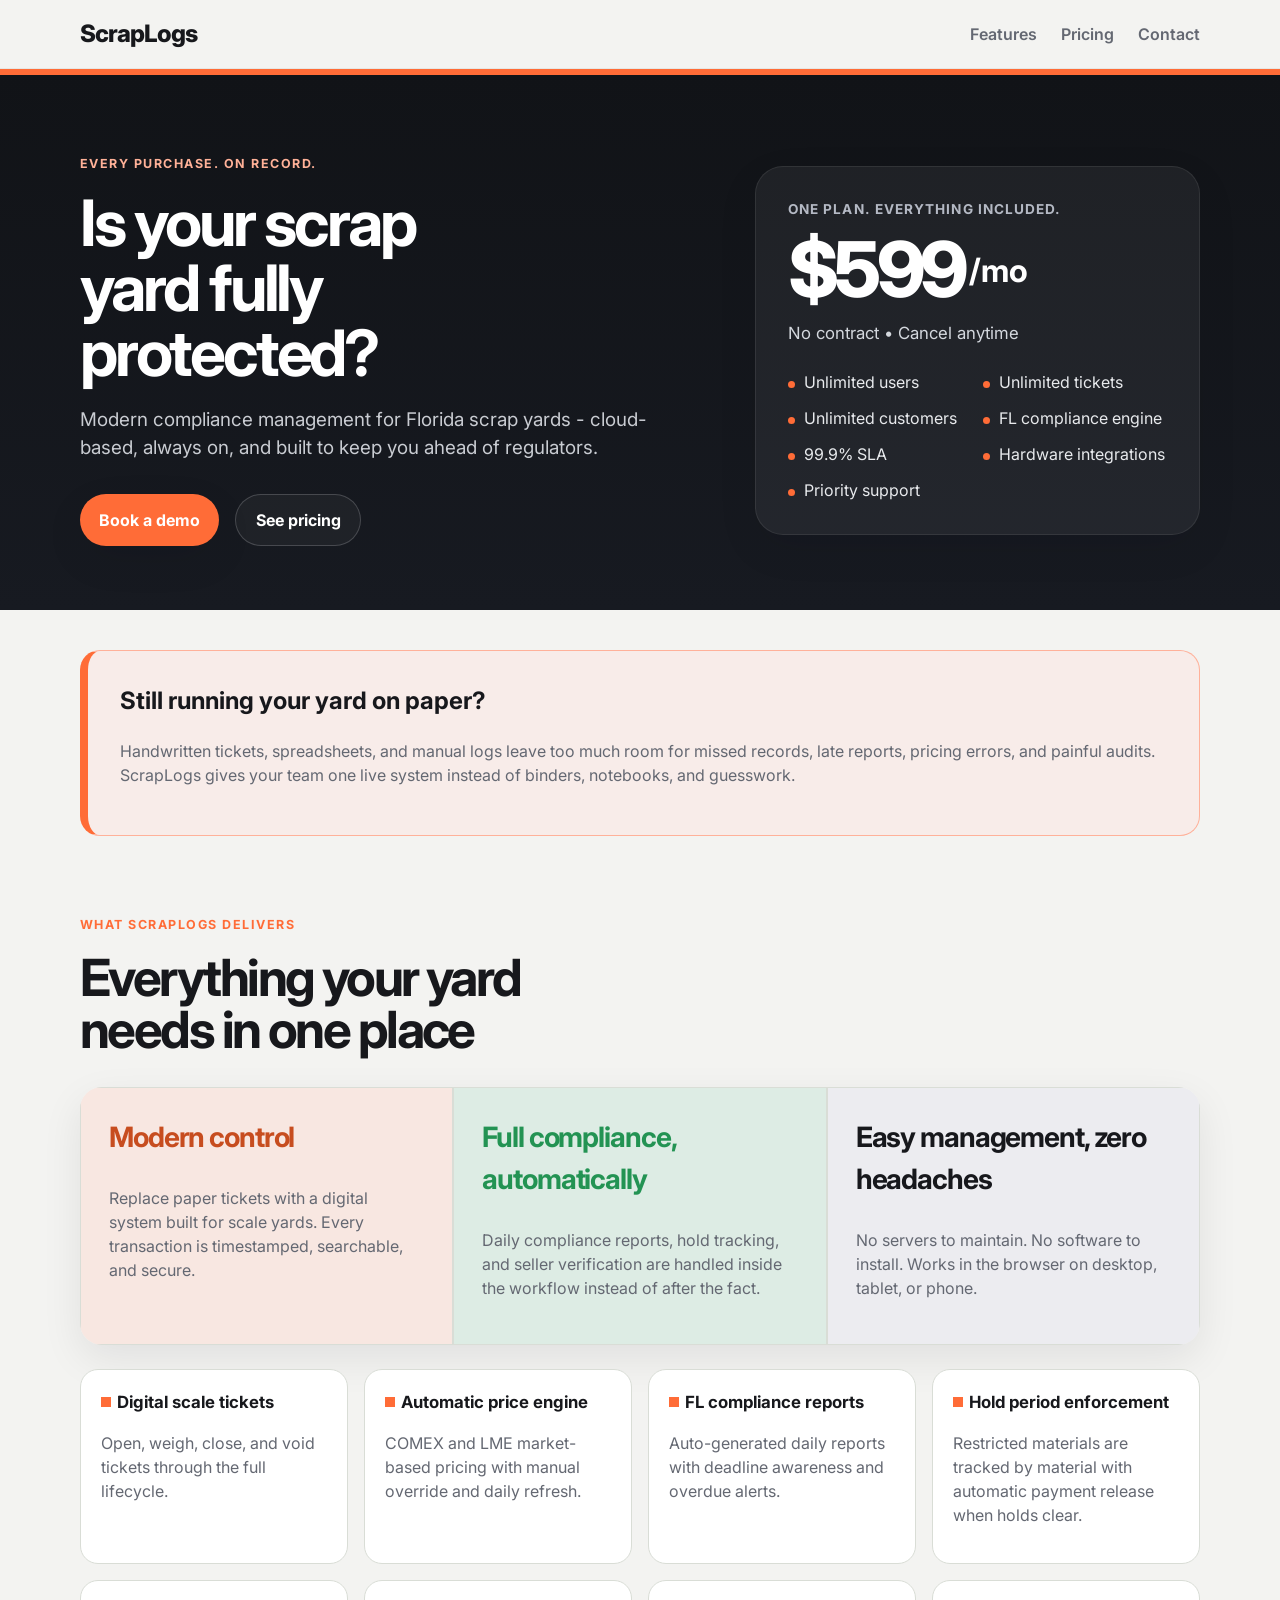
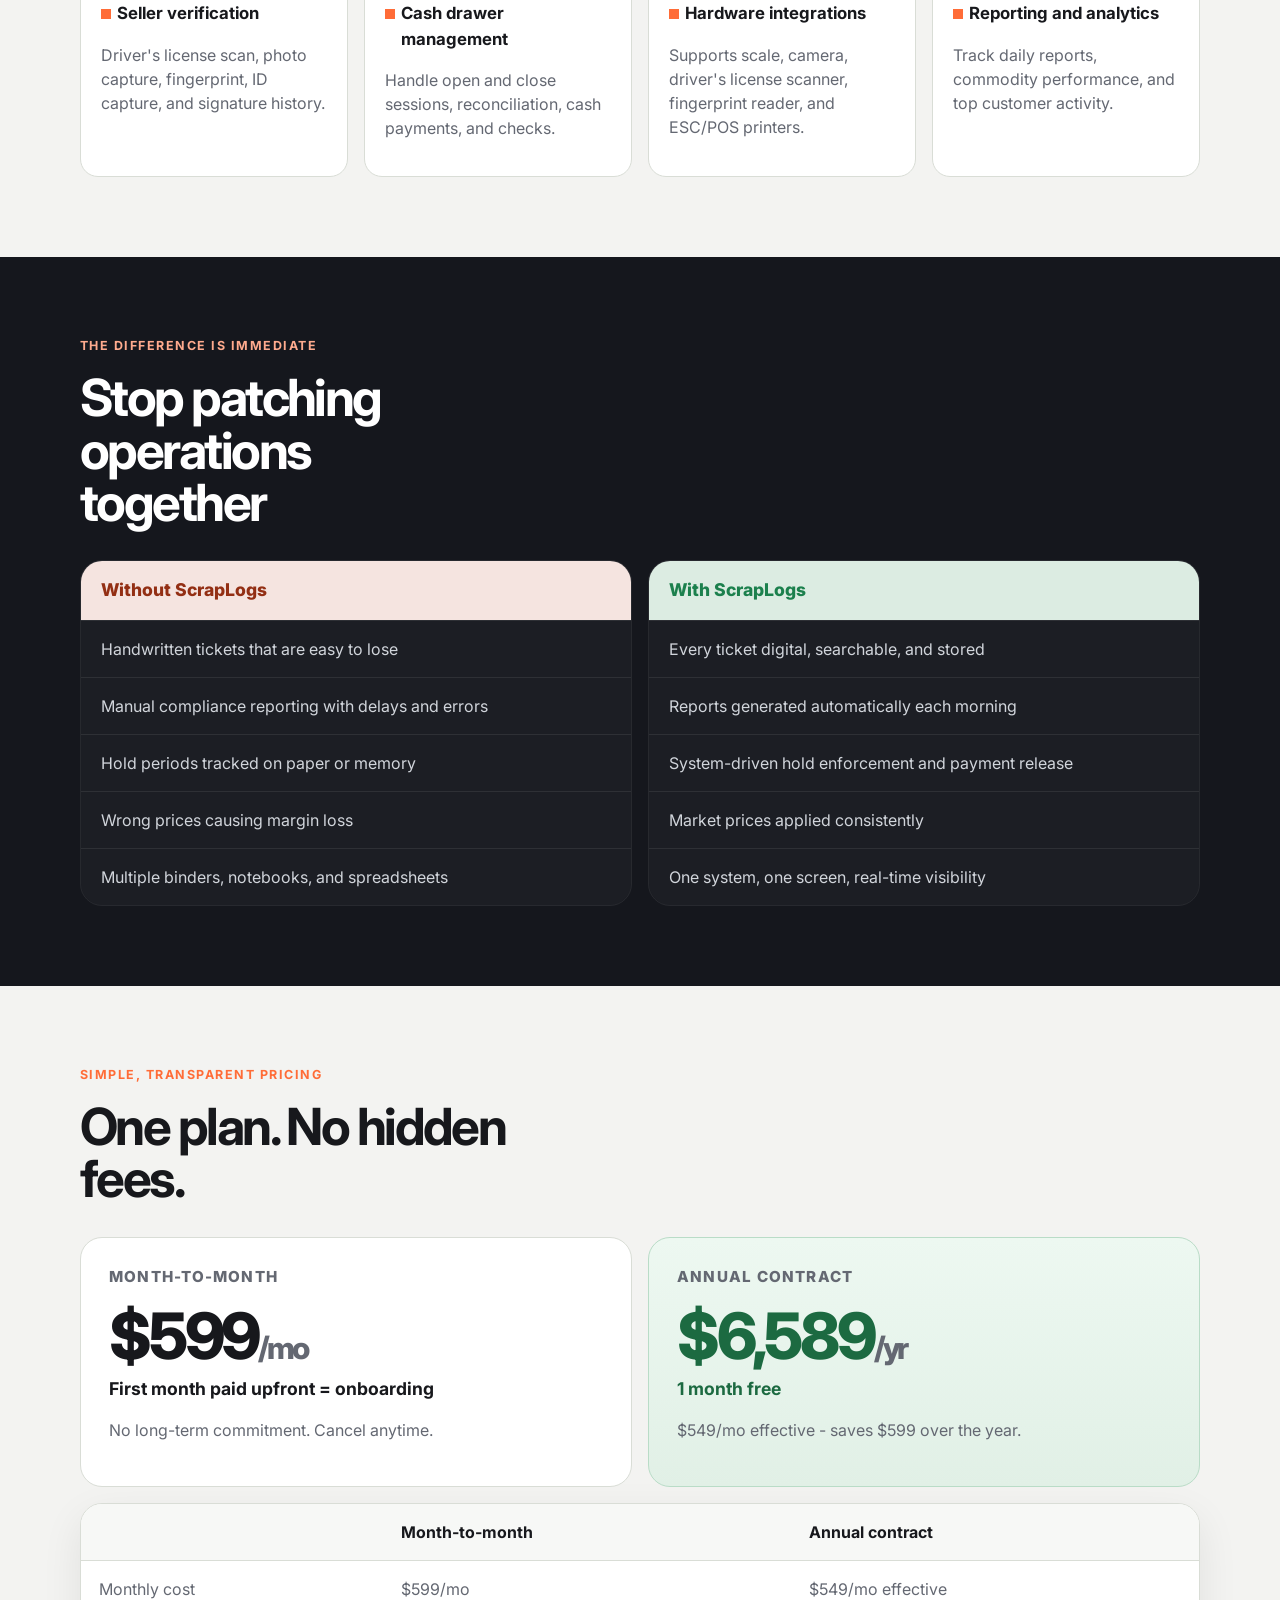
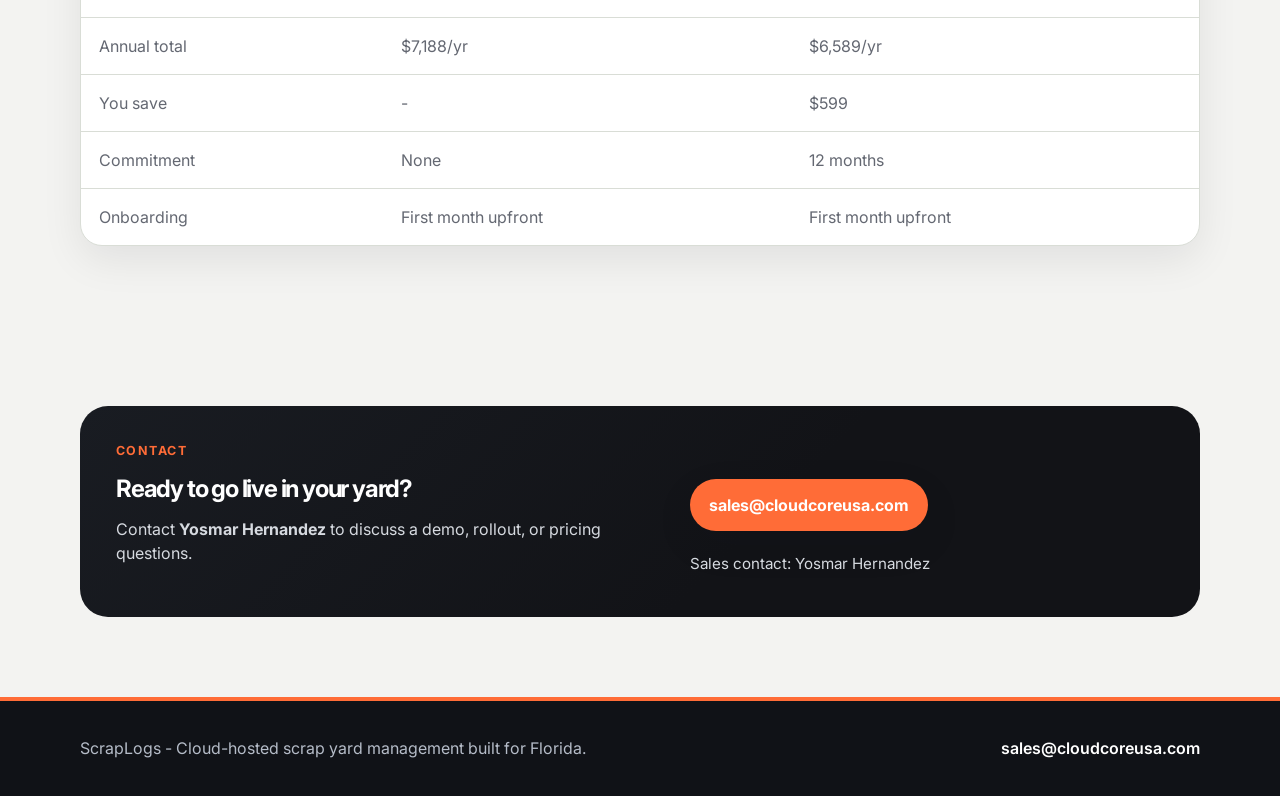
==== index.html @ e21ebc5f "Add initial HTML and CSS files for ScrapLogs website" ====
<!DOCTYPE html>
<html lang="en">
<head>
  <meta charset="UTF-8" />
  <meta name="viewport" content="width=device-width, initial-scale=1.0" />
  <title>ScrapLogs | Florida Scrap Yard Compliance</title>
  <meta name="description" content="Cloud-hosted scrap yard management for Florida yards. Digital scale tickets, automated compliance reports, seller verification, pricing engine, and hardware integrations." />
  <link rel="preconnect" href="https://fonts.googleapis.com">
  <link rel="preconnect" href="https://fonts.gstatic.com" crossorigin>
  <link href="https://fonts.googleapis.com/css2?family=Inter:wght@400;500;600;700;800&display=swap" rel="stylesheet">
  <link rel="stylesheet" href="style.css" />
</head>
<body>
  <header class="site-header">
    <div class="container nav-wrap">
      <div class="brand">ScrapLogs</div>
      <nav class="nav">
        <a href="#features">Features</a>
        <a href="#pricing">Pricing</a>
        <a href="#contact">Contact</a>
      </nav>
    </div>
  </header>

  <main>
    <section class="hero">
      <div class="container hero-grid">
        <div>
          <p class="eyebrow">Every purchase. On record.</p>
          <h1>Is your scrap yard fully protected?</h1>
          <p class="hero-copy">
            Modern compliance management for Florida scrap yards - cloud-based,
            always on, and built to keep you ahead of regulators.
          </p>
          <div class="hero-actions">
            <a class="btn btn-primary" href="#contact">Book a demo</a>
            <a class="btn btn-secondary" href="#pricing">See pricing</a>
          </div>
        </div>

        <div class="hero-card">
          <p class="card-kicker">One plan. Everything included.</p>
          <div class="price-line">
            <span class="price">$599</span>
            <span class="per">/mo</span>
          </div>
          <p class="subline">No contract • Cancel anytime</p>
          <ul class="hero-list">
            <li>Unlimited users</li>
            <li>Unlimited tickets</li>
            <li>Unlimited customers</li>
            <li>FL compliance engine</li>
            <li>99.9% SLA</li>
            <li>Hardware integrations</li>
            <li>Priority support</li>
          </ul>
        </div>
      </div>
    </section>

    <section class="warning-band">
      <div class="container">
        <div class="warning-box">
          <h2>Still running your yard on paper?</h2>
          <p>
            Handwritten tickets, spreadsheets, and manual logs leave too much room
            for missed records, late reports, pricing errors, and painful audits.
            ScrapLogs gives your team one live system instead of binders,
            notebooks, and guesswork.
          </p>
        </div>
      </div>
    </section>

    <section id="features" class="section">
      <div class="container">
        <div class="section-heading">
          <p class="eyebrow orange">What ScrapLogs delivers</p>
          <h2>Everything your yard needs in one place</h2>
        </div>

        <div class="feature-panels">
          <article class="panel panel-warm">
            <h3>Modern control</h3>
            <p>Replace paper tickets with a digital system built for scale yards. Every transaction is timestamped, searchable, and secure.</p>
          </article>
          <article class="panel panel-green">
            <h3>Full compliance, automatically</h3>
            <p>Daily compliance reports, hold tracking, and seller verification are handled inside the workflow instead of after the fact.</p>
          </article>
          <article class="panel panel-neutral">
            <h3>Easy management, zero headaches</h3>
            <p>No servers to maintain. No software to install. Works in the browser on desktop, tablet, or phone.</p>
          </article>
        </div>

        <div class="feature-grid">
          <article class="feature-item">
            <h3>Digital scale tickets</h3>
            <p>Open, weigh, close, and void tickets through the full lifecycle.</p>
          </article>
          <article class="feature-item">
            <h3>Automatic price engine</h3>
            <p>COMEX and LME market-based pricing with manual override and daily refresh.</p>
          </article>
          <article class="feature-item">
            <h3>FL compliance reports</h3>
            <p>Auto-generated daily reports with deadline awareness and overdue alerts.</p>
          </article>
          <article class="feature-item">
            <h3>Hold period enforcement</h3>
            <p>Restricted materials are tracked by material with automatic payment release when holds clear.</p>
          </article>
          <article class="feature-item">
            <h3>Seller verification</h3>
            <p>Driver's license scan, photo capture, fingerprint, ID capture, and signature history.</p>
          </article>
          <article class="feature-item">
            <h3>Cash drawer management</h3>
            <p>Handle open and close sessions, reconciliation, cash payments, and checks.</p>
          </article>
          <article class="feature-item">
            <h3>Hardware integrations</h3>
            <p>Supports scale, camera, driver's license scanner, fingerprint reader, and ESC/POS printers.</p>
          </article>
          <article class="feature-item">
            <h3>Reporting and analytics</h3>
            <p>Track daily reports, commodity performance, and top customer activity.</p>
          </article>
        </div>
      </div>
    </section>

    <section class="section contrast-section">
      <div class="container">
        <div class="section-heading">
          <p class="eyebrow">The difference is immediate</p>
          <h2>Stop patching operations together</h2>
        </div>

        <div class="comparison-grid">
          <div class="comparison-col bad">
            <div class="comparison-title">Without ScrapLogs</div>
            <ul>
              <li>Handwritten tickets that are easy to lose</li>
              <li>Manual compliance reporting with delays and errors</li>
              <li>Hold periods tracked on paper or memory</li>
              <li>Wrong prices causing margin loss</li>
              <li>Multiple binders, notebooks, and spreadsheets</li>
            </ul>
          </div>
          <div class="comparison-col good">
            <div class="comparison-title">With ScrapLogs</div>
            <ul>
              <li>Every ticket digital, searchable, and stored</li>
              <li>Reports generated automatically each morning</li>
              <li>System-driven hold enforcement and payment release</li>
              <li>Market prices applied consistently</li>
              <li>One system, one screen, real-time visibility</li>
            </ul>
          </div>
        </div>
      </div>
    </section>

    <section id="pricing" class="section pricing-section">
      <div class="container">
        <div class="section-heading">
          <p class="eyebrow orange">Simple, transparent pricing</p>
          <h2>One plan. No hidden fees.</h2>
        </div>

        <div class="pricing-grid">
          <article class="pricing-card">
            <p class="plan-name">Month-to-month</p>
            <p class="plan-price">$599<span>/mo</span></p>
            <p class="plan-note">First month paid upfront = onboarding</p>
            <p class="plan-meta">No long-term commitment. Cancel anytime.</p>
          </article>

          <article class="pricing-card featured">
            <p class="plan-name">Annual contract</p>
            <p class="plan-price">$6,589<span>/yr</span></p>
            <p class="plan-note">1 month free</p>
            <p class="plan-meta">$549/mo effective - saves $599 over the year.</p>
          </article>
        </div>

        <div class="pricing-table-wrap">
          <table class="pricing-table">
            <thead>
              <tr>
                <th></th>
                <th>Month-to-month</th>
                <th>Annual contract</th>
              </tr>
            </thead>
            <tbody>
              <tr>
                <td>Monthly cost</td>
                <td>$599/mo</td>
                <td>$549/mo effective</td>
              </tr>
              <tr>
                <td>Annual total</td>
                <td>$7,188/yr</td>
                <td>$6,589/yr</td>
              </tr>
              <tr>
                <td>You save</td>
                <td>-</td>
                <td>$599</td>
              </tr>
              <tr>
                <td>Commitment</td>
                <td>None</td>
                <td>12 months</td>
              </tr>
              <tr>
                <td>Onboarding</td>
                <td>First month upfront</td>
                <td>First month upfront</td>
              </tr>
            </tbody>
          </table>
        </div>
      </div>
    </section>

    <section id="contact" class="section contact-section">
      <div class="container contact-card">
        <div>
          <p class="eyebrow orange">Contact</p>
          <h2>Ready to go live in your yard?</h2>
          <p>
            Contact <strong>Yosmar Hernandez</strong> to discuss a demo, rollout,
            or pricing questions.
          </p>
        </div>
        <div class="contact-actions">
          <a class="btn btn-primary" href="mailto:sales@cloudcoreusa.com">sales@cloudcoreusa.com</a>
          <p class="contact-caption">Sales contact: Yosmar Hernandez</p>
        </div>
      </div>
    </section>
  </main>

  <footer class="site-footer">
    <div class="container footer-wrap">
      <p>ScrapLogs - Cloud-hosted scrap yard management built for Florida.</p>
      <a href="mailto:sales@cloudcoreusa.com">sales@cloudcoreusa.com</a>
    </div>
  </footer>
</body>
</html>
---- style.css ----
:root {
  --bg: #f3f3f1;
  --surface: #ffffff;
  --ink: #17181c;
  --muted: #646872;
  --line: #d9ddd6;
  --orange: #ff6c37;
  --orange-soft: #f8e7e1;
  --green: #1f8b53;
  --green-soft: #ddece4;
  --neutral-soft: #ececf0;
  --dark: #111317;
  --shadow: 0 14px 40px rgba(17, 19, 23, 0.08);
  --radius: 20px;
}

* { box-sizing: border-box; }
html { scroll-behavior: smooth; }
body {
  margin: 0;
  font-family: 'Inter', system-ui, -apple-system, BlinkMacSystemFont, 'Segoe UI', sans-serif;
  background: var(--bg);
  color: var(--ink);
  line-height: 1.5;
}

a { color: inherit; text-decoration: none; }
.container {
  width: min(1120px, calc(100% - 2rem));
  margin: 0 auto;
}
.site-header {
  position: sticky;
  top: 0;
  z-index: 20;
  backdrop-filter: blur(10px);
  background: rgba(243, 243, 241, 0.88);
  border-bottom: 1px solid rgba(0,0,0,0.05);
}
.nav-wrap {
  display: flex;
  justify-content: space-between;
  align-items: center;
  padding: 1rem 0;
}
.brand {
  font-size: 1.5rem;
  font-weight: 800;
  letter-spacing: -0.04em;
}
.nav {
  display: flex;
  gap: 1.5rem;
}
.nav a {
  color: var(--muted);
  font-weight: 600;
}
.nav a:hover { color: var(--ink); }
.hero {
  background: linear-gradient(180deg, var(--dark) 0%, #171a21 100%);
  color: #fff;
  padding: 5rem 0 4rem;
  border-top: 6px solid var(--orange);
}
.hero-grid {
  display: grid;
  grid-template-columns: 1.3fr .9fr;
  gap: 2rem;
  align-items: center;
}
.eyebrow {
  text-transform: uppercase;
  letter-spacing: 0.12em;
  font-size: 0.78rem;
  font-weight: 700;
  color: #ffb198;
  margin: 0 0 1rem;
}
.eyebrow.orange { color: var(--orange); }
.hero h1,
.section-heading h2,
.contact-card h2 {
  margin: 0;
  line-height: 1.02;
  letter-spacing: -0.05em;
}
.hero h1 {
  font-size: clamp(2.7rem, 5vw, 5rem);
  max-width: 11ch;
}
.hero-copy {
  margin: 1.25rem 0 0;
  max-width: 38rem;
  font-size: 1.18rem;
  color: #c9ccd2;
}
.hero-actions,
.contact-actions {
  display: flex;
  gap: 1rem;
  align-items: center;
  flex-wrap: wrap;
  margin-top: 2rem;
}
.btn {
  display: inline-flex;
  align-items: center;
  justify-content: center;
  min-height: 52px;
  padding: 0 1.2rem;
  border-radius: 999px;
  font-weight: 700;
  transition: 180ms ease;
}
.btn-primary {
  background: var(--orange);
  color: #fff;
  box-shadow: var(--shadow);
}
.btn-primary:hover { transform: translateY(-1px); }
.btn-secondary {
  border: 1px solid rgba(255,255,255,0.18);
  color: #fff;
  background: rgba(255,255,255,0.04);
}
.hero-card {
  background: rgba(255,255,255,0.06);
  border: 1px solid rgba(255,255,255,0.08);
  border-radius: 28px;
  padding: 2rem;
  box-shadow: var(--shadow);
}
.card-kicker {
  margin: 0 0 1rem;
  text-transform: uppercase;
  letter-spacing: 0.08em;
  color: #b4b9c4;
  font-weight: 700;
  font-size: 0.85rem;
}
.price-line { display: flex; align-items: flex-end; gap: .35rem; }
.price {
  font-size: clamp(4rem, 6vw, 5.4rem);
  line-height: .9;
  font-weight: 800;
  letter-spacing: -0.06em;
}
.per {
  font-size: 2rem;
  font-weight: 700;
  margin-bottom: .6rem;
}
.subline {
  font-size: 1.05rem;
  color: #d4d8de;
}
.hero-list {
  list-style: none;
  padding: 0;
  margin: 1.5rem 0 0;
  display: grid;
  grid-template-columns: 1fr 1fr;
  gap: .75rem;
}
.hero-list li {
  padding-left: 1rem;
  position: relative;
  color: #e8eaed;
}
.hero-list li::before {
  content: '';
  width: 7px;
  height: 7px;
  border-radius: 50%;
  background: var(--orange);
  position: absolute;
  left: 0;
  top: .65rem;
}
.section { padding: 5rem 0; }
.warning-band { padding: 2.5rem 0 0; }
.warning-box {
  background: #f8ece9;
  border: 1px solid #ffb19a;
  border-left: 8px solid var(--orange);
  border-radius: var(--radius);
  padding: 2rem;
}
.warning-box h2,
.feature-item h3,
.panel h3,
.plan-name,
.comparison-title { margin-top: 0; }
.warning-box p,
.feature-item p,
.panel p,
.plan-note,
.plan-meta,
.contact-card p,
.comparison-col li,
.pricing-table td,
.pricing-table th { color: var(--muted); }
.section-heading {
  margin-bottom: 2rem;
}
.section-heading h2 {
  font-size: clamp(2rem, 4vw, 3.2rem);
  max-width: 14ch;
}
.feature-panels {
  display: grid;
  grid-template-columns: repeat(3, 1fr);
  gap: 0;
  overflow: hidden;
  border-radius: 22px;
  box-shadow: var(--shadow);
  margin-bottom: 1.5rem;
}
.panel {
  padding: 1.75rem;
  min-height: 245px;
  border: 1px solid var(--line);
}
.panel-warm { background: var(--orange-soft); }
.panel-green { background: var(--green-soft); }
.panel-neutral { background: var(--neutral-soft); }
.panel h3 { font-size: 1.75rem; letter-spacing: -0.04em; }
.panel-warm h3 { color: #c74d1f; }
.panel-green h3 { color: #239353; }
.feature-grid {
  display: grid;
  grid-template-columns: repeat(4, 1fr);
  gap: 1rem;
  margin-top: 1.5rem;
}
.feature-item {
  background: var(--surface);
  border: 1px solid var(--line);
  border-radius: 18px;
  padding: 1.25rem;
}
.feature-item h3 {
  font-size: 1.05rem;
  margin-bottom: .45rem;
  position: relative;
  padding-left: 1rem;
}
.feature-item h3::before {
  content: '';
  width: 10px;
  height: 10px;
  background: var(--orange);
  position: absolute;
  left: 0;
  top: .45rem;
}
.contrast-section {
  background: #15171d;
  color: #fff;
}
.contrast-section .eyebrow { color: #ffab8e; }
.contrast-section .section-heading h2 { max-width: 12ch; }
.comparison-grid {
  display: grid;
  grid-template-columns: repeat(2, 1fr);
  gap: 1rem;
}
.comparison-col {
  border-radius: 22px;
  overflow: hidden;
  border: 1px solid rgba(255,255,255,0.08);
}
.comparison-title {
  padding: 1rem 1.25rem;
  font-size: 1.1rem;
  font-weight: 800;
}
.comparison-col ul {
  margin: 0;
  padding: 0;
  list-style: none;
  background: rgba(255,255,255,0.03);
}
.comparison-col li {
  padding: 1rem 1.25rem;
  color: #d1d5db;
  border-top: 1px solid rgba(255,255,255,0.08);
}
.bad .comparison-title { background: #f5e4e0; color: #932f14; }
.good .comparison-title { background: #dcece2; color: #1c804d; }
.pricing-grid {
  display: grid;
  grid-template-columns: 1fr 1fr;
  gap: 1rem;
  margin-bottom: 1rem;
}
.pricing-card {
  background: var(--surface);
  border: 1px solid var(--line);
  border-radius: 22px;
  padding: 1.75rem;
}
.pricing-card.featured {
  background: linear-gradient(180deg, #edf8f1 0%, #e1f0e6 100%);
  border-color: #b9dcc7;
}
.plan-name {
  font-size: .95rem;
  font-weight: 800;
  text-transform: uppercase;
  letter-spacing: .08em;
  color: var(--muted);
}
.plan-price {
  font-size: clamp(2.4rem, 5vw, 4rem);
  line-height: 1;
  margin: .5rem 0;
  font-weight: 800;
  letter-spacing: -0.05em;
}
.plan-price span { font-size: .48em; color: var(--muted); }
.plan-note {
  margin: 0;
  font-size: 1.1rem;
  font-weight: 700;
  color: var(--ink);
}
.pricing-card.featured .plan-note,
.pricing-card.featured .plan-price { color: #1c6a41; }
.pricing-table-wrap {
  overflow-x: auto;
  background: var(--surface);
  border: 1px solid var(--line);
  border-radius: 22px;
  box-shadow: var(--shadow);
}
.pricing-table {
  width: 100%;
  border-collapse: collapse;
  min-width: 680px;
}
.pricing-table th,
.pricing-table td {
  padding: 1rem 1.1rem;
  border-bottom: 1px solid var(--line);
  text-align: left;
}
.pricing-table th {
  color: var(--ink);
  font-size: 1rem;
  background: #f7f8f6;
}
.pricing-table tbody tr:last-child td { border-bottom: none; }
.contact-card {
  background: linear-gradient(135deg, #191c22 0%, #121317 60%);
  color: #fff;
  border-radius: 28px;
  padding: 2.25rem;
  display: flex;
  justify-content: space-between;
  gap: 2rem;
  align-items: center;
}
.contact-card p { color: #d6dae0; }
.contact-caption {
  margin: .35rem 0 0;
  font-size: .95rem;
  color: #aeb5bf;
}
.site-footer {
  background: #101217;
  color: #b5bcc8;
  padding: 1.2rem 0;
  border-top: 4px solid var(--orange);
}
.footer-wrap {
  display: flex;
  justify-content: space-between;
  align-items: center;
  gap: 1rem;
}
.site-footer a { color: #fff; font-weight: 600; }

@media (max-width: 980px) {
  .hero-grid,
  .feature-panels,
  .feature-grid,
  .comparison-grid,
  .pricing-grid,
  .contact-card {
    grid-template-columns: 1fr;
    display: grid;
  }
  .contact-card { align-items: start; }
}

@media (max-width: 720px) {
  .nav { display: none; }
  .hero { padding-top: 4rem; }
  .hero-list { grid-template-columns: 1fr; }
  .price { font-size: 3.6rem; }
  .warning-box,
  .hero-card,
  .pricing-card,
  .contact-card { padding: 1.4rem; }
  .footer-wrap { flex-direction: column; align-items: flex-start; }
}
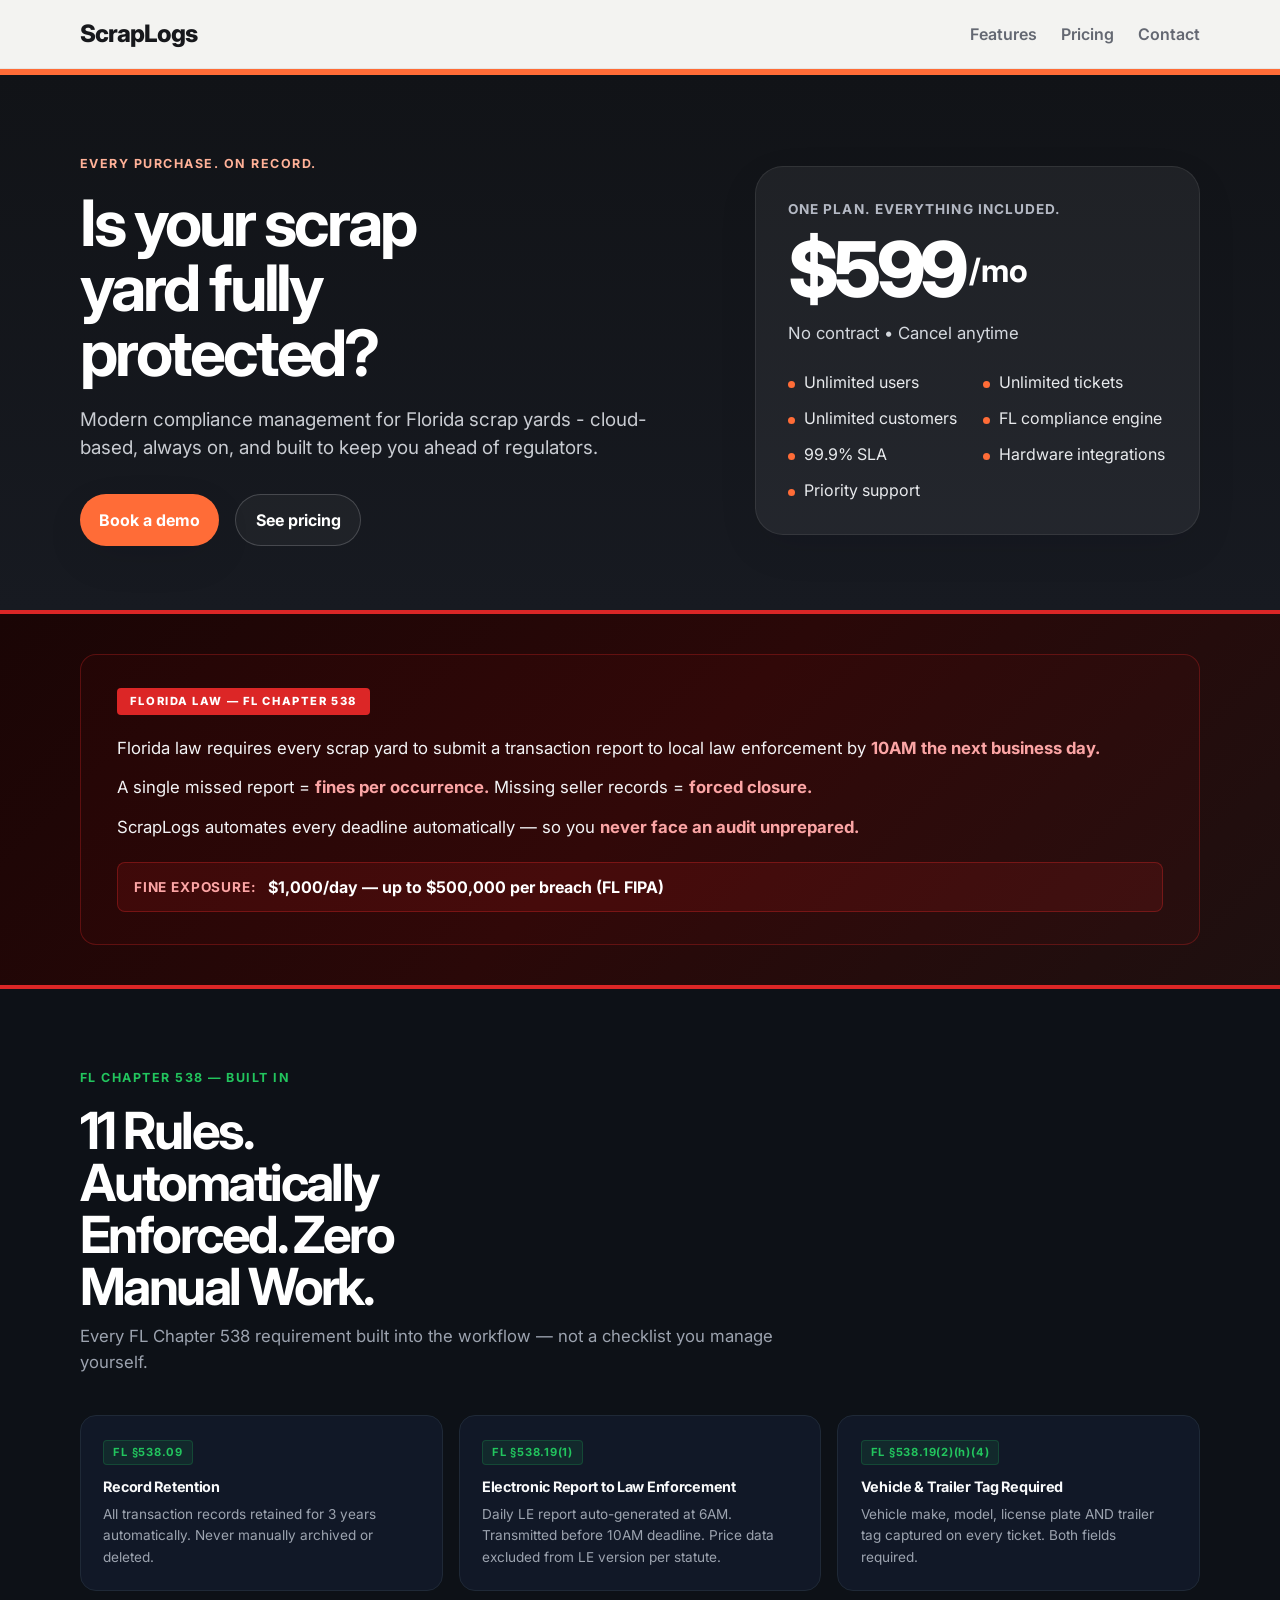
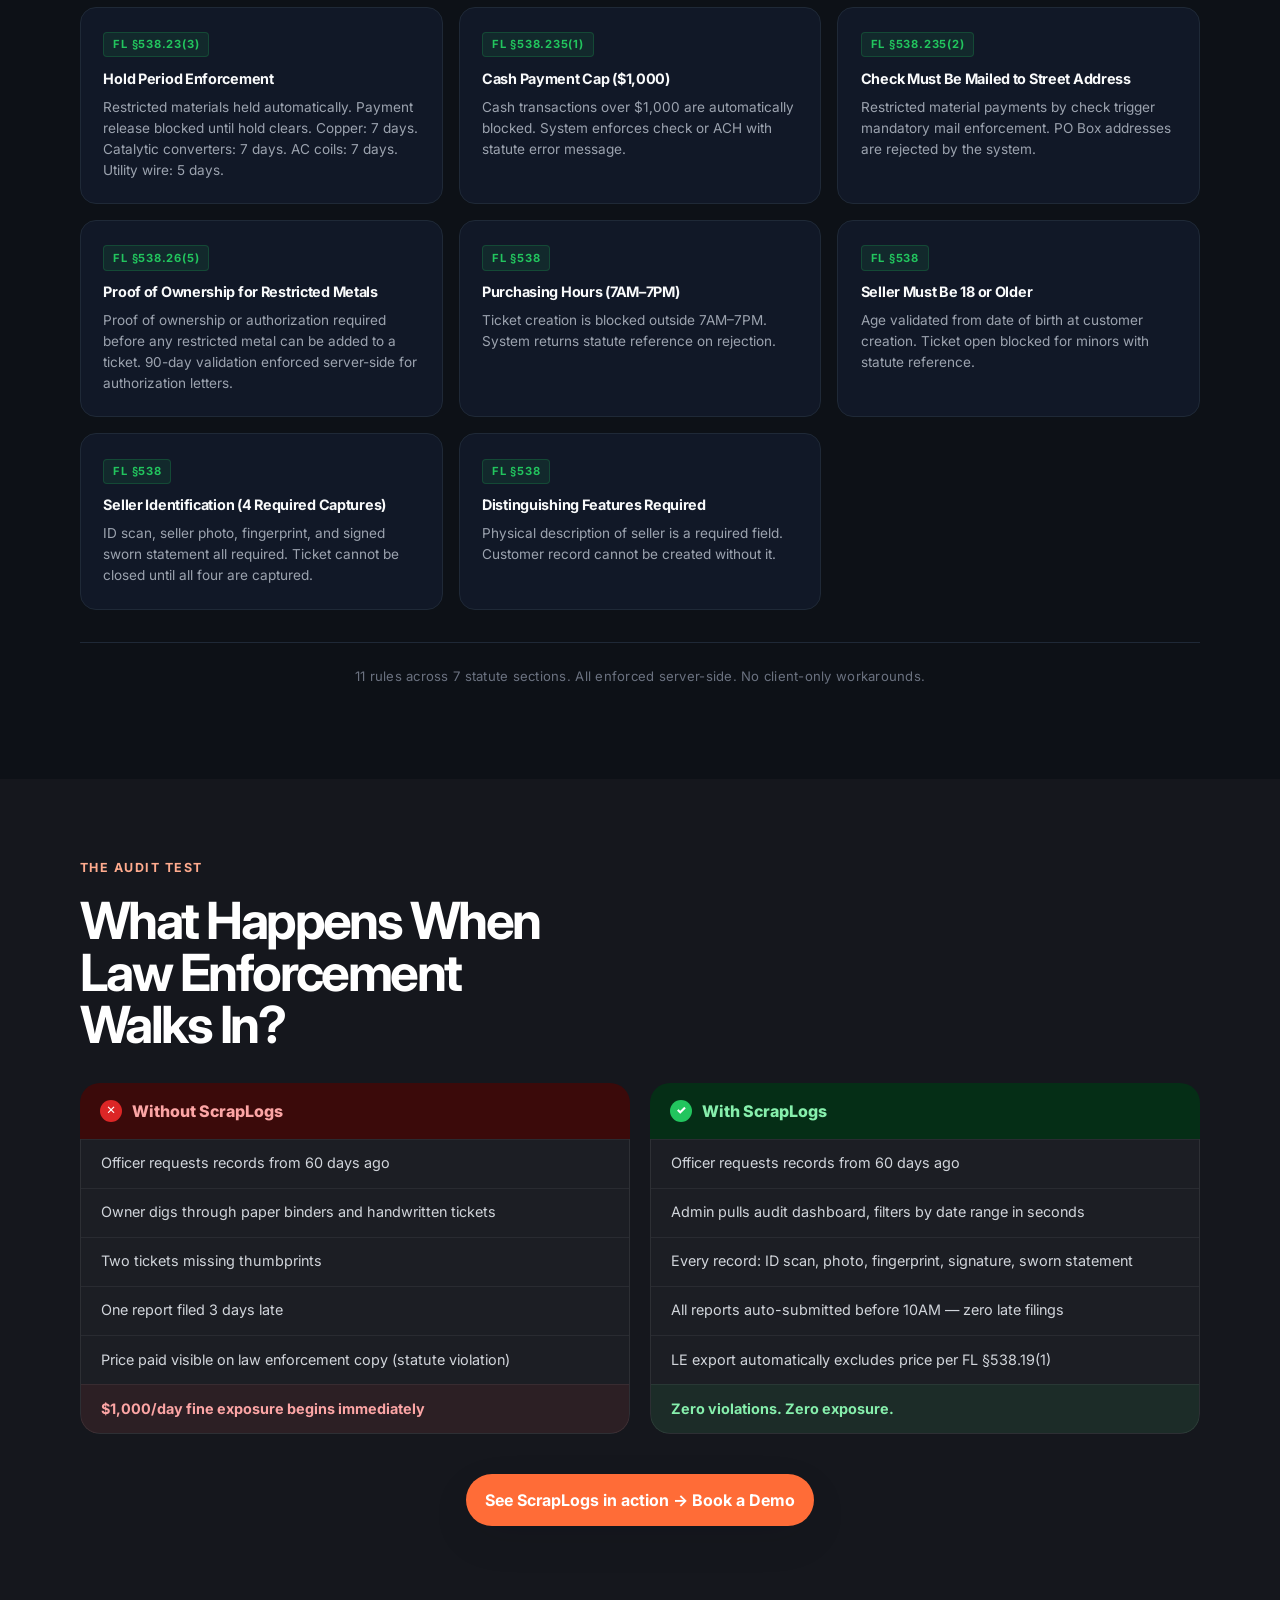
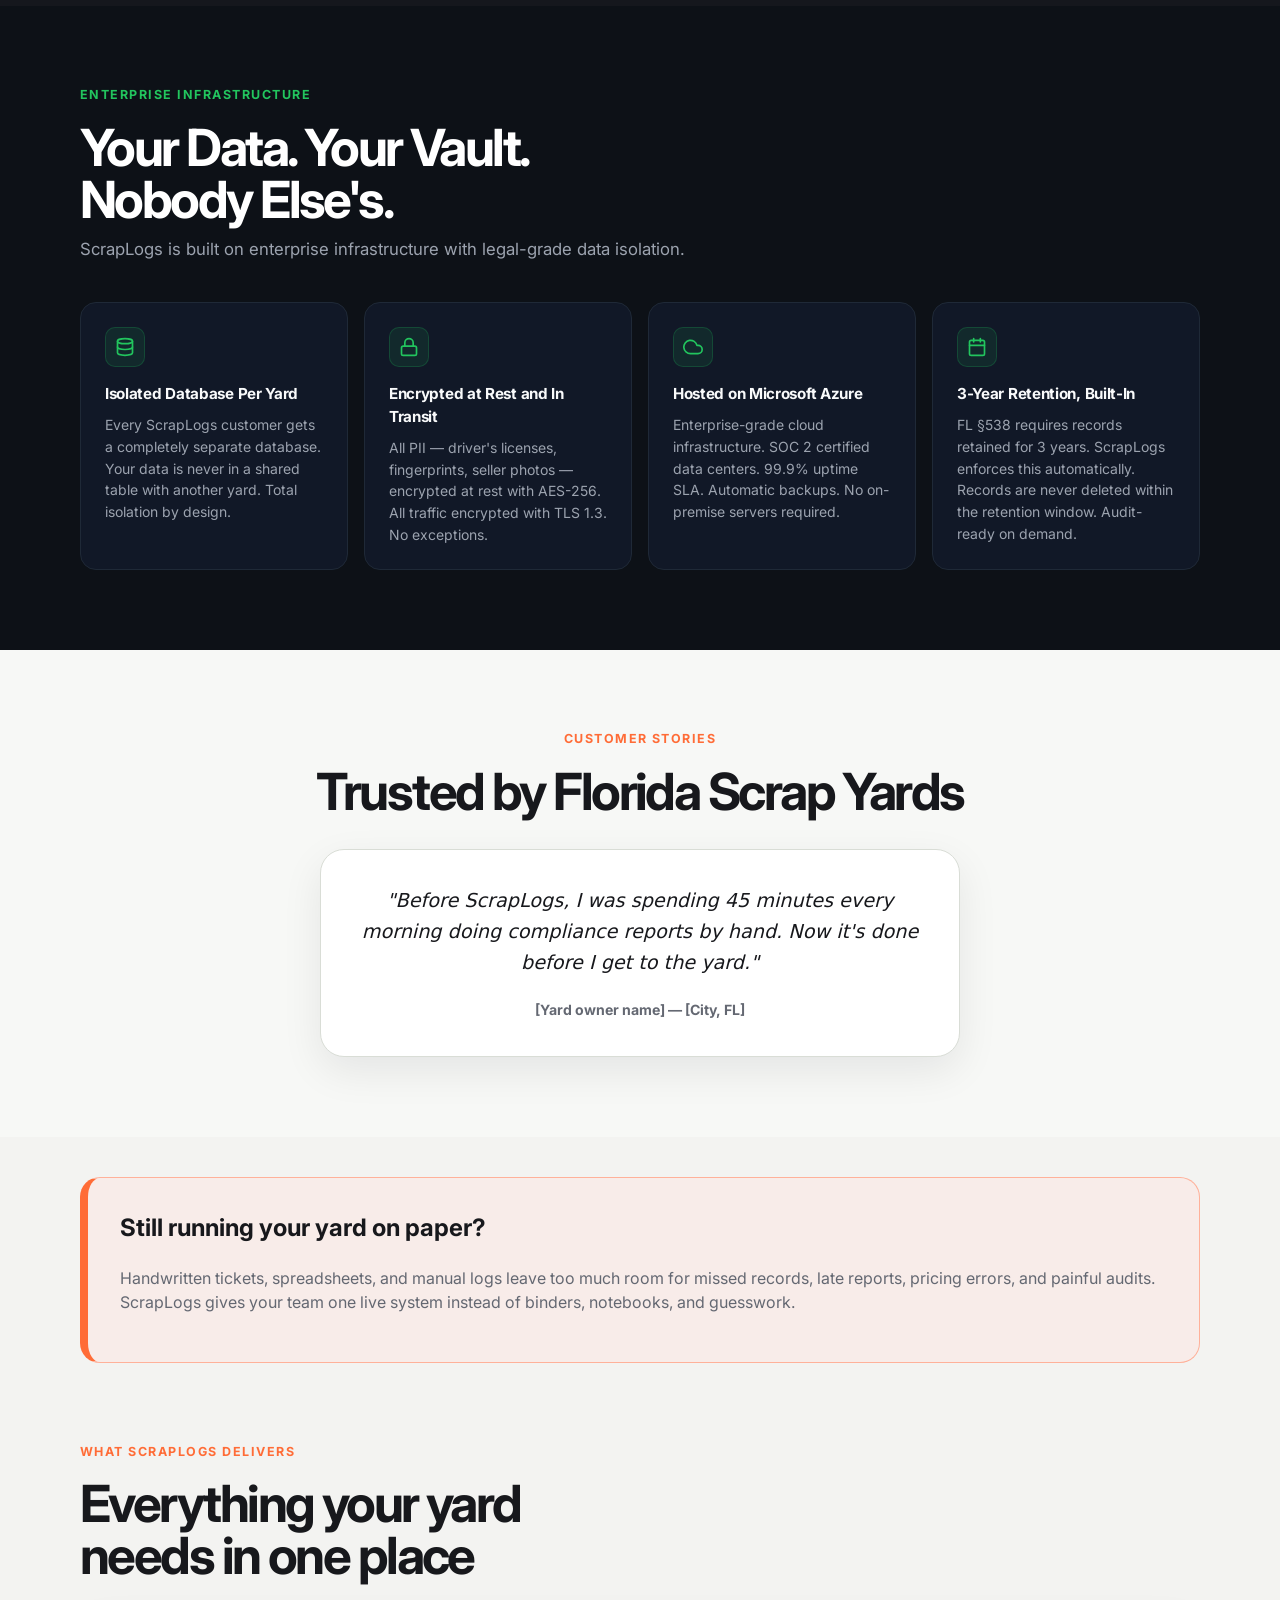
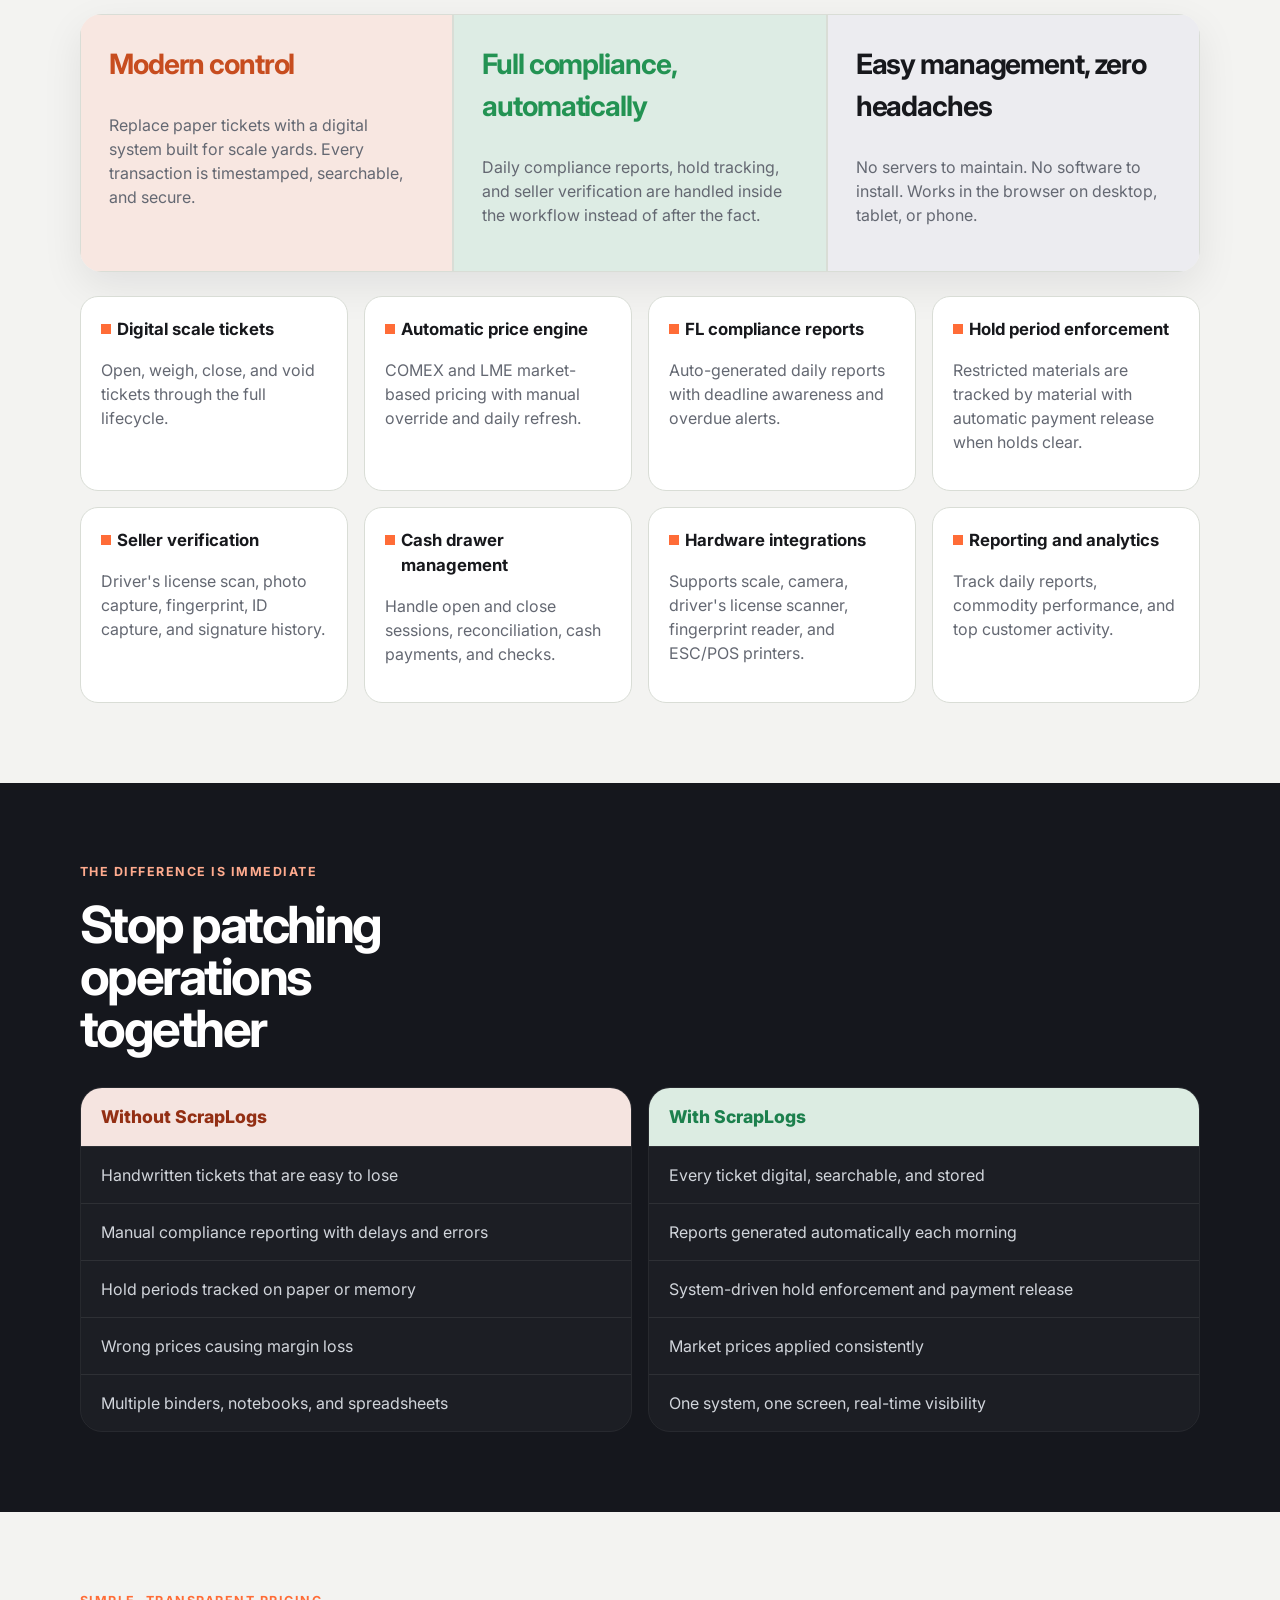
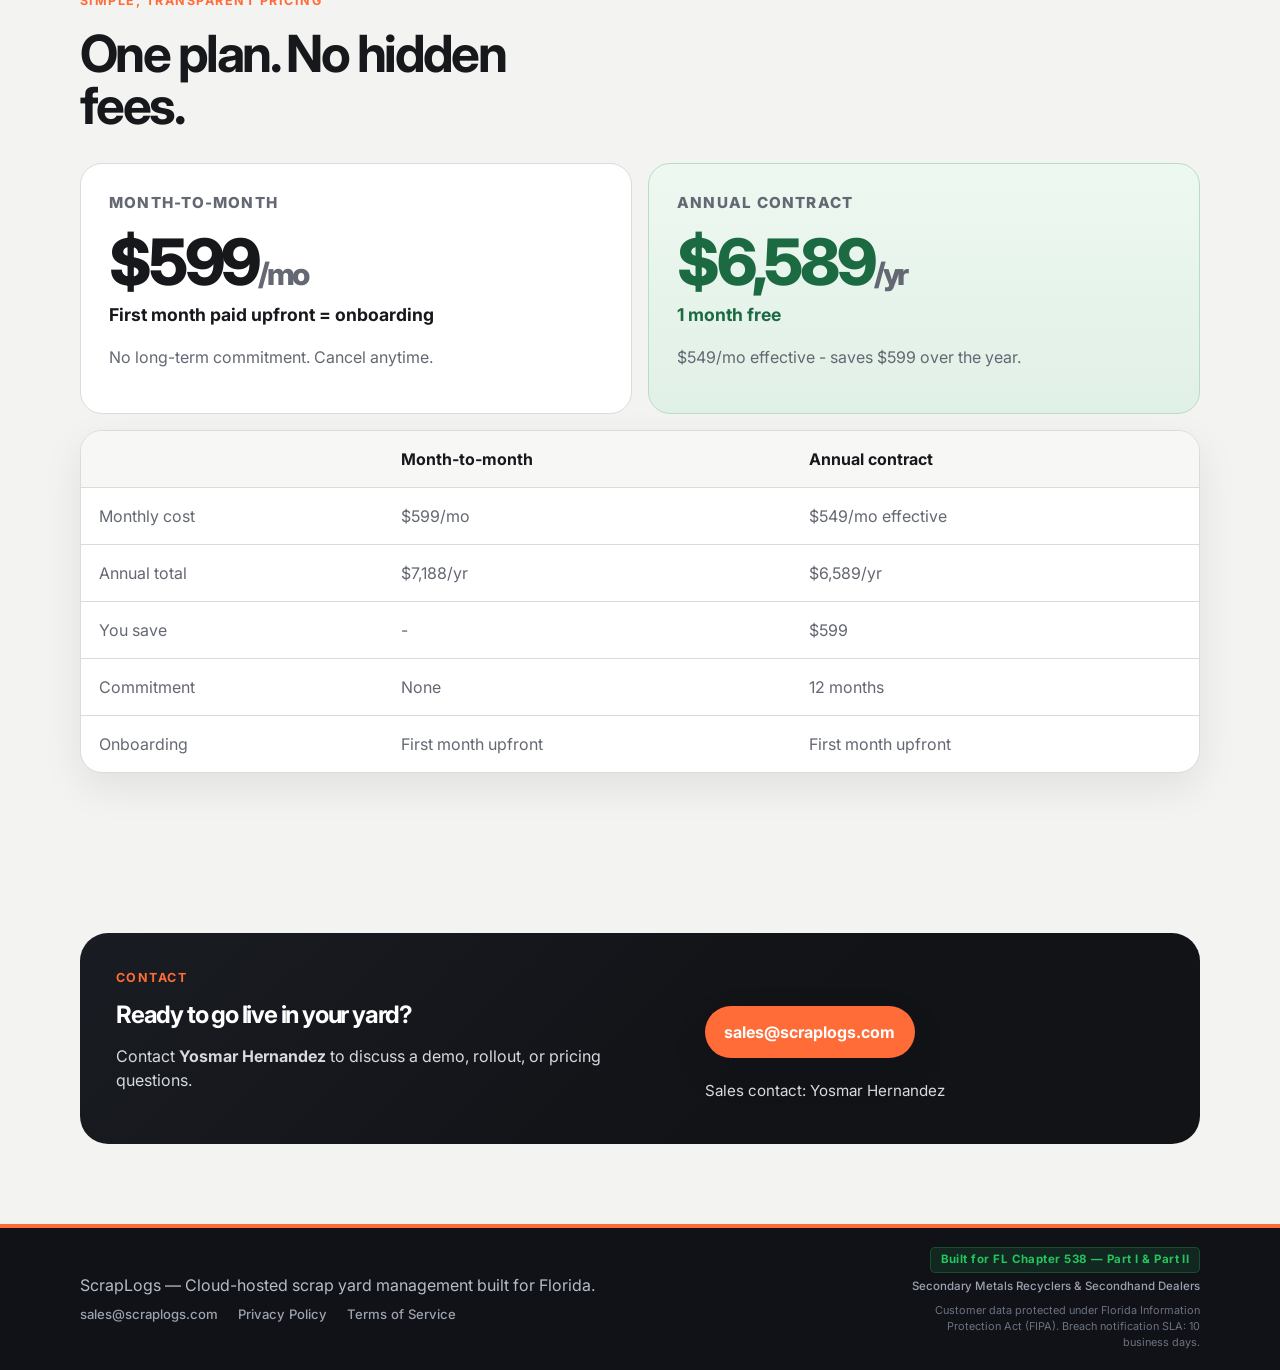
==== commit 472f0e47: "Update index.html, style.css, privacy.html, and terms.html with new content and styling - Revised me" ====
--- a/index.html
+++ b/index.html
@@ -4,7 +4,10 @@
   <meta charset="UTF-8" />
   <meta name="viewport" content="width=device-width, initial-scale=1.0" />
   <title>ScrapLogs | Florida Scrap Yard Compliance</title>
-  <meta name="description" content="Cloud-hosted scrap yard management for Florida yards. Digital scale tickets, automated compliance reports, seller verification, pricing engine, and hardware integrations." />
+  <meta name="description" content="ScrapLogs — FL Chapter 538 compliance software for Florida scrap yards. Automated daily reports, hold period enforcement, seller verification, and cash payment controls. $599/mo.">
+  <meta property="og:title" content="ScrapLogs | Florida Scrap Yard Compliance">
+  <meta property="og:description" content="Every FL §538 rule enforced automatically. Built for secondary metals recyclers and secondhand dealers.">
+  <meta property="og:url" content="https://scraplogs.com">
   <link rel="preconnect" href="https://fonts.googleapis.com">
   <link rel="preconnect" href="https://fonts.gstatic.com" crossorigin>
   <link href="https://fonts.googleapis.com/css2?family=Inter:wght@400;500;600;700;800&display=swap" rel="stylesheet">
@@ -23,6 +26,7 @@
   </header>
 
   <main>
+    <!-- HERO -->
     <section class="hero">
       <div class="container hero-grid">
         <div>
@@ -58,6 +62,212 @@
       </div>
     </section>
 
+    <!-- SECTION 1: RISK BANNER -->
+    <section class="risk-banner">
+      <div class="container">
+        <div class="risk-banner-inner">
+          <span class="risk-label">Florida Law — FL Chapter 538</span>
+          <p class="risk-stat">Florida law requires every scrap yard to submit a transaction report to local law enforcement by <strong>10AM the next business day.</strong></p>
+          <p class="risk-stat">A single missed report = <strong>fines per occurrence.</strong> Missing seller records = <strong>forced closure.</strong></p>
+          <p class="risk-stat">ScrapLogs automates every deadline automatically — so you <strong>never face an audit unprepared.</strong></p>
+          <div class="risk-fine">
+            <span class="risk-fine-label">Fine exposure:</span>
+            <span class="risk-fine-amount">$1,000/day — up to $500,000 per breach (FL FIPA)</span>
+          </div>
+        </div>
+      </div>
+    </section>
+
+    <!-- SECTION 2: COMPLIANCE SHIELD -->
+    <section class="compliance-shield">
+      <div class="container">
+        <div class="section-heading">
+          <p class="eyebrow green-eyebrow">FL Chapter 538 — Built In</p>
+          <h2 class="light-heading">11 Rules. Automatically Enforced. Zero Manual Work.</h2>
+          <p class="shield-subtitle">Every FL Chapter 538 requirement built into the workflow — not a checklist you manage yourself.</p>
+        </div>
+
+        <div class="compliance-grid">
+          <div class="compliance-card">
+            <span class="statute-badge">FL §538.09</span>
+            <h3>Record Retention</h3>
+            <p>All transaction records retained for 3 years automatically. Never manually archived or deleted.</p>
+          </div>
+          <div class="compliance-card">
+            <span class="statute-badge">FL §538.19(1)</span>
+            <h3>Electronic Report to Law Enforcement</h3>
+            <p>Daily LE report auto-generated at 6AM. Transmitted before 10AM deadline. Price data excluded from LE version per statute.</p>
+          </div>
+          <div class="compliance-card">
+            <span class="statute-badge">FL §538.19(2)(h)(4)</span>
+            <h3>Vehicle &amp; Trailer Tag Required</h3>
+            <p>Vehicle make, model, license plate AND trailer tag captured on every ticket. Both fields required.</p>
+          </div>
+          <div class="compliance-card">
+            <span class="statute-badge">FL §538.23(3)</span>
+            <h3>Hold Period Enforcement</h3>
+            <p>Restricted materials held automatically. Payment release blocked until hold clears. Copper: 7 days. Catalytic converters: 7 days. AC coils: 7 days. Utility wire: 5 days.</p>
+          </div>
+          <div class="compliance-card">
+            <span class="statute-badge">FL §538.235(1)</span>
+            <h3>Cash Payment Cap ($1,000)</h3>
+            <p>Cash transactions over $1,000 are automatically blocked. System enforces check or ACH with statute error message.</p>
+          </div>
+          <div class="compliance-card">
+            <span class="statute-badge">FL §538.235(2)</span>
+            <h3>Check Must Be Mailed to Street Address</h3>
+            <p>Restricted material payments by check trigger mandatory mail enforcement. PO Box addresses are rejected by the system.</p>
+          </div>
+          <div class="compliance-card">
+            <span class="statute-badge">FL §538.26(5)</span>
+            <h3>Proof of Ownership for Restricted Metals</h3>
+            <p>Proof of ownership or authorization required before any restricted metal can be added to a ticket. 90-day validation enforced server-side for authorization letters.</p>
+          </div>
+          <div class="compliance-card">
+            <span class="statute-badge">FL §538</span>
+            <h3>Purchasing Hours (7AM–7PM)</h3>
+            <p>Ticket creation is blocked outside 7AM–7PM. System returns statute reference on rejection.</p>
+          </div>
+          <div class="compliance-card">
+            <span class="statute-badge">FL §538</span>
+            <h3>Seller Must Be 18 or Older</h3>
+            <p>Age validated from date of birth at customer creation. Ticket open blocked for minors with statute reference.</p>
+          </div>
+          <div class="compliance-card">
+            <span class="statute-badge">FL §538</span>
+            <h3>Seller Identification (4 Required Captures)</h3>
+            <p>ID scan, seller photo, fingerprint, and signed sworn statement all required. Ticket cannot be closed until all four are captured.</p>
+          </div>
+          <div class="compliance-card">
+            <span class="statute-badge">FL §538</span>
+            <h3>Distinguishing Features Required</h3>
+            <p>Physical description of seller is a required field. Customer record cannot be created without it.</p>
+          </div>
+        </div>
+
+        <p class="shield-footer-note">11 rules across 7 statute sections. All enforced server-side. No client-only workarounds.</p>
+      </div>
+    </section>
+
+    <!-- SECTION 3: AUDIT SCENARIO -->
+    <section class="audit-scenario">
+      <div class="container">
+        <div class="section-heading">
+          <p class="eyebrow">The Audit Test</p>
+          <h2 class="light-heading">What Happens When Law Enforcement Walks In?</h2>
+        </div>
+
+        <div class="audit-grid">
+          <div class="audit-col audit-bad">
+            <div class="audit-col-header">
+              <span class="audit-indicator audit-indicator-bad">✕</span>
+              Without ScrapLogs
+            </div>
+            <ul class="audit-list">
+              <li>Officer requests records from 60 days ago</li>
+              <li>Owner digs through paper binders and handwritten tickets</li>
+              <li>Two tickets missing thumbprints</li>
+              <li>One report filed 3 days late</li>
+              <li>Price paid visible on law enforcement copy (statute violation)</li>
+              <li class="audit-bad-final">$1,000/day fine exposure begins immediately</li>
+            </ul>
+          </div>
+          <div class="audit-col audit-good">
+            <div class="audit-col-header">
+              <span class="audit-indicator audit-indicator-good">✓</span>
+              With ScrapLogs
+            </div>
+            <ul class="audit-list">
+              <li>Officer requests records from 60 days ago</li>
+              <li>Admin pulls audit dashboard, filters by date range in seconds</li>
+              <li>Every record: ID scan, photo, fingerprint, signature, sworn statement</li>
+              <li>All reports auto-submitted before 10AM — zero late filings</li>
+              <li>LE export automatically excludes price per FL §538.19(1)</li>
+              <li class="audit-good-final">Zero violations. Zero exposure.</li>
+            </ul>
+          </div>
+        </div>
+
+        <div class="audit-cta">
+          <a class="btn btn-primary" href="#contact">See ScrapLogs in action → Book a Demo</a>
+        </div>
+      </div>
+    </section>
+
+    <!-- SECTION 4: DATA SECURITY & ISOLATION -->
+    <section class="data-security">
+      <div class="container">
+        <div class="section-heading">
+          <p class="eyebrow green-eyebrow">Enterprise Infrastructure</p>
+          <h2 class="light-heading">Your Data. Your Vault. Nobody Else's.</h2>
+          <p class="shield-subtitle">ScrapLogs is built on enterprise infrastructure with legal-grade data isolation.</p>
+        </div>
+
+        <div class="security-grid">
+          <div class="security-tile">
+            <div class="security-icon">
+              <svg width="20" height="20" viewBox="0 0 24 24" fill="none" stroke="currentColor" stroke-width="2" stroke-linecap="round" stroke-linejoin="round">
+                <ellipse cx="12" cy="5" rx="9" ry="3"/>
+                <path d="M21 12c0 1.66-4 3-9 3s-9-1.34-9-3"/>
+                <path d="M3 5v14c0 1.66 4 3 9 3s9-1.34 9-3V5"/>
+              </svg>
+            </div>
+            <h3>Isolated Database Per Yard</h3>
+            <p>Every ScrapLogs customer gets a completely separate database. Your data is never in a shared table with another yard. Total isolation by design.</p>
+          </div>
+          <div class="security-tile">
+            <div class="security-icon">
+              <svg width="20" height="20" viewBox="0 0 24 24" fill="none" stroke="currentColor" stroke-width="2" stroke-linecap="round" stroke-linejoin="round">
+                <rect x="3" y="11" width="18" height="11" rx="2" ry="2"/>
+                <path d="M7 11V7a5 5 0 0 1 10 0v4"/>
+              </svg>
+            </div>
+            <h3>Encrypted at Rest and In Transit</h3>
+            <p>All PII — driver's licenses, fingerprints, seller photos — encrypted at rest with AES-256. All traffic encrypted with TLS 1.3. No exceptions.</p>
+          </div>
+          <div class="security-tile">
+            <div class="security-icon">
+              <svg width="20" height="20" viewBox="0 0 24 24" fill="none" stroke="currentColor" stroke-width="2" stroke-linecap="round" stroke-linejoin="round">
+                <path d="M18 10h-1.26A8 8 0 1 0 9 20h9a5 5 0 0 0 0-10z"/>
+              </svg>
+            </div>
+            <h3>Hosted on Microsoft Azure</h3>
+            <p>Enterprise-grade cloud infrastructure. SOC 2 certified data centers. 99.9% uptime SLA. Automatic backups. No on-premise servers required.</p>
+          </div>
+          <div class="security-tile">
+            <div class="security-icon">
+              <svg width="20" height="20" viewBox="0 0 24 24" fill="none" stroke="currentColor" stroke-width="2" stroke-linecap="round" stroke-linejoin="round">
+                <rect x="3" y="4" width="18" height="18" rx="2" ry="2"/>
+                <line x1="16" y1="2" x2="16" y2="6"/>
+                <line x1="8" y1="2" x2="8" y2="6"/>
+                <line x1="3" y1="10" x2="21" y2="10"/>
+              </svg>
+            </div>
+            <h3>3-Year Retention, Built-In</h3>
+            <p>FL §538 requires records retained for 3 years. ScrapLogs enforces this automatically. Records are never deleted within the retention window. Audit-ready on demand.</p>
+          </div>
+        </div>
+      </div>
+    </section>
+
+    <!-- SECTION 5: SOCIAL PROOF -->
+    <!-- REPLACE WITH REAL TESTIMONIAL -->
+    <section class="social-proof">
+      <div class="container">
+        <div class="section-heading centered-heading">
+          <p class="eyebrow orange">Customer Stories</p>
+          <h2>Trusted by Florida Scrap Yards</h2>
+        </div>
+        <div class="testimonial-wrap">
+          <div class="testimonial-card">
+            <p class="testimonial-quote">"Before ScrapLogs, I was spending 45 minutes every morning doing compliance reports by hand. Now it's done before I get to the yard."</p>
+            <p class="testimonial-attribution">[Yard owner name] — [City, FL]</p>
+          </div>
+        </div>
+      </div>
+    </section>
+
+    <!-- EXISTING: WARNING BAND -->
     <section class="warning-band">
       <div class="container">
         <div class="warning-box">
@@ -72,6 +282,7 @@
       </div>
     </section>
 
+    <!-- EXISTING: FEATURES -->
     <section id="features" class="section">
       <div class="container">
         <div class="section-heading">
@@ -131,6 +342,7 @@
       </div>
     </section>
 
+    <!-- EXISTING: COMPARISON -->
     <section class="section contrast-section">
       <div class="container">
         <div class="section-heading">
@@ -163,6 +375,7 @@
       </div>
     </section>
 
+    <!-- EXISTING: PRICING -->
     <section id="pricing" class="section pricing-section">
       <div class="container">
         <div class="section-heading">
@@ -227,6 +440,7 @@
       </div>
     </section>
 
+    <!-- EXISTING: CONTACT -->
     <section id="contact" class="section contact-section">
       <div class="container contact-card">
         <div>
@@ -238,7 +452,7 @@
           </p>
         </div>
         <div class="contact-actions">
-          <a class="btn btn-primary" href="mailto:sales@cloudcoreusa.com">sales@cloudcoreusa.com</a>
+          <a class="btn btn-primary" href="mailto:sales@scraplogs.com">sales@scraplogs.com</a>
           <p class="contact-caption">Sales contact: Yosmar Hernandez</p>
         </div>
       </div>
@@ -247,8 +461,19 @@
 
   <footer class="site-footer">
     <div class="container footer-wrap">
-      <p>ScrapLogs - Cloud-hosted scrap yard management built for Florida.</p>
-      <a href="mailto:sales@cloudcoreusa.com">sales@cloudcoreusa.com</a>
+      <div class="footer-left">
+        <p>ScrapLogs — Cloud-hosted scrap yard management built for Florida.</p>
+        <div class="footer-links">
+          <a href="mailto:sales@scraplogs.com">sales@scraplogs.com</a>
+          <a href="/privacy">Privacy Policy</a>
+          <a href="/terms">Terms of Service</a>
+        </div>
+      </div>
+      <div class="footer-compliance">
+        <div class="footer-badge">Built for FL Chapter 538 — Part I &amp; Part II</div>
+        <div class="footer-badge-sub">Secondary Metals Recyclers &amp; Secondhand Dealers</div>
+        <p class="footer-fipa">Customer data protected under Florida Information Protection Act (FIPA). Breach notification SLA: 10 business days.</p>
+      </div>
     </div>
   </footer>
 </body>
--- a/style.css
+++ b/style.css
@@ -406,3 +406,362 @@
   .contact-card { padding: 1.4rem; }
   .footer-wrap { flex-direction: column; align-items: flex-start; }
 }
+
+/* ============================================================
+   NEW SECTIONS
+   ============================================================ */
+
+/* --- Risk Banner --- */
+.risk-banner {
+  background: linear-gradient(135deg, #1a0505 0%, #2a0808 50%, #1e1010 100%);
+  border-top: 4px solid #dc2626;
+  border-bottom: 4px solid #dc2626;
+  padding: 2.5rem 0;
+}
+.risk-banner-inner {
+  border: 1px solid rgba(220, 38, 38, 0.3);
+  border-radius: 16px;
+  padding: 2rem 2.25rem;
+  background: rgba(220, 38, 38, 0.04);
+}
+.risk-label {
+  display: inline-block;
+  background: #dc2626;
+  color: #fff;
+  font-size: 0.7rem;
+  font-weight: 800;
+  letter-spacing: 0.14em;
+  text-transform: uppercase;
+  padding: 0.3rem 0.8rem;
+  border-radius: 4px;
+  margin-bottom: 1.25rem;
+}
+.risk-stat {
+  color: #f3f4f6;
+  font-size: 1.05rem;
+  margin: 0 0 0.75rem;
+  line-height: 1.65;
+}
+.risk-stat strong { color: #fca5a5; }
+.risk-fine {
+  margin-top: 1.25rem;
+  padding: 0.75rem 1rem;
+  background: rgba(220, 38, 38, 0.12);
+  border: 1px solid rgba(220, 38, 38, 0.35);
+  border-radius: 8px;
+  display: flex;
+  gap: 0.75rem;
+  align-items: center;
+  flex-wrap: wrap;
+}
+.risk-fine-label {
+  color: #fca5a5;
+  font-weight: 700;
+  font-size: 0.85rem;
+  text-transform: uppercase;
+  letter-spacing: 0.06em;
+}
+.risk-fine-amount {
+  color: #fff;
+  font-weight: 700;
+  font-size: 1rem;
+}
+
+/* --- Compliance Shield --- */
+.compliance-shield {
+  background: #0d1117;
+  padding: 5rem 0;
+}
+.green-eyebrow { color: #22c55e !important; }
+.light-heading { color: #fff !important; }
+.shield-subtitle {
+  color: #9ca3af;
+  font-size: 1.05rem;
+  max-width: 46rem;
+  margin: 0.75rem 0 0;
+}
+.compliance-grid {
+  display: grid;
+  grid-template-columns: repeat(3, 1fr);
+  gap: 1rem;
+  margin-top: 2.5rem;
+}
+.compliance-card {
+  background: #111827;
+  border: 1px solid #1f2937;
+  border-radius: 16px;
+  padding: 1.4rem;
+  transition: border-color 180ms ease;
+}
+.compliance-card:hover { border-color: #22c55e; }
+.statute-badge {
+  display: inline-block;
+  background: rgba(34, 197, 94, 0.1);
+  color: #22c55e;
+  font-size: 0.7rem;
+  font-weight: 700;
+  letter-spacing: 0.07em;
+  padding: 0.2rem 0.55rem;
+  border-radius: 4px;
+  margin-bottom: 0.65rem;
+  border: 1px solid rgba(34, 197, 94, 0.2);
+}
+.compliance-card h3 {
+  color: #f9fafb;
+  font-size: 0.9rem;
+  font-weight: 700;
+  margin: 0 0 0.45rem;
+  letter-spacing: -0.02em;
+}
+.compliance-card p {
+  color: #9ca3af;
+  font-size: 0.85rem;
+  margin: 0;
+  line-height: 1.55;
+}
+.shield-footer-note {
+  text-align: center;
+  color: #6b7280;
+  font-size: 0.82rem;
+  margin-top: 2rem;
+  padding-top: 1.5rem;
+  border-top: 1px solid #1f2937;
+  letter-spacing: 0.02em;
+}
+
+/* --- Audit Scenario --- */
+.audit-scenario {
+  background: #15171d;
+  padding: 5rem 0;
+}
+.audit-scenario .eyebrow { color: #ffab8e; }
+.audit-grid {
+  display: grid;
+  grid-template-columns: 1fr 1fr;
+  gap: 1.25rem;
+  margin-top: 2rem;
+}
+.audit-col { border-radius: 20px; overflow: hidden; }
+.audit-col-header {
+  padding: 1rem 1.25rem;
+  font-size: 1rem;
+  font-weight: 800;
+  display: flex;
+  align-items: center;
+  gap: 0.6rem;
+}
+.audit-indicator {
+  display: inline-flex;
+  align-items: center;
+  justify-content: center;
+  width: 22px;
+  height: 22px;
+  border-radius: 50%;
+  font-size: 0.72rem;
+  font-weight: 900;
+  flex-shrink: 0;
+}
+.audit-indicator-bad { background: #dc2626; color: #fff; }
+.audit-indicator-good { background: #22c55e; color: #fff; }
+.audit-bad .audit-col-header { background: #3b0a0a; color: #fca5a5; }
+.audit-good .audit-col-header { background: #052e16; color: #86efac; }
+.audit-list {
+  list-style: none;
+  margin: 0;
+  padding: 0;
+  background: rgba(255,255,255,0.03);
+  border: 1px solid rgba(255,255,255,0.08);
+  border-top: none;
+  border-radius: 0 0 20px 20px;
+}
+.audit-list li {
+  padding: 0.85rem 1.25rem;
+  color: #d1d5db;
+  border-top: 1px solid rgba(255,255,255,0.06);
+  font-size: 0.9rem;
+  line-height: 1.45;
+}
+.audit-bad-final {
+  color: #fca5a5 !important;
+  font-weight: 700;
+  background: rgba(220, 38, 38, 0.08);
+}
+.audit-good-final {
+  color: #86efac !important;
+  font-weight: 700;
+  background: rgba(34, 197, 94, 0.08);
+}
+.audit-cta {
+  text-align: center;
+  margin-top: 2.5rem;
+}
+
+/* --- Data Security --- */
+.data-security {
+  background: #0d1117;
+  padding: 5rem 0;
+}
+.security-grid {
+  display: grid;
+  grid-template-columns: repeat(4, 1fr);
+  gap: 1rem;
+  margin-top: 2.5rem;
+}
+.security-tile {
+  background: #111827;
+  border: 1px solid #1f2937;
+  border-radius: 16px;
+  padding: 1.5rem;
+}
+.security-icon {
+  width: 40px;
+  height: 40px;
+  background: rgba(34, 197, 94, 0.1);
+  border: 1px solid rgba(34, 197, 94, 0.2);
+  border-radius: 10px;
+  display: flex;
+  align-items: center;
+  justify-content: center;
+  margin-bottom: 1rem;
+  color: #22c55e;
+}
+.security-tile h3 {
+  color: #f9fafb;
+  font-size: 0.95rem;
+  font-weight: 700;
+  margin: 0 0 0.5rem;
+  letter-spacing: -0.02em;
+}
+.security-tile p {
+  color: #9ca3af;
+  font-size: 0.875rem;
+  margin: 0;
+  line-height: 1.55;
+}
+
+/* --- Social Proof --- */
+.social-proof {
+  background: #f7f8f6;
+  padding: 5rem 0;
+}
+.centered-heading { text-align: center; }
+.centered-heading h2 { max-width: none !important; }
+.testimonial-wrap {
+  display: flex;
+  justify-content: center;
+  margin-top: 2rem;
+}
+.testimonial-card {
+  background: #fff;
+  border: 1px solid var(--line);
+  border-radius: 24px;
+  padding: 2.25rem 2.5rem;
+  max-width: 640px;
+  text-align: center;
+  box-shadow: var(--shadow);
+}
+.testimonial-quote {
+  font-size: 1.2rem;
+  line-height: 1.6;
+  color: var(--ink);
+  font-style: italic;
+  margin: 0 0 1.25rem;
+}
+.testimonial-attribution {
+  font-size: 0.88rem;
+  font-weight: 700;
+  color: var(--muted);
+  margin: 0;
+}
+
+/* --- Footer updates --- */
+.footer-left p { margin: 0 0 0.5rem; }
+.footer-links {
+  display: flex;
+  gap: 1.25rem;
+  flex-wrap: wrap;
+}
+.footer-links a { color: #9ca3af; font-size: 0.82rem; font-weight: 500; }
+.footer-links a:hover { color: #fff; }
+.footer-compliance {
+  display: flex;
+  flex-direction: column;
+  align-items: flex-end;
+  gap: 0.3rem;
+  text-align: right;
+}
+.footer-badge {
+  display: inline-block;
+  background: rgba(34, 197, 94, 0.12);
+  border: 1px solid rgba(34, 197, 94, 0.25);
+  border-radius: 5px;
+  padding: 0.22rem 0.6rem;
+  font-size: 0.72rem;
+  font-weight: 700;
+  color: #22c55e;
+  letter-spacing: 0.04em;
+}
+.footer-badge-sub {
+  font-size: 0.72rem;
+  color: #9ca3af;
+  font-weight: 500;
+}
+.footer-fipa {
+  font-size: 0.68rem;
+  color: #6b7280;
+  max-width: 300px;
+  line-height: 1.45;
+  margin: 0.2rem 0 0;
+}
+
+/* --- Legal pages --- */
+.legal-page { background: #f7f8f6; min-height: 100vh; }
+.legal-content {
+  max-width: 780px;
+  margin: 0 auto;
+  padding: 4rem 1rem 5rem;
+}
+.legal-content h1 {
+  font-size: clamp(1.8rem, 3vw, 2.6rem);
+  font-weight: 800;
+  letter-spacing: -0.04em;
+  margin: 0 0 0.4rem;
+}
+.legal-date {
+  color: var(--muted);
+  font-size: 0.88rem;
+  margin: 0 0 2.5rem;
+}
+.legal-content h2 {
+  font-size: 1.1rem;
+  font-weight: 700;
+  margin: 2rem 0 0.6rem;
+  letter-spacing: -0.02em;
+  border-top: 1px solid var(--line);
+  padding-top: 1.5rem;
+}
+.legal-content p,
+.legal-content li {
+  color: var(--muted);
+  font-size: 0.95rem;
+  line-height: 1.7;
+}
+.legal-content ul { padding-left: 1.25rem; }
+.legal-content a { color: var(--orange); text-decoration: underline; }
+
+/* --- Additional responsive --- */
+@media (max-width: 980px) {
+  .compliance-grid { grid-template-columns: repeat(2, 1fr); }
+  .security-grid { grid-template-columns: repeat(2, 1fr); }
+  .audit-grid { grid-template-columns: 1fr; }
+  .footer-wrap { flex-direction: column; align-items: flex-start; }
+  .footer-compliance { align-items: flex-start; text-align: left; }
+  .footer-fipa { max-width: none; }
+}
+
+@media (max-width: 720px) {
+  .compliance-grid { grid-template-columns: 1fr; }
+  .security-grid { grid-template-columns: 1fr; }
+  .testimonial-card { padding: 1.5rem; }
+  .risk-banner-inner { padding: 1.5rem; }
+}
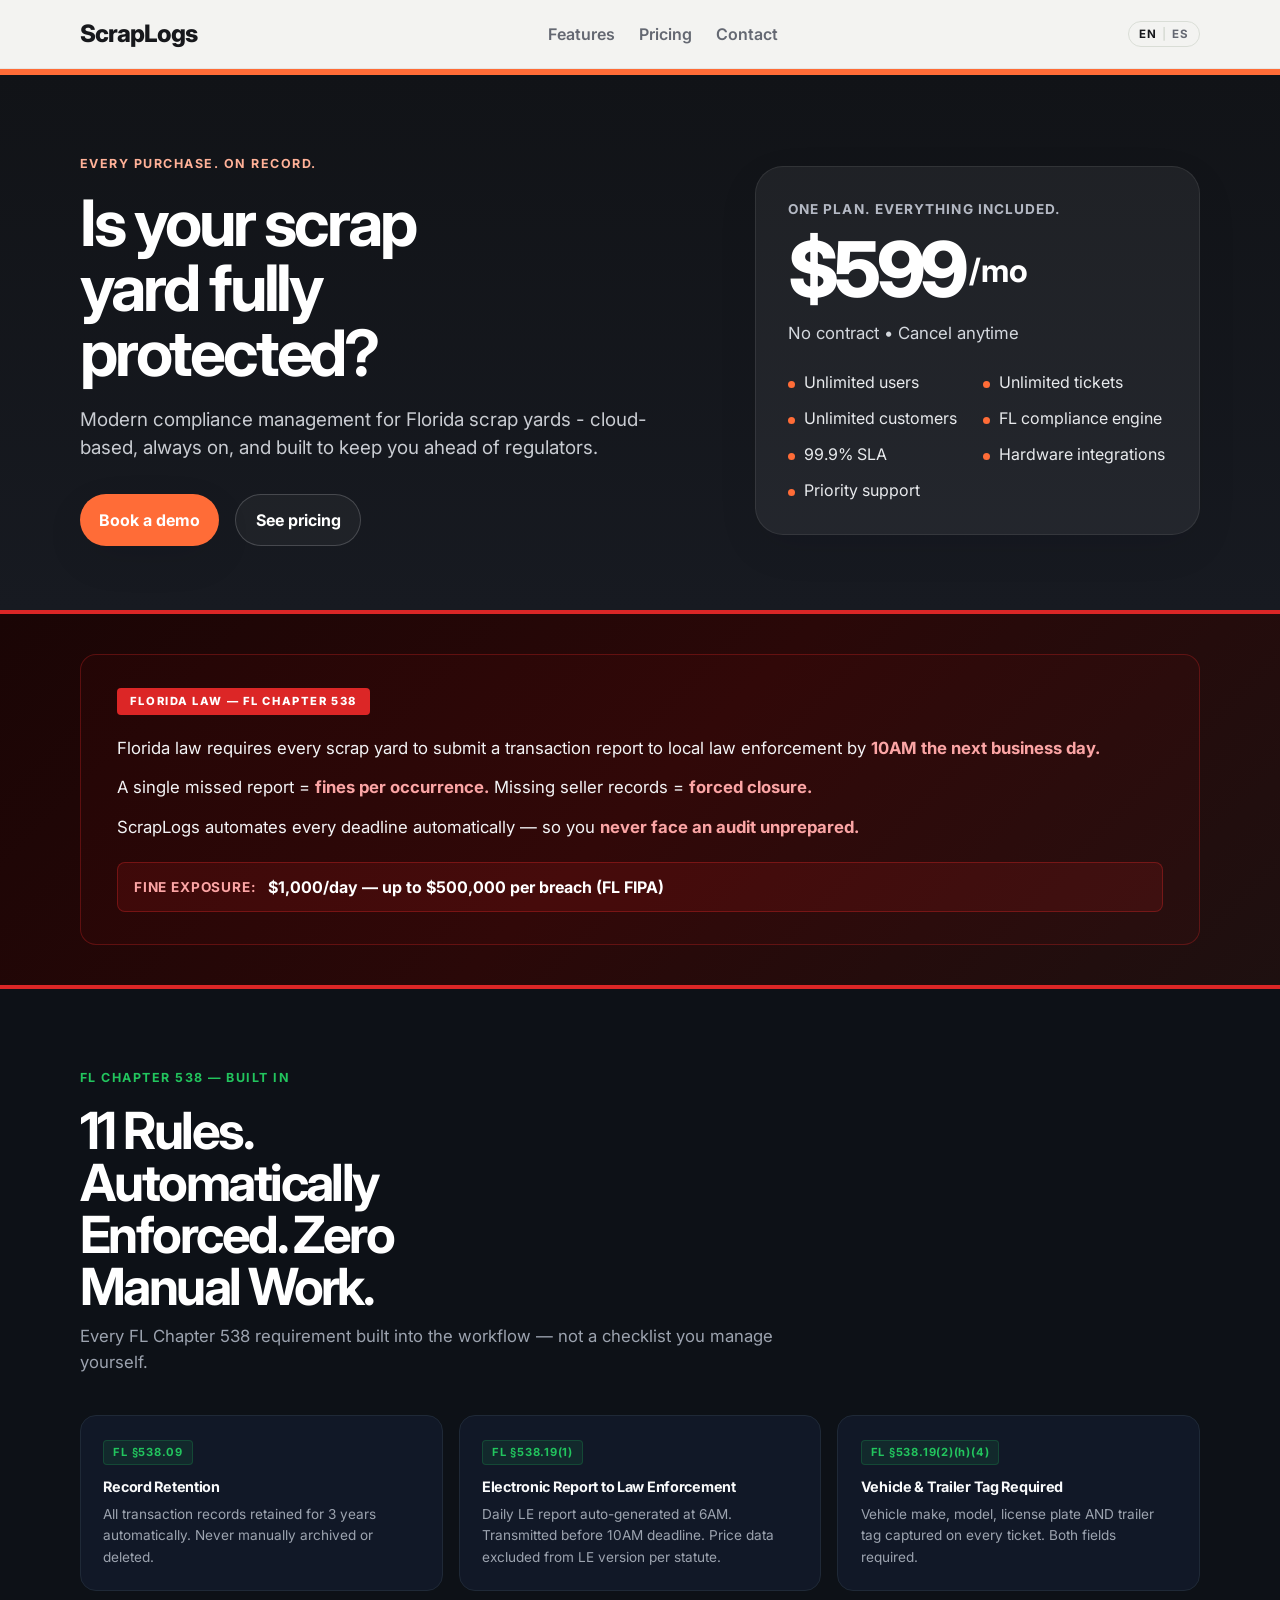
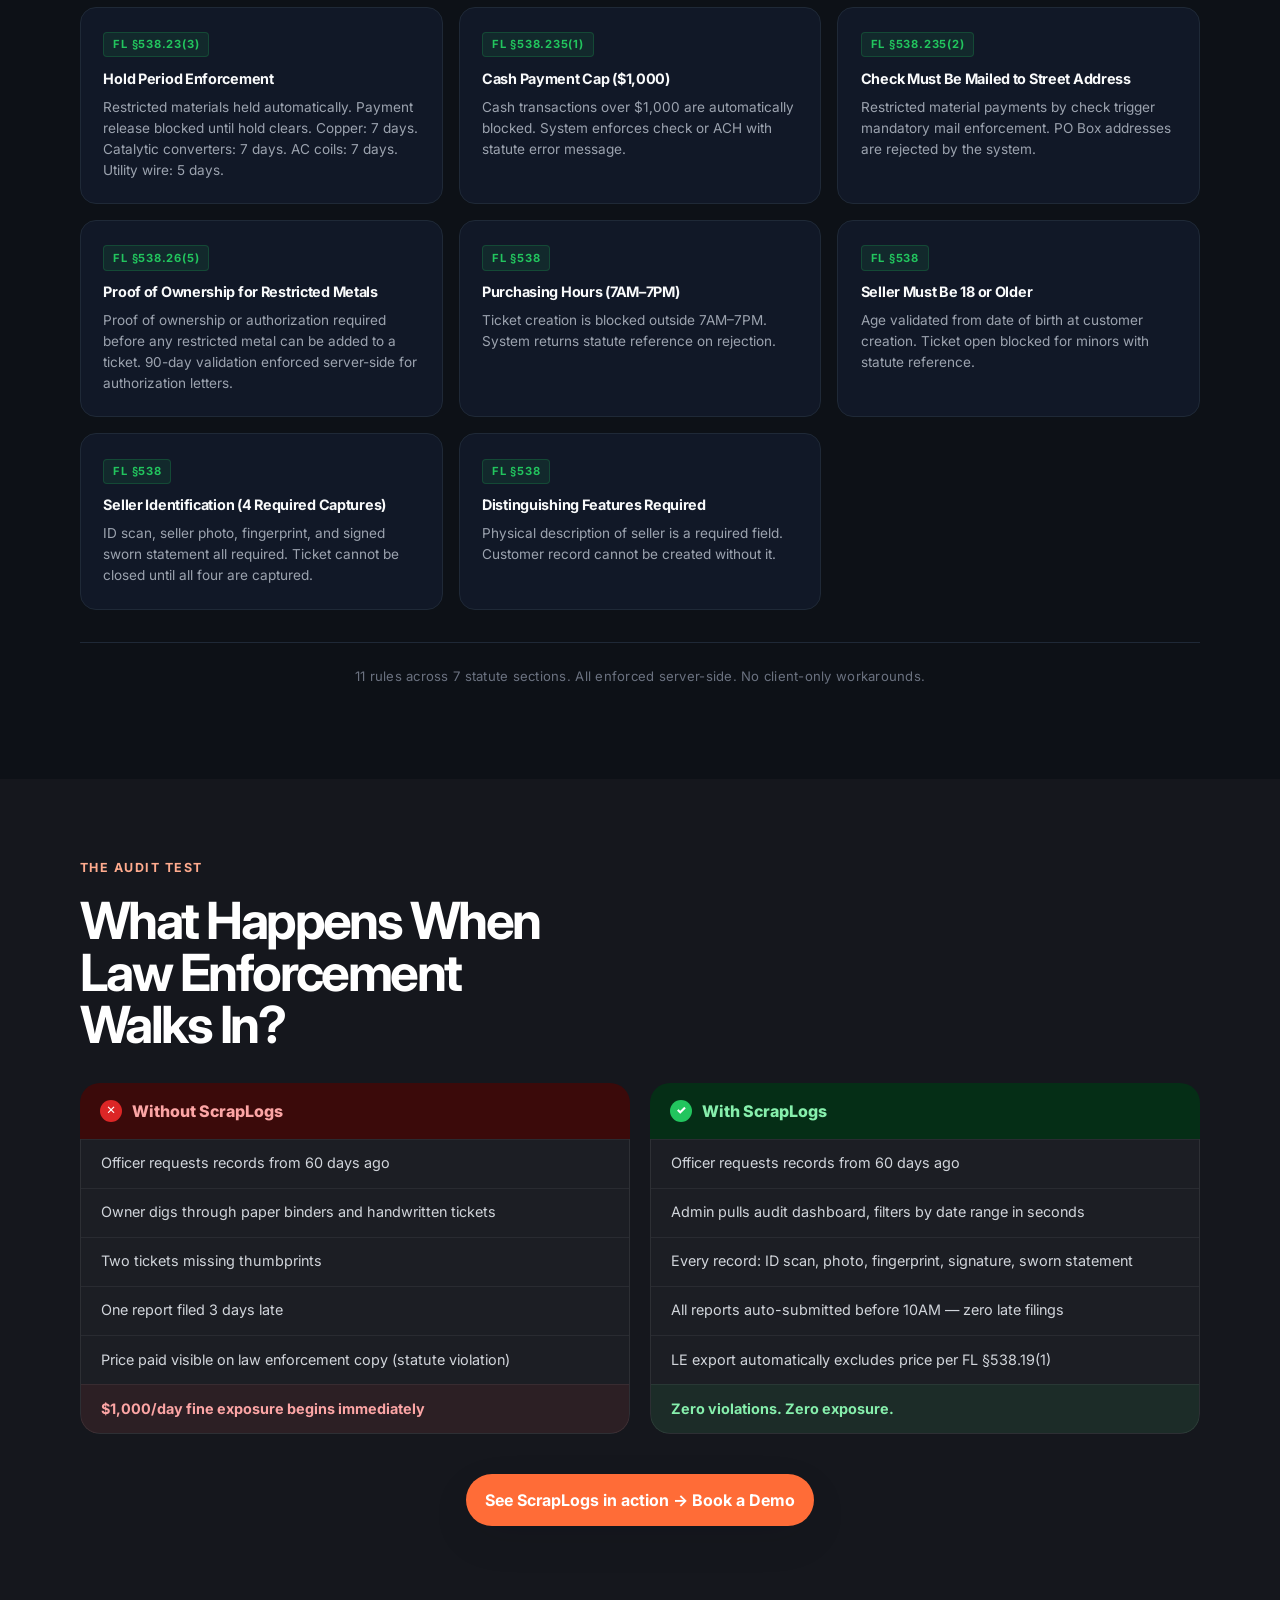
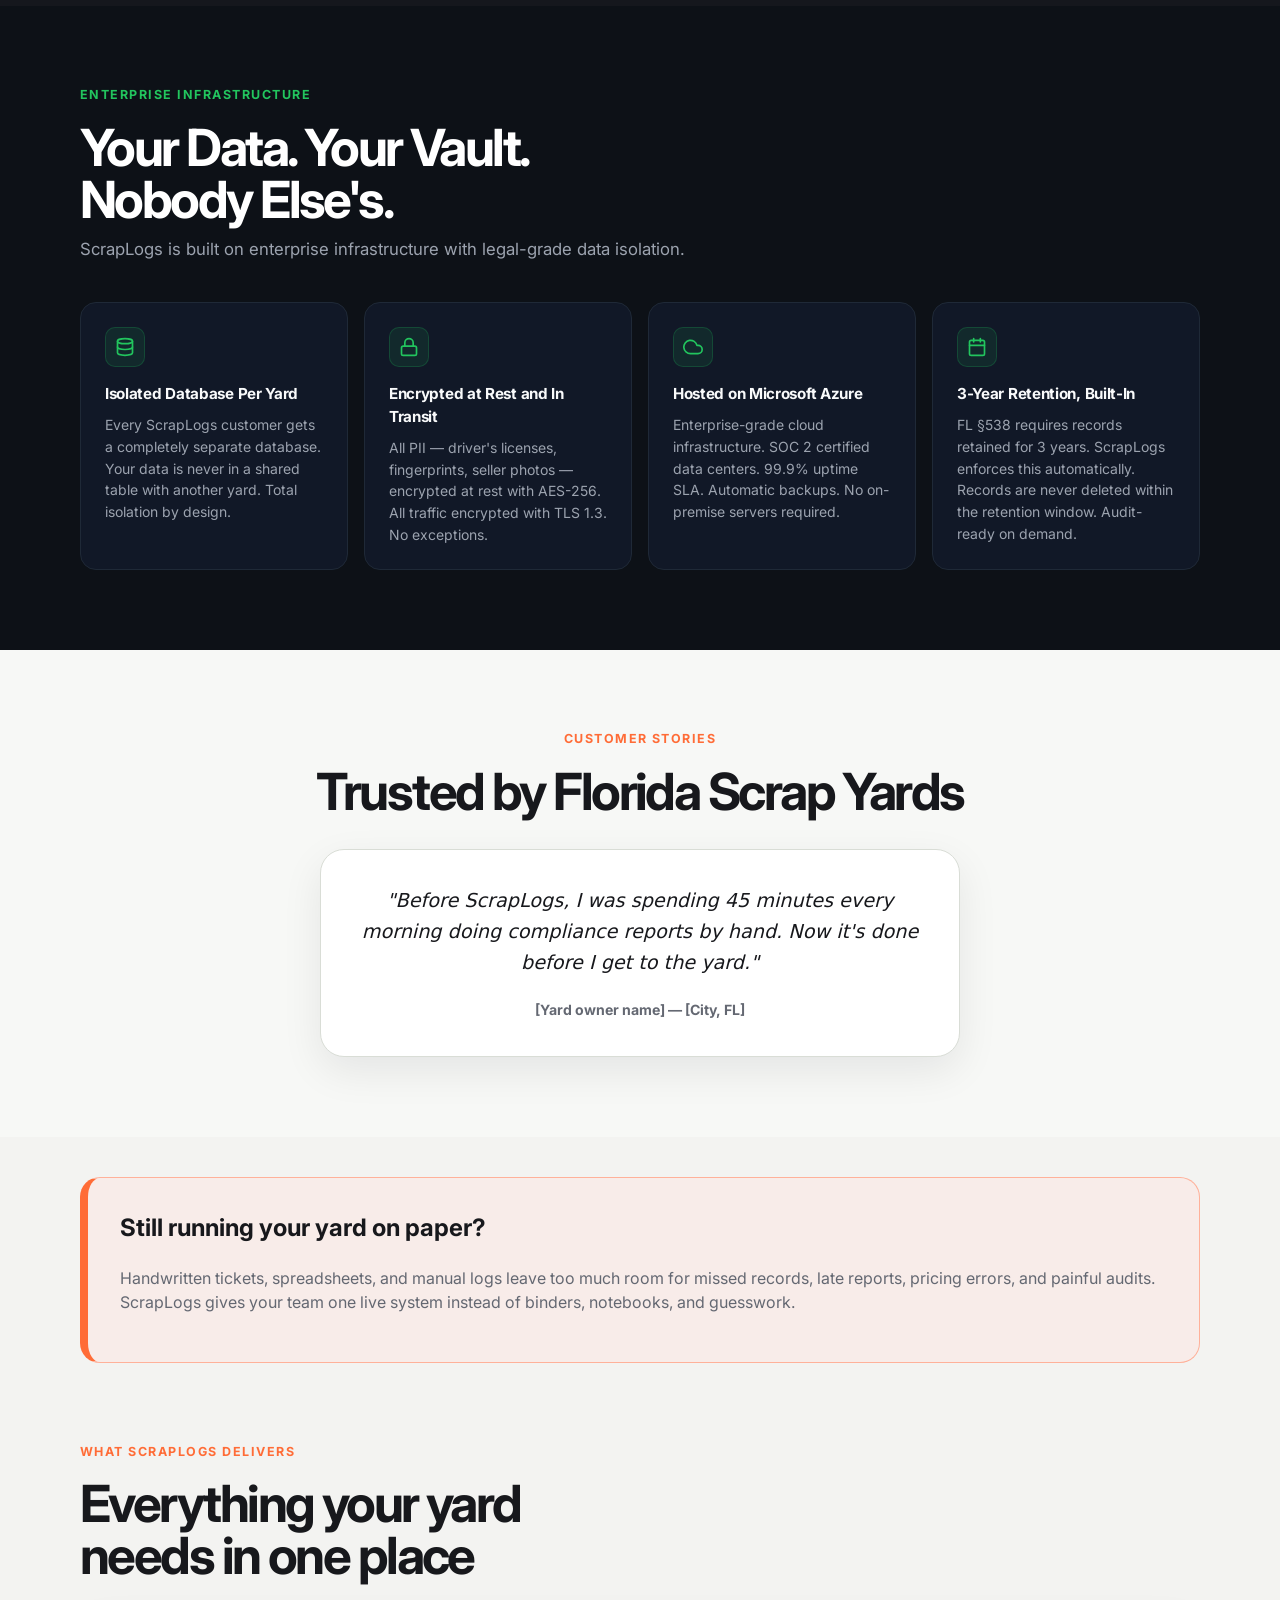
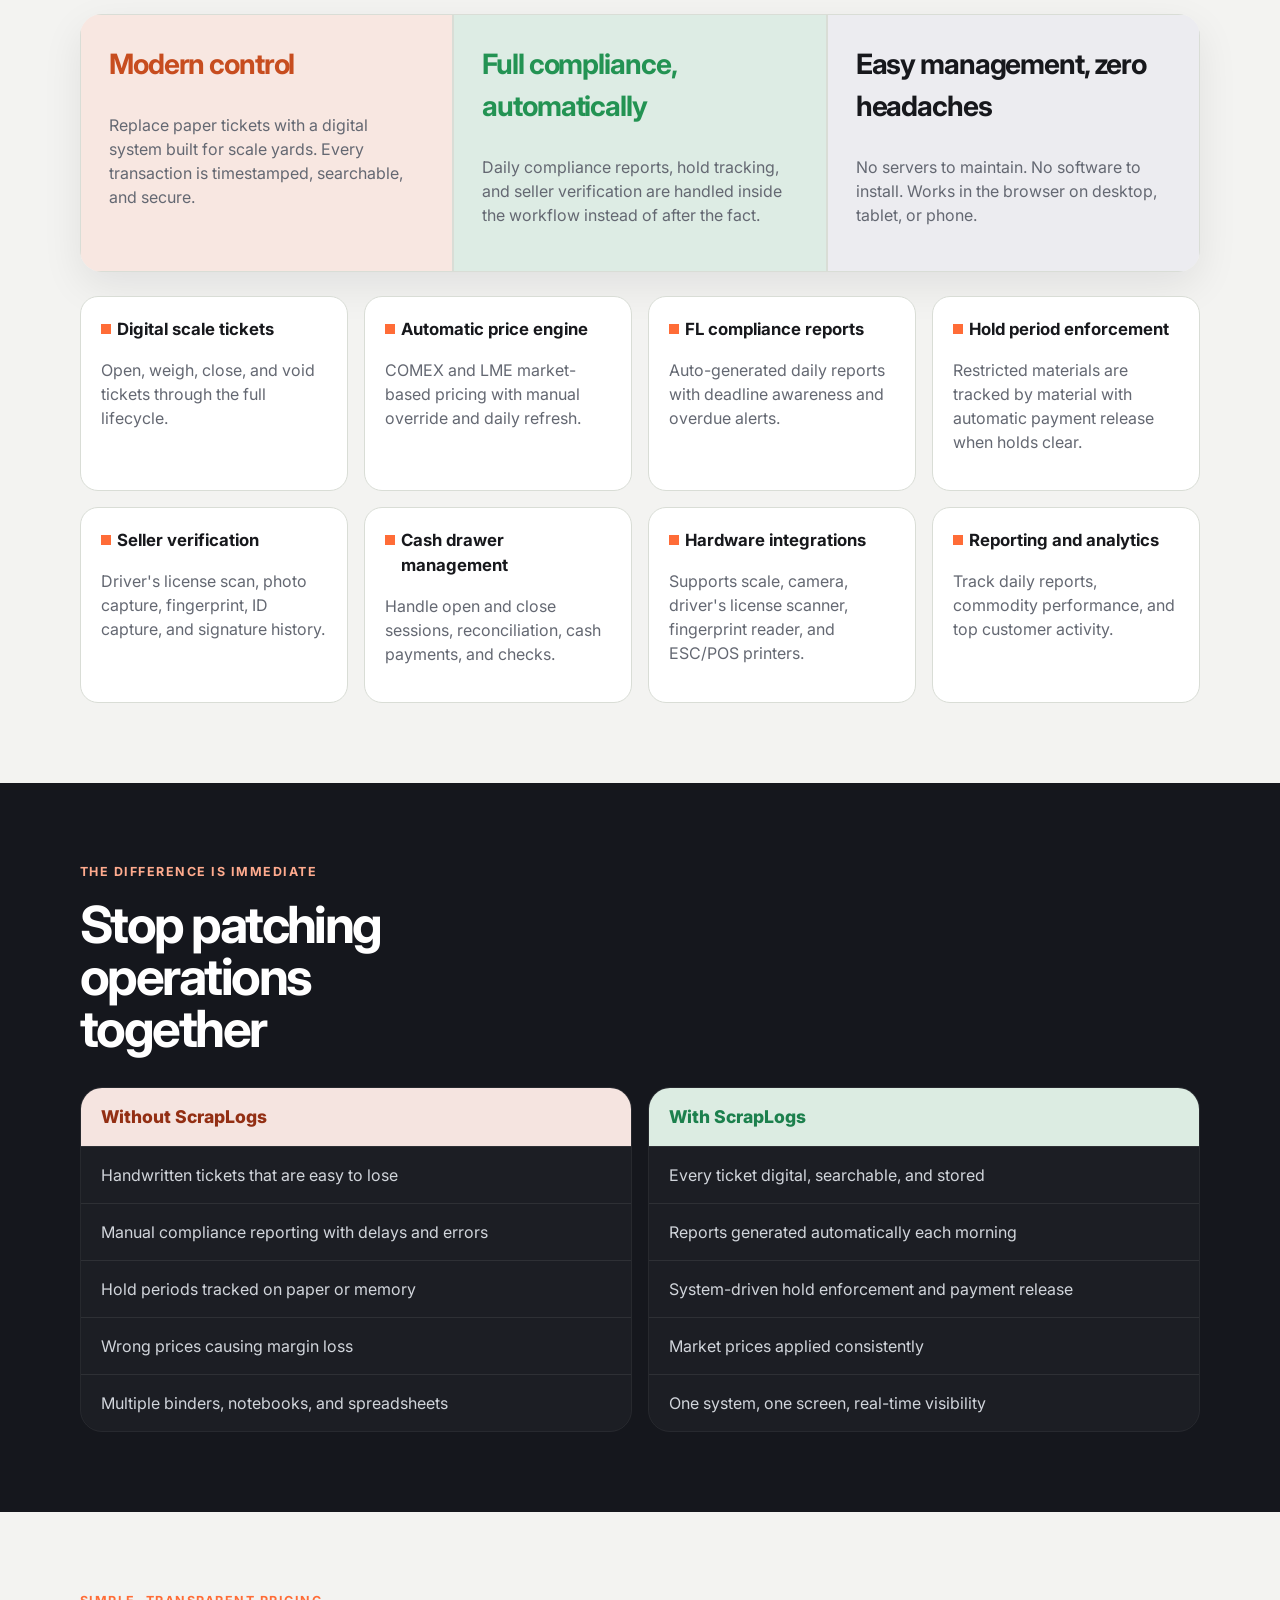
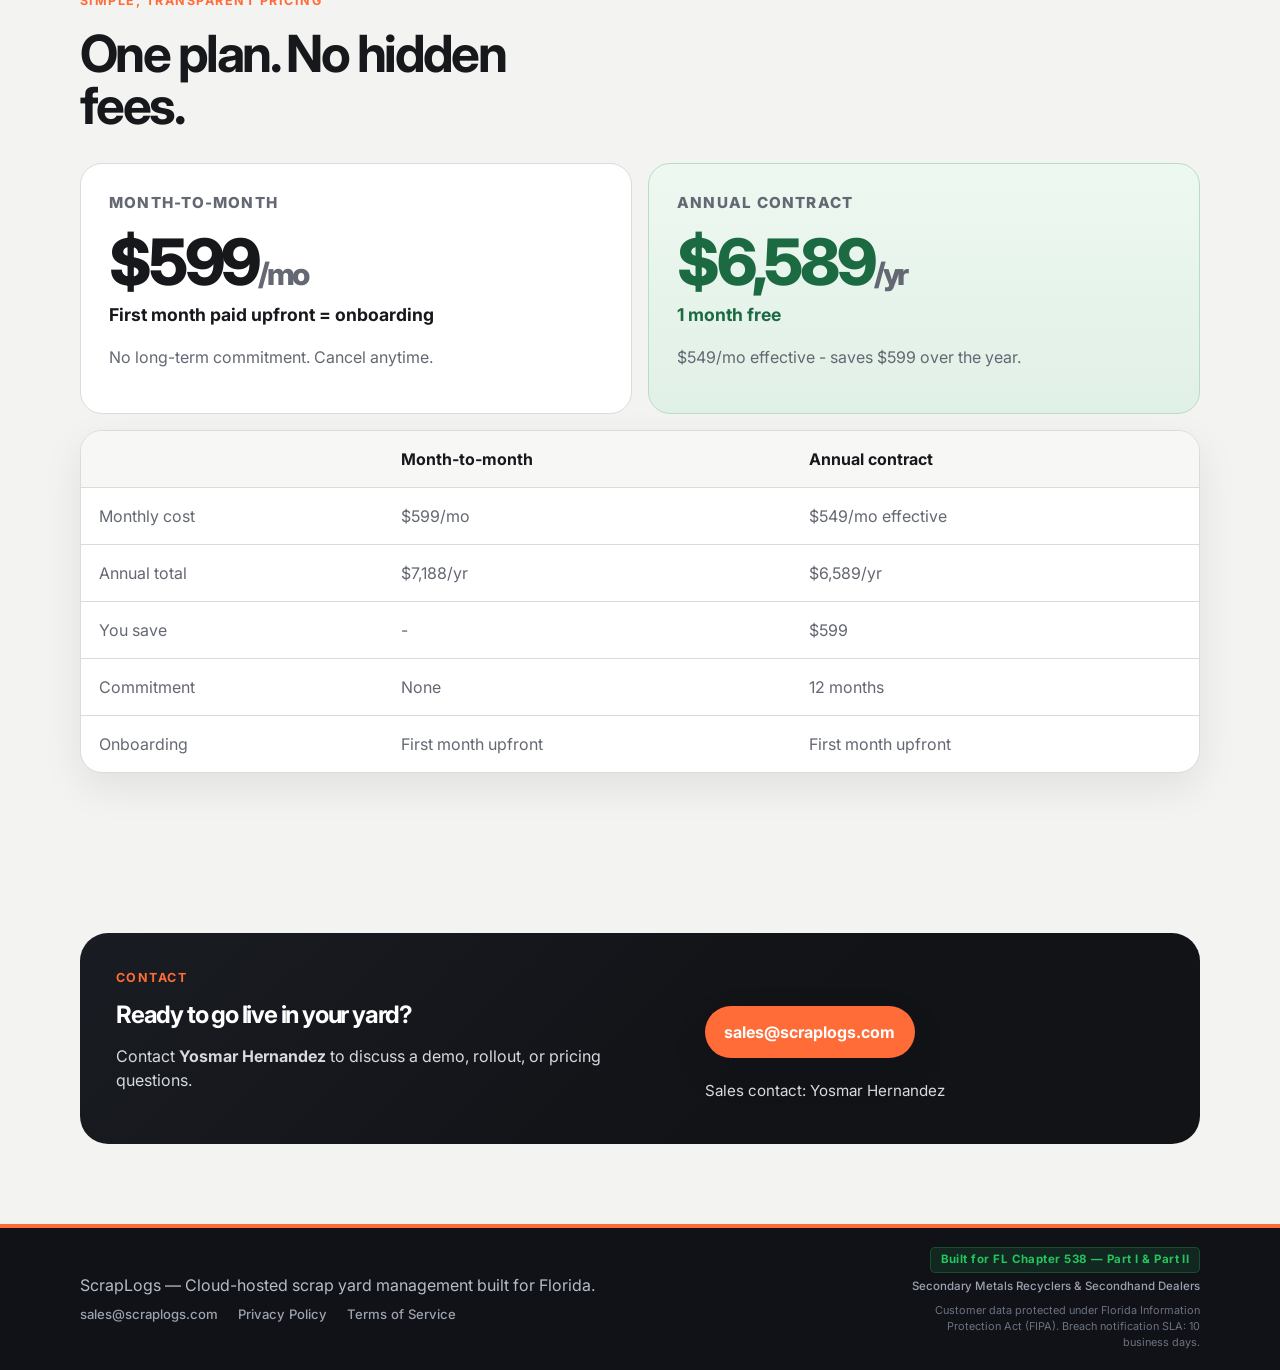
==== commit 5e6c2008: "Add styling for language toggle button in style.css" ====
--- a/index.html
+++ b/index.html
@@ -18,10 +18,15 @@
     <div class="container nav-wrap">
       <div class="brand">ScrapLogs</div>
       <nav class="nav">
-        <a href="#features">Features</a>
-        <a href="#pricing">Pricing</a>
-        <a href="#contact">Contact</a>
+        <a href="#features" data-i18n="nav-features">Features</a>
+        <a href="#pricing" data-i18n="nav-pricing">Pricing</a>
+        <a href="#contact" data-i18n="nav-contact">Contact</a>
       </nav>
+      <button class="lang-toggle" id="lang-toggle" aria-label="Switch language">
+        <span class="lang-opt active" id="lang-en">EN</span>
+        <span class="lang-sep">|</span>
+        <span class="lang-opt" id="lang-es">ES</span>
+      </button>
     </div>
   </header>
 
@@ -30,33 +35,33 @@
     <section class="hero">
       <div class="container hero-grid">
         <div>
-          <p class="eyebrow">Every purchase. On record.</p>
-          <h1>Is your scrap yard fully protected?</h1>
-          <p class="hero-copy">
+          <p class="eyebrow" data-i18n="hero-eyebrow">Every purchase. On record.</p>
+          <h1 data-i18n="hero-h1">Is your scrap yard fully protected?</h1>
+          <p class="hero-copy" data-i18n="hero-copy">
             Modern compliance management for Florida scrap yards - cloud-based,
             always on, and built to keep you ahead of regulators.
           </p>
           <div class="hero-actions">
-            <a class="btn btn-primary" href="#contact">Book a demo</a>
-            <a class="btn btn-secondary" href="#pricing">See pricing</a>
+            <a class="btn btn-primary" href="#contact" data-i18n="hero-btn-demo">Book a demo</a>
+            <a class="btn btn-secondary" href="#pricing" data-i18n="hero-btn-pricing">See pricing</a>
           </div>
         </div>
 
         <div class="hero-card">
-          <p class="card-kicker">One plan. Everything included.</p>
+          <p class="card-kicker" data-i18n="card-kicker">One plan. Everything included.</p>
           <div class="price-line">
             <span class="price">$599</span>
-            <span class="per">/mo</span>
-          </div>
-          <p class="subline">No contract • Cancel anytime</p>
+            <span class="per" data-i18n="per-mo">/mo</span>
+          </div>
+          <p class="subline" data-i18n="card-subline">No contract • Cancel anytime</p>
           <ul class="hero-list">
-            <li>Unlimited users</li>
-            <li>Unlimited tickets</li>
-            <li>Unlimited customers</li>
-            <li>FL compliance engine</li>
-            <li>99.9% SLA</li>
-            <li>Hardware integrations</li>
-            <li>Priority support</li>
+            <li data-i18n="card-li-1">Unlimited users</li>
+            <li data-i18n="card-li-2">Unlimited tickets</li>
+            <li data-i18n="card-li-3">Unlimited customers</li>
+            <li data-i18n="card-li-4">FL compliance engine</li>
+            <li data-i18n="card-li-5">99.9% SLA</li>
+            <li data-i18n="card-li-6">Hardware integrations</li>
+            <li data-i18n="card-li-7">Priority support</li>
           </ul>
         </div>
       </div>
@@ -66,13 +71,13 @@
     <section class="risk-banner">
       <div class="container">
         <div class="risk-banner-inner">
-          <span class="risk-label">Florida Law — FL Chapter 538</span>
-          <p class="risk-stat">Florida law requires every scrap yard to submit a transaction report to local law enforcement by <strong>10AM the next business day.</strong></p>
-          <p class="risk-stat">A single missed report = <strong>fines per occurrence.</strong> Missing seller records = <strong>forced closure.</strong></p>
-          <p class="risk-stat">ScrapLogs automates every deadline automatically — so you <strong>never face an audit unprepared.</strong></p>
+          <span class="risk-label" data-i18n="risk-label">Florida Law — FL Chapter 538</span>
+          <p class="risk-stat" data-i18n-html="risk-stat-1">Florida law requires every scrap yard to submit a transaction report to local law enforcement by <strong>10AM the next business day.</strong></p>
+          <p class="risk-stat" data-i18n-html="risk-stat-2">A single missed report = <strong>fines per occurrence.</strong> Missing seller records = <strong>forced closure.</strong></p>
+          <p class="risk-stat" data-i18n-html="risk-stat-3">ScrapLogs automates every deadline automatically — so you <strong>never face an audit unprepared.</strong></p>
           <div class="risk-fine">
-            <span class="risk-fine-label">Fine exposure:</span>
-            <span class="risk-fine-amount">$1,000/day — up to $500,000 per breach (FL FIPA)</span>
+            <span class="risk-fine-label" data-i18n="risk-fine-label">Fine exposure:</span>
+            <span class="risk-fine-amount" data-i18n="risk-fine-amount">$1,000/day — up to $500,000 per breach (FL FIPA)</span>
           </div>
         </div>
       </div>
@@ -82,70 +87,70 @@
     <section class="compliance-shield">
       <div class="container">
         <div class="section-heading">
-          <p class="eyebrow green-eyebrow">FL Chapter 538 — Built In</p>
-          <h2 class="light-heading">11 Rules. Automatically Enforced. Zero Manual Work.</h2>
-          <p class="shield-subtitle">Every FL Chapter 538 requirement built into the workflow — not a checklist you manage yourself.</p>
+          <p class="eyebrow green-eyebrow" data-i18n="shield-eyebrow">FL Chapter 538 — Built In</p>
+          <h2 class="light-heading" data-i18n="shield-h2">11 Rules. Automatically Enforced. Zero Manual Work.</h2>
+          <p class="shield-subtitle" data-i18n="shield-subtitle">Every FL Chapter 538 requirement built into the workflow — not a checklist you manage yourself.</p>
         </div>
 
         <div class="compliance-grid">
           <div class="compliance-card">
             <span class="statute-badge">FL §538.09</span>
-            <h3>Record Retention</h3>
-            <p>All transaction records retained for 3 years automatically. Never manually archived or deleted.</p>
+            <h3 data-i18n="cc-1-h3">Record Retention</h3>
+            <p data-i18n="cc-1-p">All transaction records retained for 3 years automatically. Never manually archived or deleted.</p>
           </div>
           <div class="compliance-card">
             <span class="statute-badge">FL §538.19(1)</span>
-            <h3>Electronic Report to Law Enforcement</h3>
-            <p>Daily LE report auto-generated at 6AM. Transmitted before 10AM deadline. Price data excluded from LE version per statute.</p>
+            <h3 data-i18n="cc-2-h3">Electronic Report to Law Enforcement</h3>
+            <p data-i18n="cc-2-p">Daily LE report auto-generated at 6AM. Transmitted before 10AM deadline. Price data excluded from LE version per statute.</p>
           </div>
           <div class="compliance-card">
             <span class="statute-badge">FL §538.19(2)(h)(4)</span>
-            <h3>Vehicle &amp; Trailer Tag Required</h3>
-            <p>Vehicle make, model, license plate AND trailer tag captured on every ticket. Both fields required.</p>
+            <h3 data-i18n="cc-3-h3">Vehicle &amp; Trailer Tag Required</h3>
+            <p data-i18n="cc-3-p">Vehicle make, model, license plate AND trailer tag captured on every ticket. Both fields required.</p>
           </div>
           <div class="compliance-card">
             <span class="statute-badge">FL §538.23(3)</span>
-            <h3>Hold Period Enforcement</h3>
-            <p>Restricted materials held automatically. Payment release blocked until hold clears. Copper: 7 days. Catalytic converters: 7 days. AC coils: 7 days. Utility wire: 5 days.</p>
+            <h3 data-i18n="cc-4-h3">Hold Period Enforcement</h3>
+            <p data-i18n="cc-4-p">Restricted materials held automatically. Payment release blocked until hold clears. Copper: 7 days. Catalytic converters: 7 days. AC coils: 7 days. Utility wire: 5 days.</p>
           </div>
           <div class="compliance-card">
             <span class="statute-badge">FL §538.235(1)</span>
-            <h3>Cash Payment Cap ($1,000)</h3>
-            <p>Cash transactions over $1,000 are automatically blocked. System enforces check or ACH with statute error message.</p>
+            <h3 data-i18n="cc-5-h3">Cash Payment Cap ($1,000)</h3>
+            <p data-i18n="cc-5-p">Cash transactions over $1,000 are automatically blocked. System enforces check or ACH with statute error message.</p>
           </div>
           <div class="compliance-card">
             <span class="statute-badge">FL §538.235(2)</span>
-            <h3>Check Must Be Mailed to Street Address</h3>
-            <p>Restricted material payments by check trigger mandatory mail enforcement. PO Box addresses are rejected by the system.</p>
+            <h3 data-i18n="cc-6-h3">Check Must Be Mailed to Street Address</h3>
+            <p data-i18n="cc-6-p">Restricted material payments by check trigger mandatory mail enforcement. PO Box addresses are rejected by the system.</p>
           </div>
           <div class="compliance-card">
             <span class="statute-badge">FL §538.26(5)</span>
-            <h3>Proof of Ownership for Restricted Metals</h3>
-            <p>Proof of ownership or authorization required before any restricted metal can be added to a ticket. 90-day validation enforced server-side for authorization letters.</p>
+            <h3 data-i18n="cc-7-h3">Proof of Ownership for Restricted Metals</h3>
+            <p data-i18n="cc-7-p">Proof of ownership or authorization required before any restricted metal can be added to a ticket. 90-day validation enforced server-side for authorization letters.</p>
           </div>
           <div class="compliance-card">
             <span class="statute-badge">FL §538</span>
-            <h3>Purchasing Hours (7AM–7PM)</h3>
-            <p>Ticket creation is blocked outside 7AM–7PM. System returns statute reference on rejection.</p>
+            <h3 data-i18n="cc-8-h3">Purchasing Hours (7AM–7PM)</h3>
+            <p data-i18n="cc-8-p">Ticket creation is blocked outside 7AM–7PM. System returns statute reference on rejection.</p>
           </div>
           <div class="compliance-card">
             <span class="statute-badge">FL §538</span>
-            <h3>Seller Must Be 18 or Older</h3>
-            <p>Age validated from date of birth at customer creation. Ticket open blocked for minors with statute reference.</p>
+            <h3 data-i18n="cc-9-h3">Seller Must Be 18 or Older</h3>
+            <p data-i18n="cc-9-p">Age validated from date of birth at customer creation. Ticket open blocked for minors with statute reference.</p>
           </div>
           <div class="compliance-card">
             <span class="statute-badge">FL §538</span>
-            <h3>Seller Identification (4 Required Captures)</h3>
-            <p>ID scan, seller photo, fingerprint, and signed sworn statement all required. Ticket cannot be closed until all four are captured.</p>
+            <h3 data-i18n="cc-10-h3">Seller Identification (4 Required Captures)</h3>
+            <p data-i18n="cc-10-p">ID scan, seller photo, fingerprint, and signed sworn statement all required. Ticket cannot be closed until all four are captured.</p>
           </div>
           <div class="compliance-card">
             <span class="statute-badge">FL §538</span>
-            <h3>Distinguishing Features Required</h3>
-            <p>Physical description of seller is a required field. Customer record cannot be created without it.</p>
-          </div>
-        </div>
-
-        <p class="shield-footer-note">11 rules across 7 statute sections. All enforced server-side. No client-only workarounds.</p>
+            <h3 data-i18n="cc-11-h3">Distinguishing Features Required</h3>
+            <p data-i18n="cc-11-p">Physical description of seller is a required field. Customer record cannot be created without it.</p>
+          </div>
+        </div>
+
+        <p class="shield-footer-note" data-i18n="shield-footer">11 rules across 7 statute sections. All enforced server-side. No client-only workarounds.</p>
       </div>
     </section>
 
@@ -153,43 +158,43 @@
     <section class="audit-scenario">
       <div class="container">
         <div class="section-heading">
-          <p class="eyebrow">The Audit Test</p>
-          <h2 class="light-heading">What Happens When Law Enforcement Walks In?</h2>
+          <p class="eyebrow" data-i18n="audit-eyebrow">The Audit Test</p>
+          <h2 class="light-heading" data-i18n="audit-h2">What Happens When Law Enforcement Walks In?</h2>
         </div>
 
         <div class="audit-grid">
           <div class="audit-col audit-bad">
             <div class="audit-col-header">
               <span class="audit-indicator audit-indicator-bad">✕</span>
-              Without ScrapLogs
+              <span data-i18n="audit-bad-header">Without ScrapLogs</span>
             </div>
             <ul class="audit-list">
-              <li>Officer requests records from 60 days ago</li>
-              <li>Owner digs through paper binders and handwritten tickets</li>
-              <li>Two tickets missing thumbprints</li>
-              <li>One report filed 3 days late</li>
-              <li>Price paid visible on law enforcement copy (statute violation)</li>
-              <li class="audit-bad-final">$1,000/day fine exposure begins immediately</li>
+              <li data-i18n="audit-bad-li-1">Officer requests records from 60 days ago</li>
+              <li data-i18n="audit-bad-li-2">Owner digs through paper binders and handwritten tickets</li>
+              <li data-i18n="audit-bad-li-3">Two tickets missing thumbprints</li>
+              <li data-i18n="audit-bad-li-4">One report filed 3 days late</li>
+              <li data-i18n="audit-bad-li-5">Price paid visible on law enforcement copy (statute violation)</li>
+              <li class="audit-bad-final" data-i18n="audit-bad-final">$1,000/day fine exposure begins immediately</li>
             </ul>
           </div>
           <div class="audit-col audit-good">
             <div class="audit-col-header">
               <span class="audit-indicator audit-indicator-good">✓</span>
-              With ScrapLogs
+              <span data-i18n="audit-good-header">With ScrapLogs</span>
             </div>
             <ul class="audit-list">
-              <li>Officer requests records from 60 days ago</li>
-              <li>Admin pulls audit dashboard, filters by date range in seconds</li>
-              <li>Every record: ID scan, photo, fingerprint, signature, sworn statement</li>
-              <li>All reports auto-submitted before 10AM — zero late filings</li>
-              <li>LE export automatically excludes price per FL §538.19(1)</li>
-              <li class="audit-good-final">Zero violations. Zero exposure.</li>
+              <li data-i18n="audit-good-li-1">Officer requests records from 60 days ago</li>
+              <li data-i18n="audit-good-li-2">Admin pulls audit dashboard, filters by date range in seconds</li>
+              <li data-i18n="audit-good-li-3">Every record: ID scan, photo, fingerprint, signature, sworn statement</li>
+              <li data-i18n="audit-good-li-4">All reports auto-submitted before 10AM — zero late filings</li>
+              <li data-i18n="audit-good-li-5">LE export automatically excludes price per FL §538.19(1)</li>
+              <li class="audit-good-final" data-i18n="audit-good-final">Zero violations. Zero exposure.</li>
             </ul>
           </div>
         </div>
 
         <div class="audit-cta">
-          <a class="btn btn-primary" href="#contact">See ScrapLogs in action → Book a Demo</a>
+          <a class="btn btn-primary" href="#contact" data-i18n="audit-cta-btn">See ScrapLogs in action → Book a Demo</a>
         </div>
       </div>
     </section>
@@ -198,9 +203,9 @@
     <section class="data-security">
       <div class="container">
         <div class="section-heading">
-          <p class="eyebrow green-eyebrow">Enterprise Infrastructure</p>
-          <h2 class="light-heading">Your Data. Your Vault. Nobody Else's.</h2>
-          <p class="shield-subtitle">ScrapLogs is built on enterprise infrastructure with legal-grade data isolation.</p>
+          <p class="eyebrow green-eyebrow" data-i18n="security-eyebrow">Enterprise Infrastructure</p>
+          <h2 class="light-heading" data-i18n="security-h2">Your Data. Your Vault. Nobody Else's.</h2>
+          <p class="shield-subtitle" data-i18n="security-subtitle">ScrapLogs is built on enterprise infrastructure with legal-grade data isolation.</p>
         </div>
 
         <div class="security-grid">
@@ -212,8 +217,8 @@
                 <path d="M3 5v14c0 1.66 4 3 9 3s9-1.34 9-3V5"/>
               </svg>
             </div>
-            <h3>Isolated Database Per Yard</h3>
-            <p>Every ScrapLogs customer gets a completely separate database. Your data is never in a shared table with another yard. Total isolation by design.</p>
+            <h3 data-i18n="sec-1-h3">Isolated Database Per Yard</h3>
+            <p data-i18n="sec-1-p">Every ScrapLogs customer gets a completely separate database. Your data is never in a shared table with another yard. Total isolation by design.</p>
           </div>
           <div class="security-tile">
             <div class="security-icon">
@@ -222,8 +227,8 @@
                 <path d="M7 11V7a5 5 0 0 1 10 0v4"/>
               </svg>
             </div>
-            <h3>Encrypted at Rest and In Transit</h3>
-            <p>All PII — driver's licenses, fingerprints, seller photos — encrypted at rest with AES-256. All traffic encrypted with TLS 1.3. No exceptions.</p>
+            <h3 data-i18n="sec-2-h3">Encrypted at Rest and In Transit</h3>
+            <p data-i18n="sec-2-p">All PII — driver's licenses, fingerprints, seller photos — encrypted at rest with AES-256. All traffic encrypted with TLS 1.3. No exceptions.</p>
           </div>
           <div class="security-tile">
             <div class="security-icon">
@@ -231,8 +236,8 @@
                 <path d="M18 10h-1.26A8 8 0 1 0 9 20h9a5 5 0 0 0 0-10z"/>
               </svg>
             </div>
-            <h3>Hosted on Microsoft Azure</h3>
-            <p>Enterprise-grade cloud infrastructure. SOC 2 certified data centers. 99.9% uptime SLA. Automatic backups. No on-premise servers required.</p>
+            <h3 data-i18n="sec-3-h3">Hosted on Microsoft Azure</h3>
+            <p data-i18n="sec-3-p">Enterprise-grade cloud infrastructure. SOC 2 certified data centers. 99.9% uptime SLA. Automatic backups. No on-premise servers required.</p>
           </div>
           <div class="security-tile">
             <div class="security-icon">
@@ -243,8 +248,8 @@
                 <line x1="3" y1="10" x2="21" y2="10"/>
               </svg>
             </div>
-            <h3>3-Year Retention, Built-In</h3>
-            <p>FL §538 requires records retained for 3 years. ScrapLogs enforces this automatically. Records are never deleted within the retention window. Audit-ready on demand.</p>
+            <h3 data-i18n="sec-4-h3">3-Year Retention, Built-In</h3>
+            <p data-i18n="sec-4-p">FL §538 requires records retained for 3 years. ScrapLogs enforces this automatically. Records are never deleted within the retention window. Audit-ready on demand.</p>
           </div>
         </div>
       </div>
@@ -255,13 +260,13 @@
     <section class="social-proof">
       <div class="container">
         <div class="section-heading centered-heading">
-          <p class="eyebrow orange">Customer Stories</p>
-          <h2>Trusted by Florida Scrap Yards</h2>
+          <p class="eyebrow orange" data-i18n="social-eyebrow">Customer Stories</p>
+          <h2 data-i18n="social-h2">Trusted by Florida Scrap Yards</h2>
         </div>
         <div class="testimonial-wrap">
           <div class="testimonial-card">
-            <p class="testimonial-quote">"Before ScrapLogs, I was spending 45 minutes every morning doing compliance reports by hand. Now it's done before I get to the yard."</p>
-            <p class="testimonial-attribution">[Yard owner name] — [City, FL]</p>
+            <p class="testimonial-quote" data-i18n="testimonial-quote">"Before ScrapLogs, I was spending 45 minutes every morning doing compliance reports by hand. Now it's done before I get to the yard."</p>
+            <p class="testimonial-attribution" data-i18n="testimonial-attr">[Yard owner name] — [City, FL]</p>
           </div>
         </div>
       </div>
@@ -271,8 +276,8 @@
     <section class="warning-band">
       <div class="container">
         <div class="warning-box">
-          <h2>Still running your yard on paper?</h2>
-          <p>
+          <h2 data-i18n="warning-h2">Still running your yard on paper?</h2>
+          <p data-i18n="warning-p">
             Handwritten tickets, spreadsheets, and manual logs leave too much room
             for missed records, late reports, pricing errors, and painful audits.
             ScrapLogs gives your team one live system instead of binders,
@@ -286,57 +291,57 @@
     <section id="features" class="section">
       <div class="container">
         <div class="section-heading">
-          <p class="eyebrow orange">What ScrapLogs delivers</p>
-          <h2>Everything your yard needs in one place</h2>
+          <p class="eyebrow orange" data-i18n="features-eyebrow">What ScrapLogs delivers</p>
+          <h2 data-i18n="features-h2">Everything your yard needs in one place</h2>
         </div>
 
         <div class="feature-panels">
           <article class="panel panel-warm">
-            <h3>Modern control</h3>
-            <p>Replace paper tickets with a digital system built for scale yards. Every transaction is timestamped, searchable, and secure.</p>
+            <h3 data-i18n="panel-1-h3">Modern control</h3>
+            <p data-i18n="panel-1-p">Replace paper tickets with a digital system built for scale yards. Every transaction is timestamped, searchable, and secure.</p>
           </article>
           <article class="panel panel-green">
-            <h3>Full compliance, automatically</h3>
-            <p>Daily compliance reports, hold tracking, and seller verification are handled inside the workflow instead of after the fact.</p>
+            <h3 data-i18n="panel-2-h3">Full compliance, automatically</h3>
+            <p data-i18n="panel-2-p">Daily compliance reports, hold tracking, and seller verification are handled inside the workflow instead of after the fact.</p>
           </article>
           <article class="panel panel-neutral">
-            <h3>Easy management, zero headaches</h3>
-            <p>No servers to maintain. No software to install. Works in the browser on desktop, tablet, or phone.</p>
+            <h3 data-i18n="panel-3-h3">Easy management, zero headaches</h3>
+            <p data-i18n="panel-3-p">No servers to maintain. No software to install. Works in the browser on desktop, tablet, or phone.</p>
           </article>
         </div>
 
         <div class="feature-grid">
           <article class="feature-item">
-            <h3>Digital scale tickets</h3>
-            <p>Open, weigh, close, and void tickets through the full lifecycle.</p>
+            <h3 data-i18n="feat-1-h3">Digital scale tickets</h3>
+            <p data-i18n="feat-1-p">Open, weigh, close, and void tickets through the full lifecycle.</p>
           </article>
           <article class="feature-item">
-            <h3>Automatic price engine</h3>
-            <p>COMEX and LME market-based pricing with manual override and daily refresh.</p>
+            <h3 data-i18n="feat-2-h3">Automatic price engine</h3>
+            <p data-i18n="feat-2-p">COMEX and LME market-based pricing with manual override and daily refresh.</p>
           </article>
           <article class="feature-item">
-            <h3>FL compliance reports</h3>
-            <p>Auto-generated daily reports with deadline awareness and overdue alerts.</p>
+            <h3 data-i18n="feat-3-h3">FL compliance reports</h3>
+            <p data-i18n="feat-3-p">Auto-generated daily reports with deadline awareness and overdue alerts.</p>
           </article>
           <article class="feature-item">
-            <h3>Hold period enforcement</h3>
-            <p>Restricted materials are tracked by material with automatic payment release when holds clear.</p>
+            <h3 data-i18n="feat-4-h3">Hold period enforcement</h3>
+            <p data-i18n="feat-4-p">Restricted materials are tracked by material with automatic payment release when holds clear.</p>
           </article>
           <article class="feature-item">
-            <h3>Seller verification</h3>
-            <p>Driver's license scan, photo capture, fingerprint, ID capture, and signature history.</p>
+            <h3 data-i18n="feat-5-h3">Seller verification</h3>
+            <p data-i18n="feat-5-p">Driver's license scan, photo capture, fingerprint, ID capture, and signature history.</p>
           </article>
           <article class="feature-item">
-            <h3>Cash drawer management</h3>
-            <p>Handle open and close sessions, reconciliation, cash payments, and checks.</p>
+            <h3 data-i18n="feat-6-h3">Cash drawer management</h3>
+            <p data-i18n="feat-6-p">Handle open and close sessions, reconciliation, cash payments, and checks.</p>
           </article>
           <article class="feature-item">
-            <h3>Hardware integrations</h3>
-            <p>Supports scale, camera, driver's license scanner, fingerprint reader, and ESC/POS printers.</p>
+            <h3 data-i18n="feat-7-h3">Hardware integrations</h3>
+            <p data-i18n="feat-7-p">Supports scale, camera, driver's license scanner, fingerprint reader, and ESC/POS printers.</p>
           </article>
           <article class="feature-item">
-            <h3>Reporting and analytics</h3>
-            <p>Track daily reports, commodity performance, and top customer activity.</p>
+            <h3 data-i18n="feat-8-h3">Reporting and analytics</h3>
+            <p data-i18n="feat-8-p">Track daily reports, commodity performance, and top customer activity.</p>
           </article>
         </div>
       </div>
@@ -346,29 +351,29 @@
     <section class="section contrast-section">
       <div class="container">
         <div class="section-heading">
-          <p class="eyebrow">The difference is immediate</p>
-          <h2>Stop patching operations together</h2>
+          <p class="eyebrow" data-i18n="comp-eyebrow">The difference is immediate</p>
+          <h2 data-i18n="comp-h2">Stop patching operations together</h2>
         </div>
 
         <div class="comparison-grid">
           <div class="comparison-col bad">
-            <div class="comparison-title">Without ScrapLogs</div>
+            <div class="comparison-title" data-i18n="comp-bad-title">Without ScrapLogs</div>
             <ul>
-              <li>Handwritten tickets that are easy to lose</li>
-              <li>Manual compliance reporting with delays and errors</li>
-              <li>Hold periods tracked on paper or memory</li>
-              <li>Wrong prices causing margin loss</li>
-              <li>Multiple binders, notebooks, and spreadsheets</li>
+              <li data-i18n="comp-bad-li-1">Handwritten tickets that are easy to lose</li>
+              <li data-i18n="comp-bad-li-2">Manual compliance reporting with delays and errors</li>
+              <li data-i18n="comp-bad-li-3">Hold periods tracked on paper or memory</li>
+              <li data-i18n="comp-bad-li-4">Wrong prices causing margin loss</li>
+              <li data-i18n="comp-bad-li-5">Multiple binders, notebooks, and spreadsheets</li>
             </ul>
           </div>
           <div class="comparison-col good">
-            <div class="comparison-title">With ScrapLogs</div>
+            <div class="comparison-title" data-i18n="comp-good-title">With ScrapLogs</div>
             <ul>
-              <li>Every ticket digital, searchable, and stored</li>
-              <li>Reports generated automatically each morning</li>
-              <li>System-driven hold enforcement and payment release</li>
-              <li>Market prices applied consistently</li>
-              <li>One system, one screen, real-time visibility</li>
+              <li data-i18n="comp-good-li-1">Every ticket digital, searchable, and stored</li>
+              <li data-i18n="comp-good-li-2">Reports generated automatically each morning</li>
+              <li data-i18n="comp-good-li-3">System-driven hold enforcement and payment release</li>
+              <li data-i18n="comp-good-li-4">Market prices applied consistently</li>
+              <li data-i18n="comp-good-li-5">One system, one screen, real-time visibility</li>
             </ul>
           </div>
         </div>
@@ -379,23 +384,23 @@
     <section id="pricing" class="section pricing-section">
       <div class="container">
         <div class="section-heading">
-          <p class="eyebrow orange">Simple, transparent pricing</p>
-          <h2>One plan. No hidden fees.</h2>
+          <p class="eyebrow orange" data-i18n="pricing-eyebrow">Simple, transparent pricing</p>
+          <h2 data-i18n="pricing-h2">One plan. No hidden fees.</h2>
         </div>
 
         <div class="pricing-grid">
           <article class="pricing-card">
-            <p class="plan-name">Month-to-month</p>
-            <p class="plan-price">$599<span>/mo</span></p>
-            <p class="plan-note">First month paid upfront = onboarding</p>
-            <p class="plan-meta">No long-term commitment. Cancel anytime.</p>
+            <p class="plan-name" data-i18n="plan-1-name">Month-to-month</p>
+            <p class="plan-price">$599<span data-i18n="per-mo">/mo</span></p>
+            <p class="plan-note" data-i18n="plan-1-note">First month paid upfront = onboarding</p>
+            <p class="plan-meta" data-i18n="plan-1-meta">No long-term commitment. Cancel anytime.</p>
           </article>
 
           <article class="pricing-card featured">
-            <p class="plan-name">Annual contract</p>
-            <p class="plan-price">$6,589<span>/yr</span></p>
-            <p class="plan-note">1 month free</p>
-            <p class="plan-meta">$549/mo effective - saves $599 over the year.</p>
+            <p class="plan-name" data-i18n="plan-2-name">Annual contract</p>
+            <p class="plan-price">$6,589<span data-i18n="per-yr">/yr</span></p>
+            <p class="plan-note" data-i18n="plan-2-note">1 month free</p>
+            <p class="plan-meta" data-i18n="plan-2-meta">$549/mo effective - saves $599 over the year.</p>
           </article>
         </div>
 
@@ -404,35 +409,35 @@
             <thead>
               <tr>
                 <th></th>
-                <th>Month-to-month</th>
-                <th>Annual contract</th>
+                <th data-i18n="table-h-1">Month-to-month</th>
+                <th data-i18n="table-h-2">Annual contract</th>
               </tr>
             </thead>
             <tbody>
               <tr>
-                <td>Monthly cost</td>
-                <td>$599/mo</td>
-                <td>$549/mo effective</td>
+                <td data-i18n="table-r1-label">Monthly cost</td>
+                <td data-i18n="table-r1-v1">$599/mo</td>
+                <td data-i18n="table-r1-v2">$549/mo effective</td>
               </tr>
               <tr>
-                <td>Annual total</td>
-                <td>$7,188/yr</td>
-                <td>$6,589/yr</td>
+                <td data-i18n="table-r2-label">Annual total</td>
+                <td data-i18n="table-r2-v1">$7,188/yr</td>
+                <td data-i18n="table-r2-v2">$6,589/yr</td>
               </tr>
               <tr>
-                <td>You save</td>
+                <td data-i18n="table-r3-label">You save</td>
                 <td>-</td>
                 <td>$599</td>
               </tr>
               <tr>
-                <td>Commitment</td>
-                <td>None</td>
-                <td>12 months</td>
+                <td data-i18n="table-r4-label">Commitment</td>
+                <td data-i18n="table-r4-v1">None</td>
+                <td data-i18n="table-r4-v2">12 months</td>
               </tr>
               <tr>
-                <td>Onboarding</td>
-                <td>First month upfront</td>
-                <td>First month upfront</td>
+                <td data-i18n="table-r5-label">Onboarding</td>
+                <td data-i18n="table-r5-v1">First month upfront</td>
+                <td data-i18n="table-r5-v2">First month upfront</td>
               </tr>
             </tbody>
           </table>
@@ -444,16 +449,16 @@
     <section id="contact" class="section contact-section">
       <div class="container contact-card">
         <div>
-          <p class="eyebrow orange">Contact</p>
-          <h2>Ready to go live in your yard?</h2>
-          <p>
+          <p class="eyebrow orange" data-i18n="contact-eyebrow">Contact</p>
+          <h2 data-i18n="contact-h2">Ready to go live in your yard?</h2>
+          <p data-i18n-html="contact-p">
             Contact <strong>Yosmar Hernandez</strong> to discuss a demo, rollout,
             or pricing questions.
           </p>
         </div>
         <div class="contact-actions">
           <a class="btn btn-primary" href="mailto:sales@scraplogs.com">sales@scraplogs.com</a>
-          <p class="contact-caption">Sales contact: Yosmar Hernandez</p>
+          <p class="contact-caption" data-i18n="contact-caption">Sales contact: Yosmar Hernandez</p>
         </div>
       </div>
     </section>
@@ -462,19 +467,365 @@
   <footer class="site-footer">
     <div class="container footer-wrap">
       <div class="footer-left">
-        <p>ScrapLogs — Cloud-hosted scrap yard management built for Florida.</p>
+        <p data-i18n="footer-tagline">ScrapLogs — Cloud-hosted scrap yard management built for Florida.</p>
         <div class="footer-links">
           <a href="mailto:sales@scraplogs.com">sales@scraplogs.com</a>
-          <a href="/privacy">Privacy Policy</a>
-          <a href="/terms">Terms of Service</a>
+          <a href="/privacy" data-i18n="footer-privacy">Privacy Policy</a>
+          <a href="/terms" data-i18n="footer-terms">Terms of Service</a>
         </div>
       </div>
       <div class="footer-compliance">
-        <div class="footer-badge">Built for FL Chapter 538 — Part I &amp; Part II</div>
-        <div class="footer-badge-sub">Secondary Metals Recyclers &amp; Secondhand Dealers</div>
-        <p class="footer-fipa">Customer data protected under Florida Information Protection Act (FIPA). Breach notification SLA: 10 business days.</p>
+        <div class="footer-badge" data-i18n="footer-badge">Built for FL Chapter 538 — Part I &amp; Part II</div>
+        <div class="footer-badge-sub" data-i18n="footer-badge-sub">Secondary Metals Recyclers &amp; Secondhand Dealers</div>
+        <p class="footer-fipa" data-i18n="footer-fipa">Customer data protected under Florida Information Protection Act (FIPA). Breach notification SLA: 10 business days.</p>
       </div>
     </div>
   </footer>
+
+  <script>
+  (function () {
+    var current = 'en';
+
+    var t = {
+      en: {
+        'nav-features': 'Features',
+        'nav-pricing': 'Pricing',
+        'nav-contact': 'Contact',
+        'hero-eyebrow': 'Every purchase. On record.',
+        'hero-h1': 'Is your scrap yard fully protected?',
+        'hero-copy': 'Modern compliance management for Florida scrap yards - cloud-based, always on, and built to keep you ahead of regulators.',
+        'hero-btn-demo': 'Book a demo',
+        'hero-btn-pricing': 'See pricing',
+        'card-kicker': 'One plan. Everything included.',
+        'per-mo': '/mo',
+        'per-yr': '/yr',
+        'card-subline': 'No contract • Cancel anytime',
+        'card-li-1': 'Unlimited users',
+        'card-li-2': 'Unlimited tickets',
+        'card-li-3': 'Unlimited customers',
+        'card-li-4': 'FL compliance engine',
+        'card-li-5': '99.9% SLA',
+        'card-li-6': 'Hardware integrations',
+        'card-li-7': 'Priority support',
+        'risk-label': 'Florida Law — FL Chapter 538',
+        'risk-stat-1': 'Florida law requires every scrap yard to submit a transaction report to local law enforcement by <strong>10AM the next business day.</strong>',
+        'risk-stat-2': 'A single missed report = <strong>fines per occurrence.</strong> Missing seller records = <strong>forced closure.</strong>',
+        'risk-stat-3': 'ScrapLogs automates every deadline automatically — so you <strong>never face an audit unprepared.</strong>',
+        'risk-fine-label': 'Fine exposure:',
+        'risk-fine-amount': '$1,000/day — up to $500,000 per breach (FL FIPA)',
+        'shield-eyebrow': 'FL Chapter 538 — Built In',
+        'shield-h2': '11 Rules. Automatically Enforced. Zero Manual Work.',
+        'shield-subtitle': 'Every FL Chapter 538 requirement built into the workflow — not a checklist you manage yourself.',
+        'cc-1-h3': 'Record Retention',
+        'cc-1-p': 'All transaction records retained for 3 years automatically. Never manually archived or deleted.',
+        'cc-2-h3': 'Electronic Report to Law Enforcement',
+        'cc-2-p': 'Daily LE report auto-generated at 6AM. Transmitted before 10AM deadline. Price data excluded from LE version per statute.',
+        'cc-3-h3': 'Vehicle & Trailer Tag Required',
+        'cc-3-p': 'Vehicle make, model, license plate AND trailer tag captured on every ticket. Both fields required.',
+        'cc-4-h3': 'Hold Period Enforcement',
+        'cc-4-p': 'Restricted materials held automatically. Payment release blocked until hold clears. Copper: 7 days. Catalytic converters: 7 days. AC coils: 7 days. Utility wire: 5 days.',
+        'cc-5-h3': 'Cash Payment Cap ($1,000)',
+        'cc-5-p': 'Cash transactions over $1,000 are automatically blocked. System enforces check or ACH with statute error message.',
+        'cc-6-h3': 'Check Must Be Mailed to Street Address',
+        'cc-6-p': 'Restricted material payments by check trigger mandatory mail enforcement. PO Box addresses are rejected by the system.',
+        'cc-7-h3': 'Proof of Ownership for Restricted Metals',
+        'cc-7-p': 'Proof of ownership or authorization required before any restricted metal can be added to a ticket. 90-day validation enforced server-side for authorization letters.',
+        'cc-8-h3': 'Purchasing Hours (7AM–7PM)',
+        'cc-8-p': 'Ticket creation is blocked outside 7AM–7PM. System returns statute reference on rejection.',
+        'cc-9-h3': 'Seller Must Be 18 or Older',
+        'cc-9-p': 'Age validated from date of birth at customer creation. Ticket open blocked for minors with statute reference.',
+        'cc-10-h3': 'Seller Identification (4 Required Captures)',
+        'cc-10-p': 'ID scan, seller photo, fingerprint, and signed sworn statement all required. Ticket cannot be closed until all four are captured.',
+        'cc-11-h3': 'Distinguishing Features Required',
+        'cc-11-p': 'Physical description of seller is a required field. Customer record cannot be created without it.',
+        'shield-footer': '11 rules across 7 statute sections. All enforced server-side. No client-only workarounds.',
+        'audit-eyebrow': 'The Audit Test',
+        'audit-h2': 'What Happens When Law Enforcement Walks In?',
+        'audit-bad-header': 'Without ScrapLogs',
+        'audit-good-header': 'With ScrapLogs',
+        'audit-bad-li-1': 'Officer requests records from 60 days ago',
+        'audit-bad-li-2': 'Owner digs through paper binders and handwritten tickets',
+        'audit-bad-li-3': 'Two tickets missing thumbprints',
+        'audit-bad-li-4': 'One report filed 3 days late',
+        'audit-bad-li-5': 'Price paid visible on law enforcement copy (statute violation)',
+        'audit-bad-final': '$1,000/day fine exposure begins immediately',
+        'audit-good-li-1': 'Officer requests records from 60 days ago',
+        'audit-good-li-2': 'Admin pulls audit dashboard, filters by date range in seconds',
+        'audit-good-li-3': 'Every record: ID scan, photo, fingerprint, signature, sworn statement',
+        'audit-good-li-4': 'All reports auto-submitted before 10AM — zero late filings',
+        'audit-good-li-5': 'LE export automatically excludes price per FL §538.19(1)',
+        'audit-good-final': 'Zero violations. Zero exposure.',
+        'audit-cta-btn': 'See ScrapLogs in action → Book a Demo',
+        'security-eyebrow': 'Enterprise Infrastructure',
+        'security-h2': "Your Data. Your Vault. Nobody Else's.",
+        'security-subtitle': 'ScrapLogs is built on enterprise infrastructure with legal-grade data isolation.',
+        'sec-1-h3': 'Isolated Database Per Yard',
+        'sec-1-p': 'Every ScrapLogs customer gets a completely separate database. Your data is never in a shared table with another yard. Total isolation by design.',
+        'sec-2-h3': 'Encrypted at Rest and In Transit',
+        'sec-2-p': "All PII — driver's licenses, fingerprints, seller photos — encrypted at rest with AES-256. All traffic encrypted with TLS 1.3. No exceptions.",
+        'sec-3-h3': 'Hosted on Microsoft Azure',
+        'sec-3-p': 'Enterprise-grade cloud infrastructure. SOC 2 certified data centers. 99.9% uptime SLA. Automatic backups. No on-premise servers required.',
+        'sec-4-h3': '3-Year Retention, Built-In',
+        'sec-4-p': 'FL §538 requires records retained for 3 years. ScrapLogs enforces this automatically. Records are never deleted within the retention window. Audit-ready on demand.',
+        'social-eyebrow': 'Customer Stories',
+        'social-h2': 'Trusted by Florida Scrap Yards',
+        'testimonial-quote': '“Before ScrapLogs, I was spending 45 minutes every morning doing compliance reports by hand. Now it’s done before I get to the yard.”',
+        'testimonial-attr': '[Yard owner name] — [City, FL]',
+        'warning-h2': 'Still running your yard on paper?',
+        'warning-p': 'Handwritten tickets, spreadsheets, and manual logs leave too much room for missed records, late reports, pricing errors, and painful audits. ScrapLogs gives your team one live system instead of binders, notebooks, and guesswork.',
+        'features-eyebrow': 'What ScrapLogs delivers',
+        'features-h2': 'Everything your yard needs in one place',
+        'panel-1-h3': 'Modern control',
+        'panel-1-p': 'Replace paper tickets with a digital system built for scale yards. Every transaction is timestamped, searchable, and secure.',
+        'panel-2-h3': 'Full compliance, automatically',
+        'panel-2-p': 'Daily compliance reports, hold tracking, and seller verification are handled inside the workflow instead of after the fact.',
+        'panel-3-h3': 'Easy management, zero headaches',
+        'panel-3-p': 'No servers to maintain. No software to install. Works in the browser on desktop, tablet, or phone.',
+        'feat-1-h3': 'Digital scale tickets',
+        'feat-1-p': 'Open, weigh, close, and void tickets through the full lifecycle.',
+        'feat-2-h3': 'Automatic price engine',
+        'feat-2-p': 'COMEX and LME market-based pricing with manual override and daily refresh.',
+        'feat-3-h3': 'FL compliance reports',
+        'feat-3-p': 'Auto-generated daily reports with deadline awareness and overdue alerts.',
+        'feat-4-h3': 'Hold period enforcement',
+        'feat-4-p': 'Restricted materials are tracked by material with automatic payment release when holds clear.',
+        'feat-5-h3': 'Seller verification',
+        'feat-5-p': "Driver's license scan, photo capture, fingerprint, ID capture, and signature history.",
+        'feat-6-h3': 'Cash drawer management',
+        'feat-6-p': 'Handle open and close sessions, reconciliation, cash payments, and checks.',
+        'feat-7-h3': 'Hardware integrations',
+        'feat-7-p': "Supports scale, camera, driver's license scanner, fingerprint reader, and ESC/POS printers.",
+        'feat-8-h3': 'Reporting and analytics',
+        'feat-8-p': 'Track daily reports, commodity performance, and top customer activity.',
+        'comp-eyebrow': 'The difference is immediate',
+        'comp-h2': 'Stop patching operations together',
+        'comp-bad-title': 'Without ScrapLogs',
+        'comp-good-title': 'With ScrapLogs',
+        'comp-bad-li-1': 'Handwritten tickets that are easy to lose',
+        'comp-bad-li-2': 'Manual compliance reporting with delays and errors',
+        'comp-bad-li-3': 'Hold periods tracked on paper or memory',
+        'comp-bad-li-4': 'Wrong prices causing margin loss',
+        'comp-bad-li-5': 'Multiple binders, notebooks, and spreadsheets',
+        'comp-good-li-1': 'Every ticket digital, searchable, and stored',
+        'comp-good-li-2': 'Reports generated automatically each morning',
+        'comp-good-li-3': 'System-driven hold enforcement and payment release',
+        'comp-good-li-4': 'Market prices applied consistently',
+        'comp-good-li-5': 'One system, one screen, real-time visibility',
+        'pricing-eyebrow': 'Simple, transparent pricing',
+        'pricing-h2': 'One plan. No hidden fees.',
+        'plan-1-name': 'Month-to-month',
+        'plan-1-note': 'First month paid upfront = onboarding',
+        'plan-1-meta': 'No long-term commitment. Cancel anytime.',
+        'plan-2-name': 'Annual contract',
+        'plan-2-note': '1 month free',
+        'plan-2-meta': '$549/mo effective - saves $599 over the year.',
+        'table-h-1': 'Month-to-month',
+        'table-h-2': 'Annual contract',
+        'table-r1-label': 'Monthly cost',
+        'table-r1-v1': '$599/mo',
+        'table-r1-v2': '$549/mo effective',
+        'table-r2-label': 'Annual total',
+        'table-r2-v1': '$7,188/yr',
+        'table-r2-v2': '$6,589/yr',
+        'table-r3-label': 'You save',
+        'table-r4-label': 'Commitment',
+        'table-r4-v1': 'None',
+        'table-r4-v2': '12 months',
+        'table-r5-label': 'Onboarding',
+        'table-r5-v1': 'First month upfront',
+        'table-r5-v2': 'First month upfront',
+        'contact-eyebrow': 'Contact',
+        'contact-h2': 'Ready to go live in your yard?',
+        'contact-p': 'Contact <strong>Yosmar Hernandez</strong> to discuss a demo, rollout, or pricing questions.',
+        'contact-caption': 'Sales contact: Yosmar Hernandez',
+        'footer-tagline': 'ScrapLogs — Cloud-hosted scrap yard management built for Florida.',
+        'footer-privacy': 'Privacy Policy',
+        'footer-terms': 'Terms of Service',
+        'footer-badge': 'Built for FL Chapter 538 — Part I & Part II',
+        'footer-badge-sub': 'Secondary Metals Recyclers & Secondhand Dealers',
+        'footer-fipa': 'Customer data protected under Florida Information Protection Act (FIPA). Breach notification SLA: 10 business days.'
+      },
+      es: {
+        'nav-features': 'Funciones',
+        'nav-pricing': 'Precios',
+        'nav-contact': 'Contacto',
+        'hero-eyebrow': 'Cada compra. Registrada.',
+        'hero-h1': '¿Tu chatarrera está totalmente protegida?',
+        'hero-copy': 'Gestión de cumplimiento moderna para chatarrerías de Florida — en la nube, siempre activa y diseñada para mantenerte adelante de los reguladores.',
+        'hero-btn-demo': 'Reservar una demo',
+        'hero-btn-pricing': 'Ver precios',
+        'card-kicker': 'Un plan. Todo incluido.',
+        'per-mo': '/mes',
+        'per-yr': '/año',
+        'card-subline': 'Sin contrato • Cancela cuando quieras',
+        'card-li-1': 'Usuarios ilimitados',
+        'card-li-2': 'Tickets ilimitados',
+        'card-li-3': 'Clientes ilimitados',
+        'card-li-4': 'Motor de cumplimiento FL',
+        'card-li-5': 'SLA 99.9%',
+        'card-li-6': 'Integraciones de hardware',
+        'card-li-7': 'Soporte prioritario',
+        'risk-label': 'Ley de Florida — FL Capítulo 538',
+        'risk-stat-1': 'La ley de Florida exige que cada chatarrería presente un informe de transacciones a las autoridades locales antes de las <strong>10AM del siguiente día hábil.</strong>',
+        'risk-stat-2': 'Un solo informe omitido = <strong>multas por ocurrencia.</strong> Registros de vendedores faltantes = <strong>cierre forzado.</strong>',
+        'risk-stat-3': 'ScrapLogs automatiza cada fecha límite — para que <strong>nunca enfrentes una auditoría sin preparación.</strong>',
+        'risk-fine-label': 'Exposición a multas:',
+        'risk-fine-amount': '$1,000/día — hasta $500,000 por infracción (FL FIPA)',
+        'shield-eyebrow': 'FL Capítulo 538 — Integrado',
+        'shield-h2': '11 Reglas. Aplicadas Automáticamente. Cero Trabajo Manual.',
+        'shield-subtitle': 'Cada requisito del Capítulo 538 de FL integrado en el flujo de trabajo — no una lista que tú administras.',
+        'cc-1-h3': 'Retención de Registros',
+        'cc-1-p': 'Todos los registros de transacciones retenidos por 3 años automáticamente. Nunca archivados o eliminados manualmente.',
+        'cc-2-h3': 'Informe Electrónico a la Policía',
+        'cc-2-p': 'Informe diario generado automáticamente a las 6AM. Transmitido antes del límite de las 10AM. Datos de precio excluidos de la versión policial según el estatuto.',
+        'cc-3-h3': 'Placa de Vehículo y Remolque Requerida',
+        'cc-3-p': 'Marca, modelo, placa Y placa del remolque capturados en cada ticket. Ambos campos obligatorios.',
+        'cc-4-h3': 'Aplicación del Período de Retención',
+        'cc-4-p': 'Materiales restringidos retenidos automáticamente. Pago bloqueado hasta que se cumpla el período. Cobre: 7 días. Convertidores catalíticos: 7 días. Serpentines de A/C: 7 días. Cable de servicio público: 5 días.',
+        'cc-5-h3': 'Límite de Pago en Efectivo ($1,000)',
+        'cc-5-p': 'Transacciones en efectivo superiores a $1,000 son bloqueadas automáticamente. El sistema exige cheque o ACH con mensaje de error del estatuto.',
+        'cc-6-h3': 'El Cheque Debe Enviarse a Dirección Física',
+        'cc-6-p': 'Pagos por cheque de material restringido activan la obligación de envío por correo. Direcciones de casilla postal son rechazadas por el sistema.',
+        'cc-7-h3': 'Prueba de Propiedad para Metales Restringidos',
+        'cc-7-p': 'Se requiere prueba de propiedad o autorización antes de agregar cualquier metal restringido a un ticket. Validación de 90 días aplicada en servidor para cartas de autorización.',
+        'cc-8-h3': 'Horario de Compra (7AM–7PM)',
+        'cc-8-p': 'La creación de tickets está bloqueada fuera del horario 7AM–7PM. El sistema devuelve referencia del estatuto al rechazar.',
+        'cc-9-h3': 'El Vendedor Debe Tener 18 Años o Más',
+        'cc-9-p': 'Edad validada desde la fecha de nacimiento al crear el cliente. Apertura de ticket bloqueada para menores con referencia del estatuto.',
+        'cc-10-h3': 'Identificación del Vendedor (4 Capturas Requeridas)',
+        'cc-10-p': 'Escaneo de ID, foto del vendedor, huella digital y declaración jurada firmada son obligatorios. El ticket no puede cerrarse hasta que los cuatro sean capturados.',
+        'cc-11-h3': 'Características Distintivas Requeridas',
+        'cc-11-p': 'La descripción física del vendedor es un campo obligatorio. El registro del cliente no puede crearse sin ella.',
+        'shield-footer': '11 reglas en 7 secciones de estatuto. Todas aplicadas en el servidor. Sin soluciones solo del lado del cliente.',
+        'audit-eyebrow': 'La Prueba de Auditoría',
+        'audit-h2': '¿Qué Pasa Cuando la Policía Entra?',
+        'audit-bad-header': 'Sin ScrapLogs',
+        'audit-good-header': 'Con ScrapLogs',
+        'audit-bad-li-1': 'El oficial solicita registros de hace 60 días',
+        'audit-bad-li-2': 'El dueño busca en carpetas de papel y tickets escritos a mano',
+        'audit-bad-li-3': 'Dos tickets sin huellas digitales',
+        'audit-bad-li-4': 'Un informe presentado 3 días tarde',
+        'audit-bad-li-5': 'Precio pagado visible en la copia de la policía (violación del estatuto)',
+        'audit-bad-final': 'Exposición a multas de $1,000/día comienza de inmediato',
+        'audit-good-li-1': 'El oficial solicita registros de hace 60 días',
+        'audit-good-li-2': 'El administrador abre el panel de auditoría, filtra por fecha en segundos',
+        'audit-good-li-3': 'Cada registro: escaneo de ID, foto, huella, firma, declaración jurada',
+        'audit-good-li-4': 'Todos los informes enviados automáticamente antes de las 10AM — cero presentaciones tardías',
+        'audit-good-li-5': 'Exportación a policía excluye precio automáticamente según FL §538.19(1)',
+        'audit-good-final': 'Cero violaciones. Cero exposición.',
+        'audit-cta-btn': 'Ver ScrapLogs en acción → Reservar una Demo',
+        'security-eyebrow': 'Infraestructura Empresarial',
+        'security-h2': 'Tus Datos. Tu Bóveda. De Nadie Más.',
+        'security-subtitle': 'ScrapLogs está construido sobre infraestructura empresarial con aislamiento de datos de grado legal.',
+        'sec-1-h3': 'Base de Datos Aislada por Chatarrera',
+        'sec-1-p': 'Cada cliente de ScrapLogs obtiene una base de datos completamente separada. Tus datos nunca están en una tabla compartida con otra chatarrera. Aislamiento total por diseño.',
+        'sec-2-h3': 'Cifrado en Reposo y en Tránsito',
+        'sec-2-p': 'Toda la PII — licencias de conducir, huellas digitales, fotos de vendedores — cifrada en reposo con AES-256. Todo el tráfico cifrado con TLS 1.3. Sin excepciones.',
+        'sec-3-h3': 'Alojado en Microsoft Azure',
+        'sec-3-p': 'Infraestructura en la nube de nivel empresarial. Centros de datos certificados SOC 2. SLA de 99.9% de disponibilidad. Copias de seguridad automáticas. No se requieren servidores locales.',
+        'sec-4-h3': 'Retención de 3 Años, Integrada',
+        'sec-4-p': 'FL §538 exige la retención de registros por 3 años. ScrapLogs lo aplica automáticamente. Los registros nunca se eliminan dentro del período de retención. Listos para auditoría cuando se requiera.',
+        'social-eyebrow': 'Historias de Clientes',
+        'social-h2': 'La Confianza de las Chatarrerías de Florida',
+        'testimonial-quote': '“Antes de ScrapLogs, pasaba 45 minutos cada mañana haciendo informes de cumplimiento a mano. Ahora está listo antes de que llegue a la chatarrera.”',
+        'testimonial-attr': '[Nombre del dueño] — [Ciudad, FL]',
+        'warning-h2': '¿Todavía gestionas tu chatarrera en papel?',
+        'warning-p': 'Los tickets escritos a mano, hojas de cálculo y registros manuales dejan demasiado espacio para registros perdidos, informes tardíos, errores de precio y auditorías dolorosas. ScrapLogs le da a tu equipo un sistema en vivo en lugar de carpetas, libretas y suposiciones.',
+        'features-eyebrow': 'Lo que ScrapLogs ofrece',
+        'features-h2': 'Todo lo que tu chatarrera necesita en un solo lugar',
+        'panel-1-h3': 'Control moderno',
+        'panel-1-p': 'Reemplaza los tickets de papel con un sistema digital construido para chatarrerías. Cada transacción tiene marca de tiempo, es buscable y segura.',
+        'panel-2-h3': 'Cumplimiento completo, automáticamente',
+        'panel-2-p': 'Los informes diarios de cumplimiento, el seguimiento de retenciones y la verificación de vendedores se gestionan dentro del flujo de trabajo, no después.',
+        'panel-3-h3': 'Gestión fácil, sin dolores de cabeza',
+        'panel-3-p': 'Sin servidores que mantener. Sin software que instalar. Funciona en el navegador en escritorio, tableta o teléfono.',
+        'feat-1-h3': 'Tickets digitales de báscula',
+        'feat-1-p': 'Abre, pesa, cierra y anula tickets durante todo el ciclo de vida.',
+        'feat-2-h3': 'Motor de precios automático',
+        'feat-2-p': 'Precios basados en los mercados COMEX y LME con anulación manual y actualización diaria.',
+        'feat-3-h3': 'Informes de cumplimiento FL',
+        'feat-3-p': 'Informes diarios generados automáticamente con alertas de plazos y vencimientos.',
+        'feat-4-h3': 'Aplicación del período de retención',
+        'feat-4-p': 'Los materiales restringidos se rastrean por material con liberación automática de pago cuando vencen las retenciones.',
+        'feat-5-h3': 'Verificación de vendedores',
+        'feat-5-p': 'Escaneo de licencia de conducir, captura de foto, huella digital, captura de ID e historial de firmas.',
+        'feat-6-h3': 'Gestión de caja',
+        'feat-6-p': 'Maneja sesiones de apertura y cierre, conciliación, pagos en efectivo y cheques.',
+        'feat-7-h3': 'Integraciones de hardware',
+        'feat-7-p': 'Compatible con báscula, cámara, escáner de licencia, lector de huella digital e impresoras ESC/POS.',
+        'feat-8-h3': 'Reportes y analíticas',
+        'feat-8-p': 'Rastrea informes diarios, rendimiento de materias primas y actividad de los principales clientes.',
+        'comp-eyebrow': 'La diferencia es inmediata',
+        'comp-h2': 'Deja de parchear las operaciones',
+        'comp-bad-title': 'Sin ScrapLogs',
+        'comp-good-title': 'Con ScrapLogs',
+        'comp-bad-li-1': 'Tickets escritos a mano que se pierden fácilmente',
+        'comp-bad-li-2': 'Informes de cumplimiento manuales con retrasos y errores',
+        'comp-bad-li-3': 'Períodos de retención rastreados en papel o de memoria',
+        'comp-bad-li-4': 'Precios incorrectos que causan pérdida de margen',
+        'comp-bad-li-5': 'Múltiples carpetas, libretas y hojas de cálculo',
+        'comp-good-li-1': 'Cada ticket digital, buscable y almacenado',
+        'comp-good-li-2': 'Informes generados automáticamente cada mañana',
+        'comp-good-li-3': 'Aplicación de retenciones y liberación de pagos gestionada por el sistema',
+        'comp-good-li-4': 'Precios de mercado aplicados de forma consistente',
+        'comp-good-li-5': 'Un sistema, una pantalla, visibilidad en tiempo real',
+        'pricing-eyebrow': 'Precios simples y transparentes',
+        'pricing-h2': 'Un plan. Sin tarifas ocultas.',
+        'plan-1-name': 'Mes a mes',
+        'plan-1-note': 'Primer mes pagado por adelantado = incorporación',
+        'plan-1-meta': 'Sin compromiso a largo plazo. Cancela cuando quieras.',
+        'plan-2-name': 'Contrato anual',
+        'plan-2-note': '1 mes gratis',
+        'plan-2-meta': '$549/mes efectivo — ahorra $599 en el año.',
+        'table-h-1': 'Mes a mes',
+        'table-h-2': 'Contrato anual',
+        'table-r1-label': 'Costo mensual',
+        'table-r1-v1': '$599/mes',
+        'table-r1-v2': '$549/mes efectivo',
+        'table-r2-label': 'Total anual',
+        'table-r2-v1': '$7,188/año',
+        'table-r2-v2': '$6,589/año',
+        'table-r3-label': 'Ahorras',
+        'table-r4-label': 'Compromiso',
+        'table-r4-v1': 'Ninguno',
+        'table-r4-v2': '12 meses',
+        'table-r5-label': 'Incorporación',
+        'table-r5-v1': 'Primer mes por adelantado',
+        'table-r5-v2': 'Primer mes por adelantado',
+        'contact-eyebrow': 'Contacto',
+        'contact-h2': '¿Listo para activarlo en tu chatarrera?',
+        'contact-p': 'Contacta a <strong>Yosmar Hernandez</strong> para hablar de una demo, implementación o preguntas sobre precios.',
+        'contact-caption': 'Contacto de ventas: Yosmar Hernandez',
+        'footer-tagline': 'ScrapLogs — Gestión de chatarrerías en la nube, diseñada para Florida.',
+        'footer-privacy': 'Política de Privacidad',
+        'footer-terms': 'Términos de Servicio',
+        'footer-badge': 'Diseñado para FL Capítulo 538 — Parte I y Parte II',
+        'footer-badge-sub': 'Recicladores de Metales Secundarios y Comerciantes de Segunda Mano',
+        'footer-fipa': 'Datos del cliente protegidos bajo la Ley de Protección de Información de Florida (FIPA). SLA de notificación de brechas: 10 días hábiles.'
+      }
+    };
+
+    function applyLang(lang) {
+      current = lang;
+      document.documentElement.lang = lang;
+      document.getElementById('lang-en').classList.toggle('active', lang === 'en');
+      document.getElementById('lang-es').classList.toggle('active', lang === 'es');
+
+      document.querySelectorAll('[data-i18n]').forEach(function (el) {
+        var key = el.getAttribute('data-i18n');
+        if (t[lang][key] !== undefined) el.textContent = t[lang][key];
+      });
+
+      document.querySelectorAll('[data-i18n-html]').forEach(function (el) {
+        var key = el.getAttribute('data-i18n-html');
+        if (t[lang][key] !== undefined) el.innerHTML = t[lang][key];
+      });
+    }
+
+    document.getElementById('lang-toggle').addEventListener('click', function () {
+      applyLang(current === 'en' ? 'es' : 'en');
+    });
+  }());
+  </script>
 </body>
 </html>
--- a/style.css
+++ b/style.css
@@ -57,6 +57,27 @@
   font-weight: 600;
 }
 .nav a:hover { color: var(--ink); }
+.lang-toggle {
+  display: flex;
+  align-items: center;
+  gap: 0.2rem;
+  background: transparent;
+  border: 1.5px solid var(--line);
+  border-radius: 999px;
+  padding: 0.3rem 0.65rem;
+  font-size: 0.72rem;
+  font-weight: 700;
+  cursor: pointer;
+  letter-spacing: 0.08em;
+  color: var(--muted);
+  font-family: inherit;
+  transition: border-color 150ms ease;
+  white-space: nowrap;
+}
+.lang-toggle:hover { border-color: var(--ink); }
+.lang-opt { cursor: pointer; color: var(--muted); transition: color 150ms; }
+.lang-opt.active { color: var(--ink); }
+.lang-sep { color: var(--line); margin: 0 0.1rem; user-select: none; }
 .hero {
   background: linear-gradient(180deg, var(--dark) 0%, #171a21 100%);
   color: #fff;
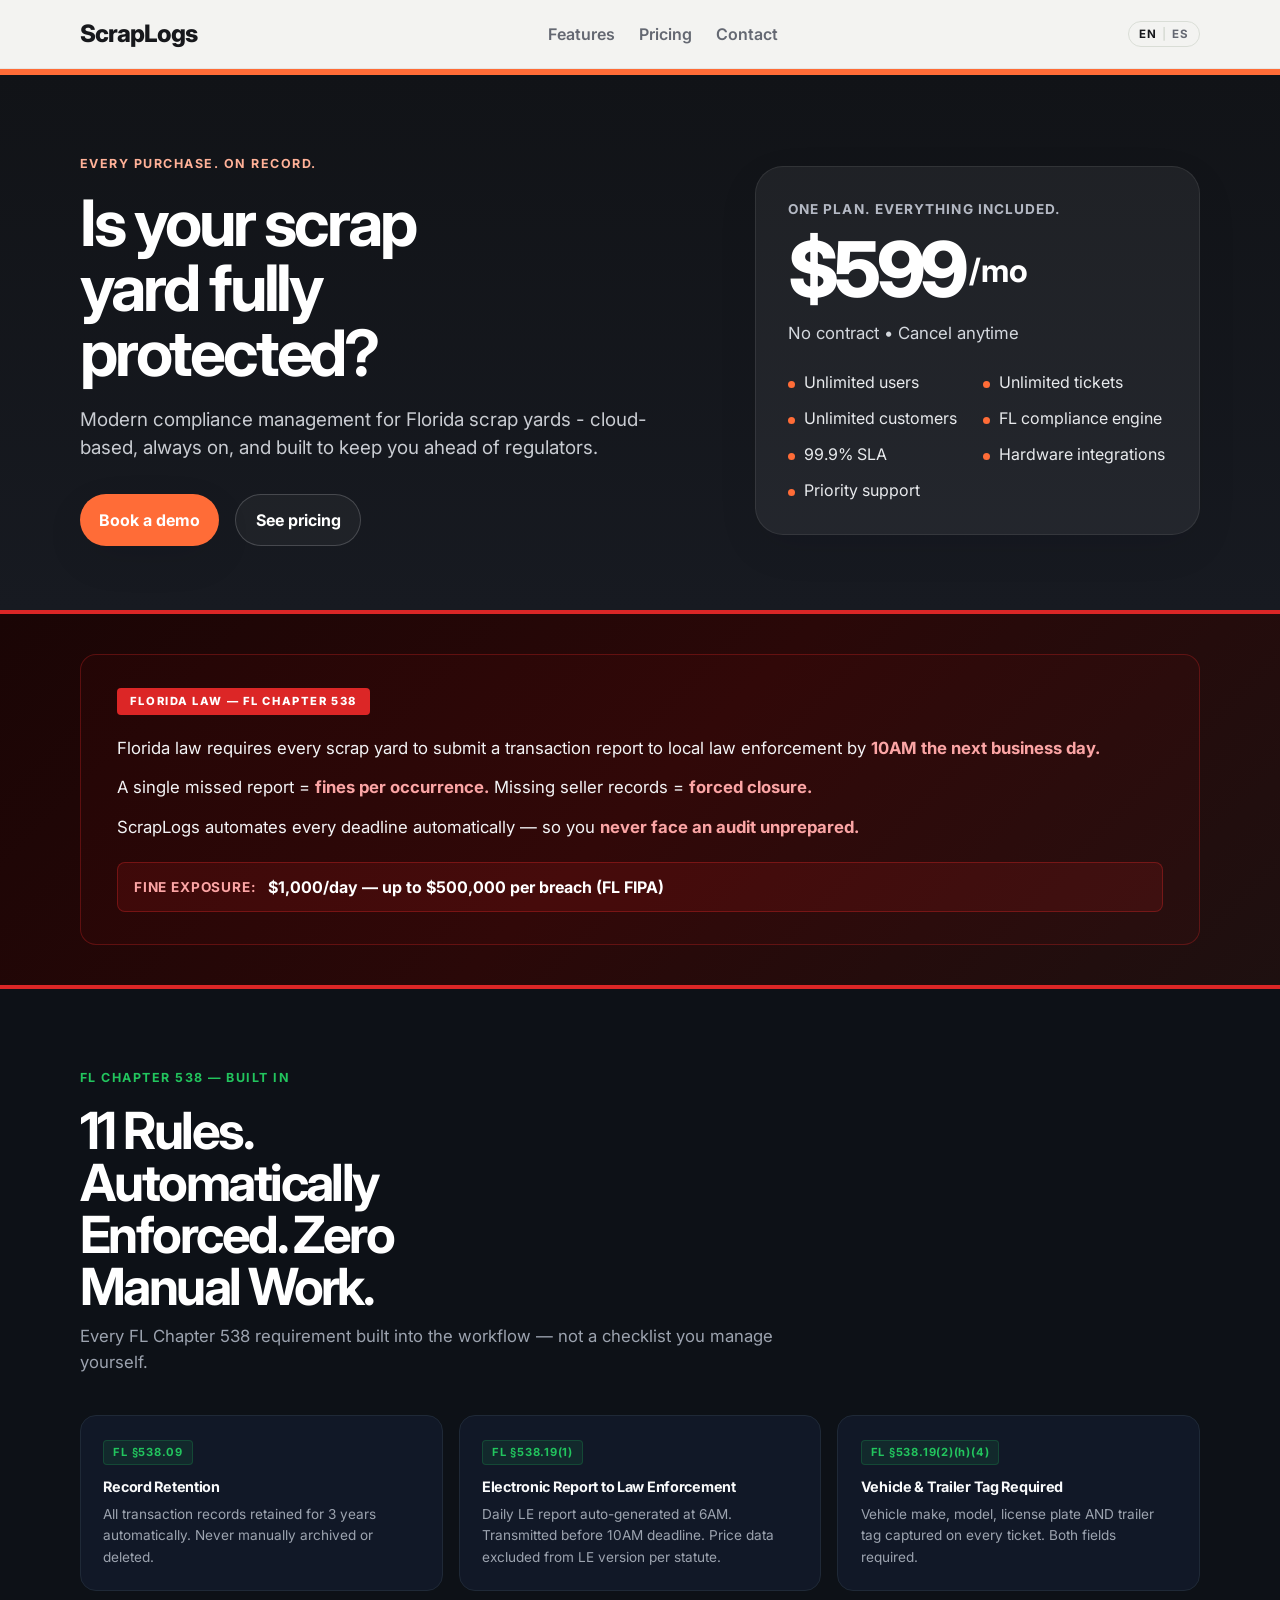
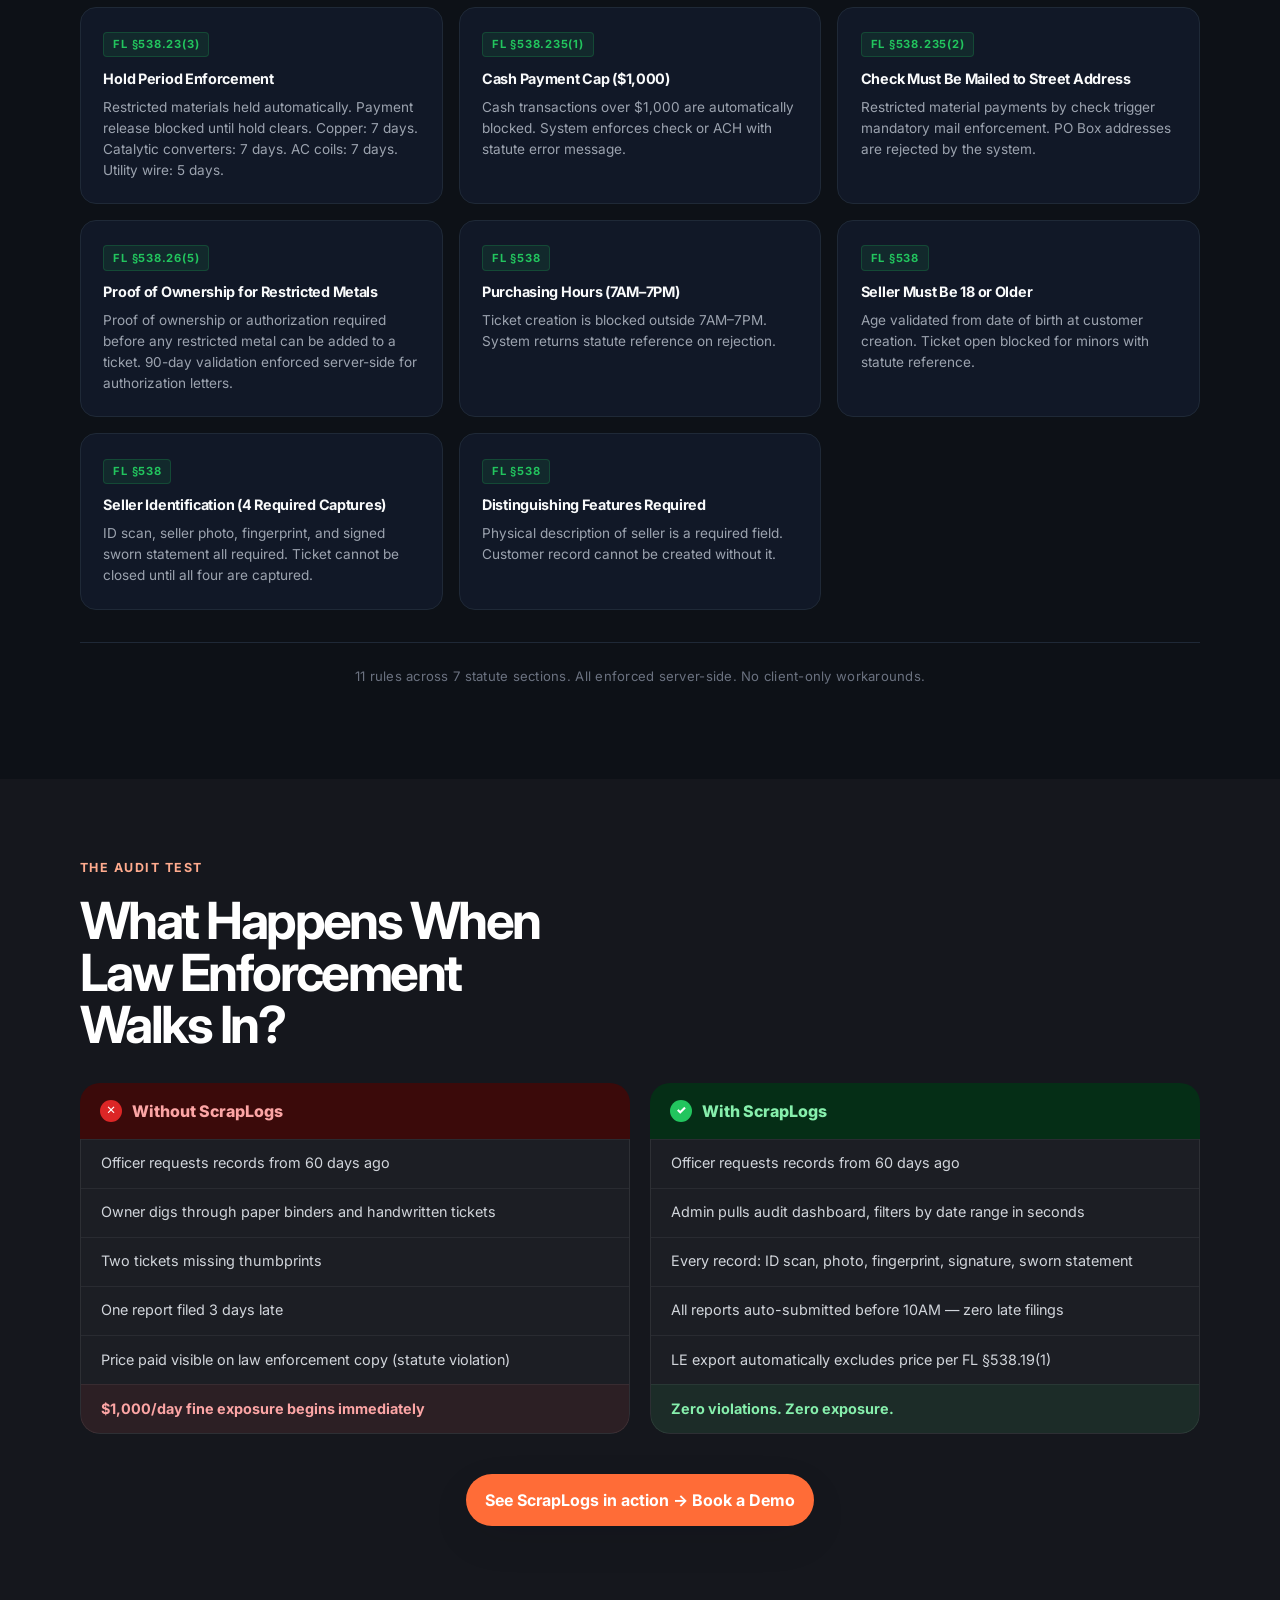
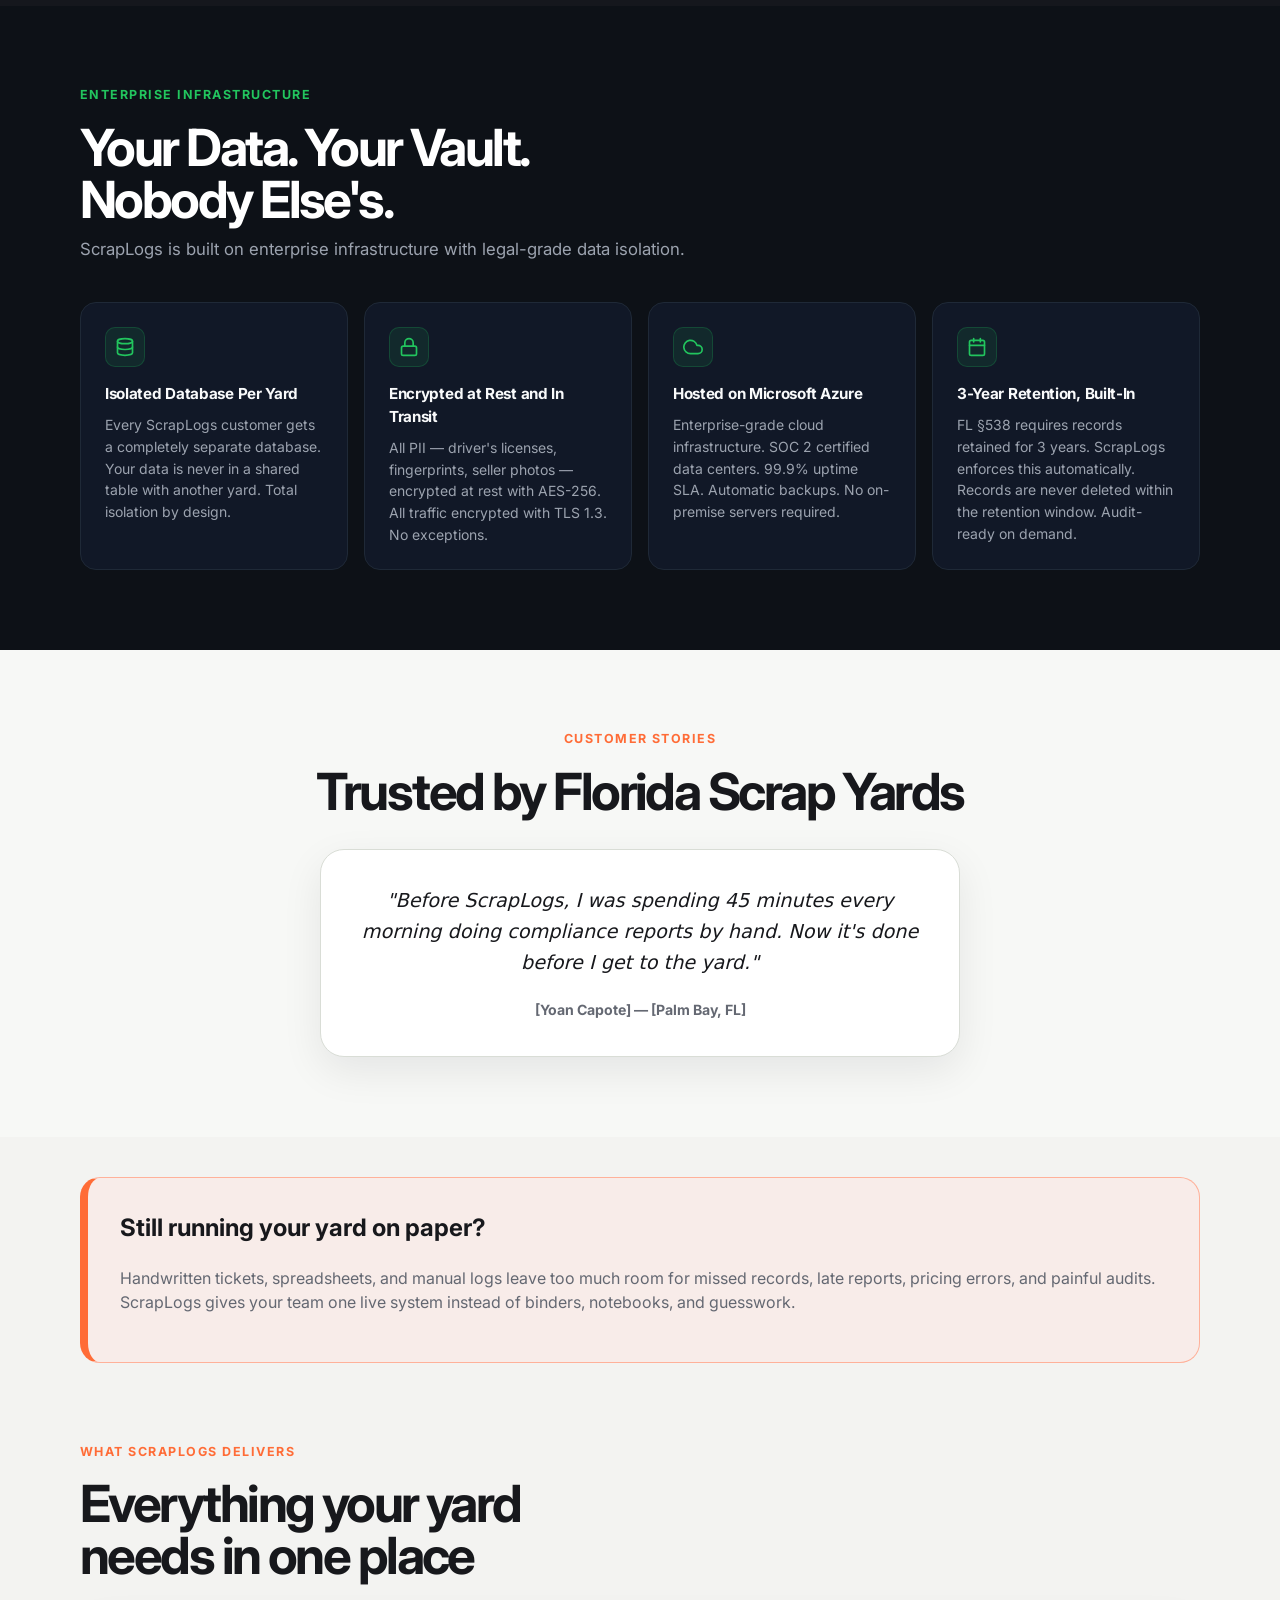
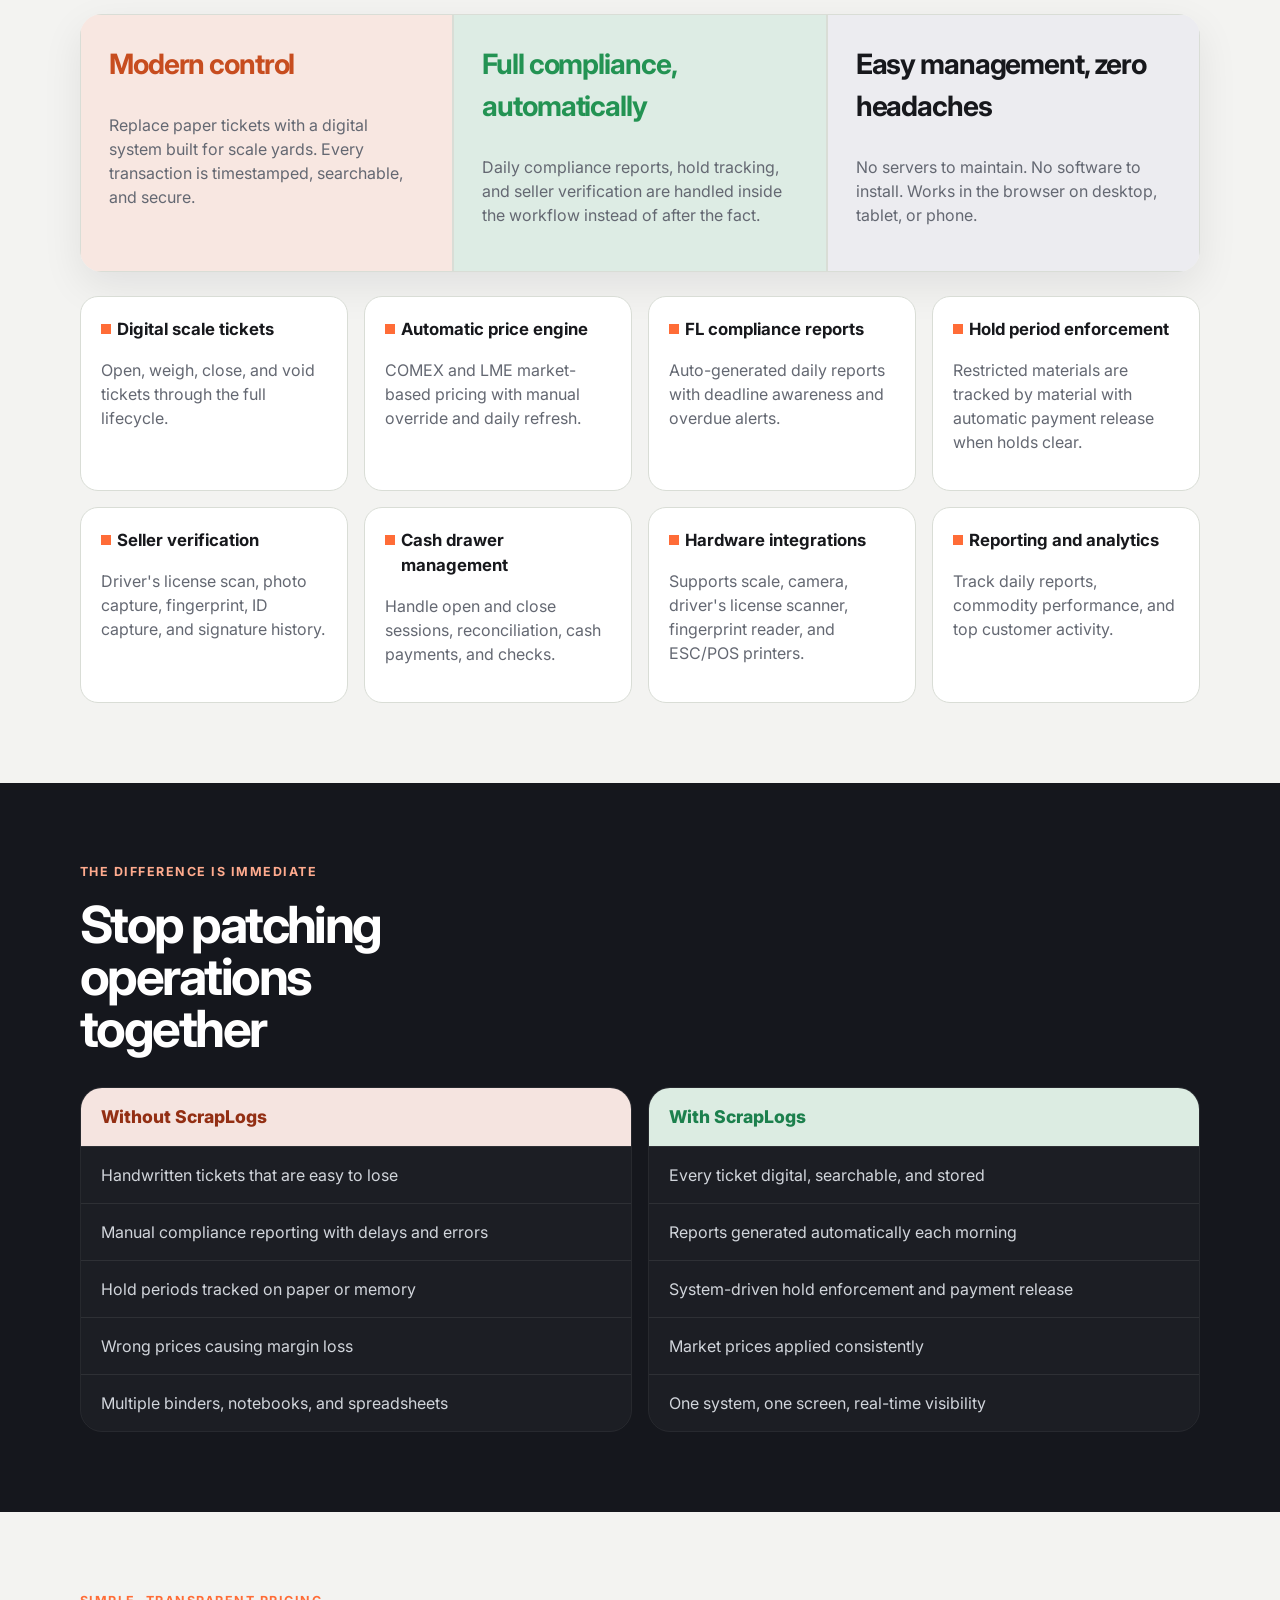
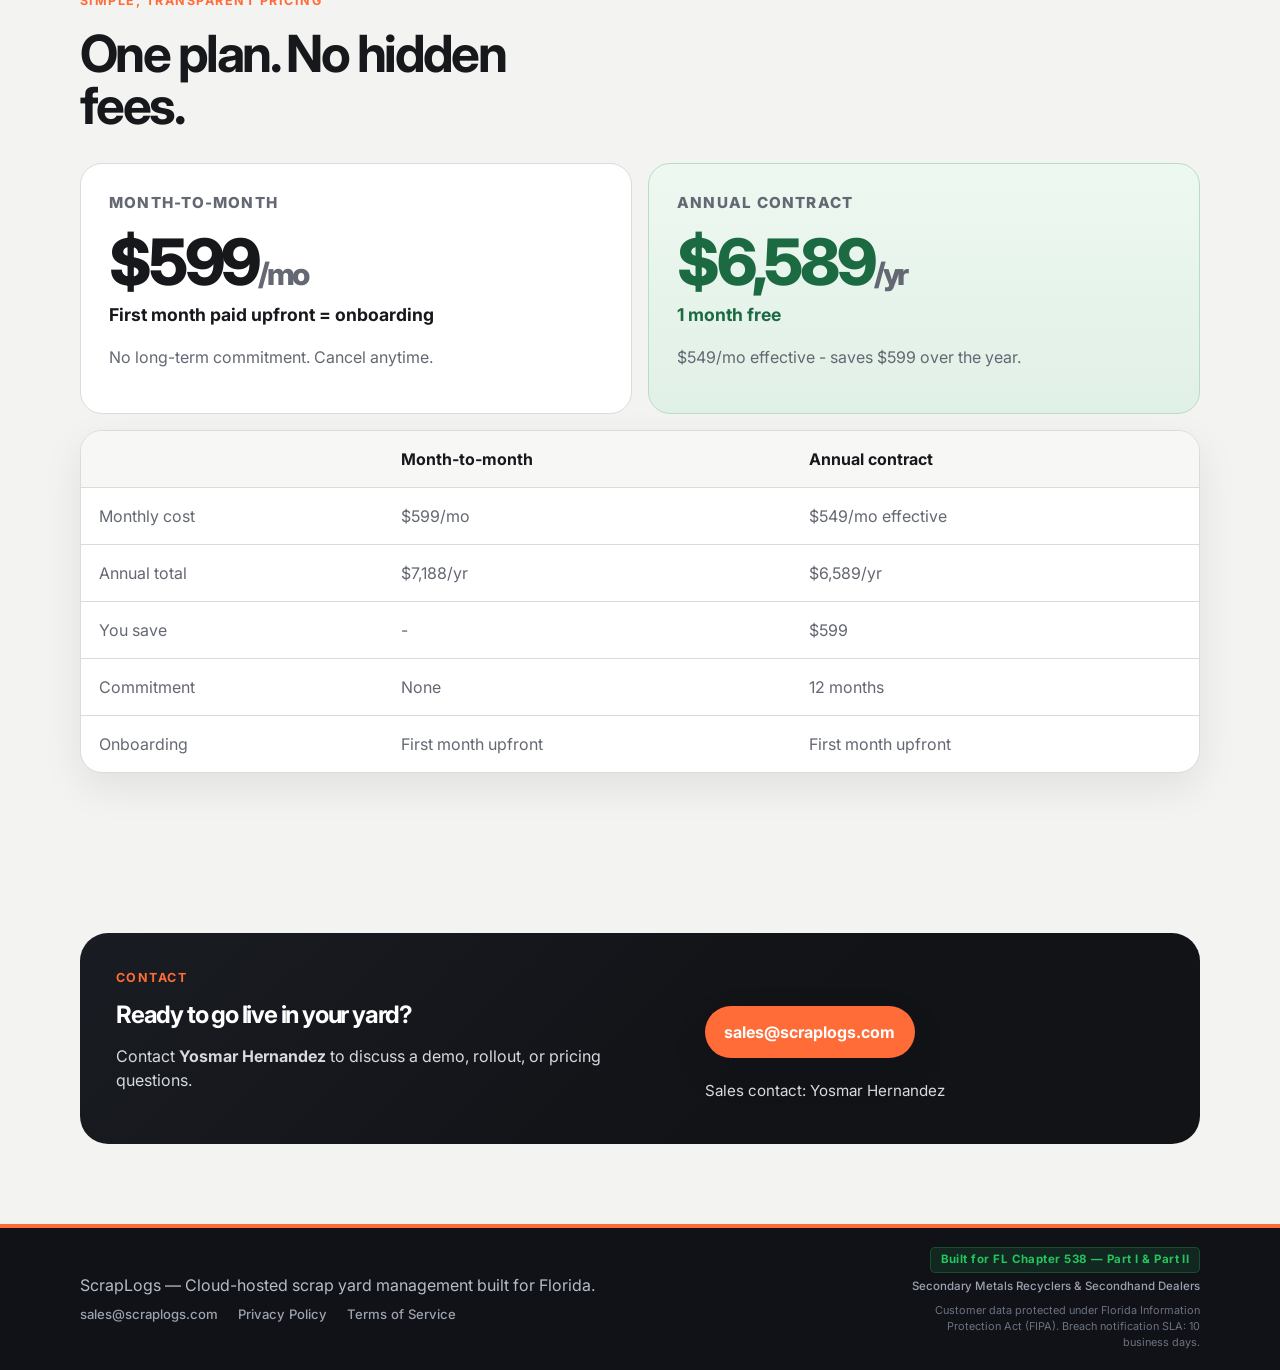
==== commit 6be244f1: "Update testimonial attribution in index.html" ====
--- a/index.html
+++ b/index.html
@@ -266,7 +266,7 @@
         <div class="testimonial-wrap">
           <div class="testimonial-card">
             <p class="testimonial-quote" data-i18n="testimonial-quote">"Before ScrapLogs, I was spending 45 minutes every morning doing compliance reports by hand. Now it's done before I get to the yard."</p>
-            <p class="testimonial-attribution" data-i18n="testimonial-attr">[Yard owner name] — [City, FL]</p>
+            <p class="testimonial-attribution" data-i18n="testimonial-attr">[Yoan Capote] — [Palm Bay, FL]</p>
           </div>
         </div>
       </div>
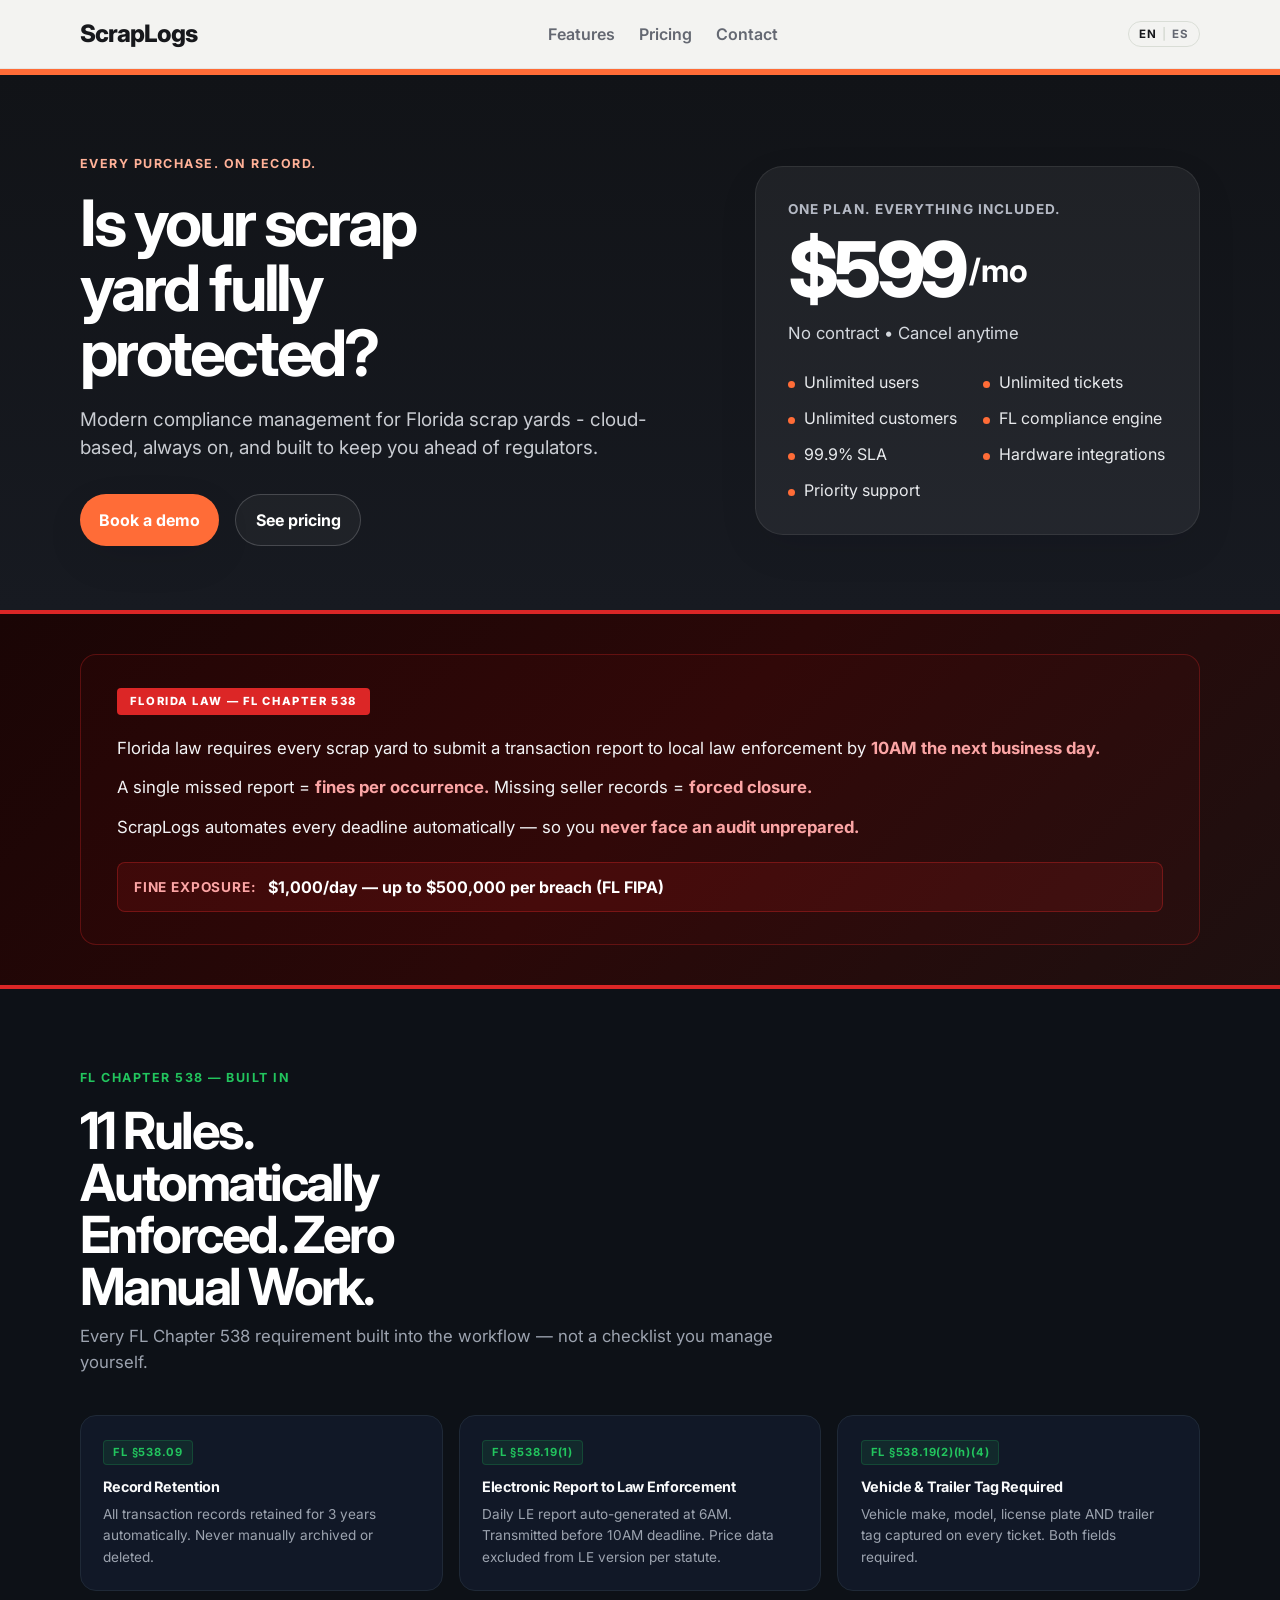
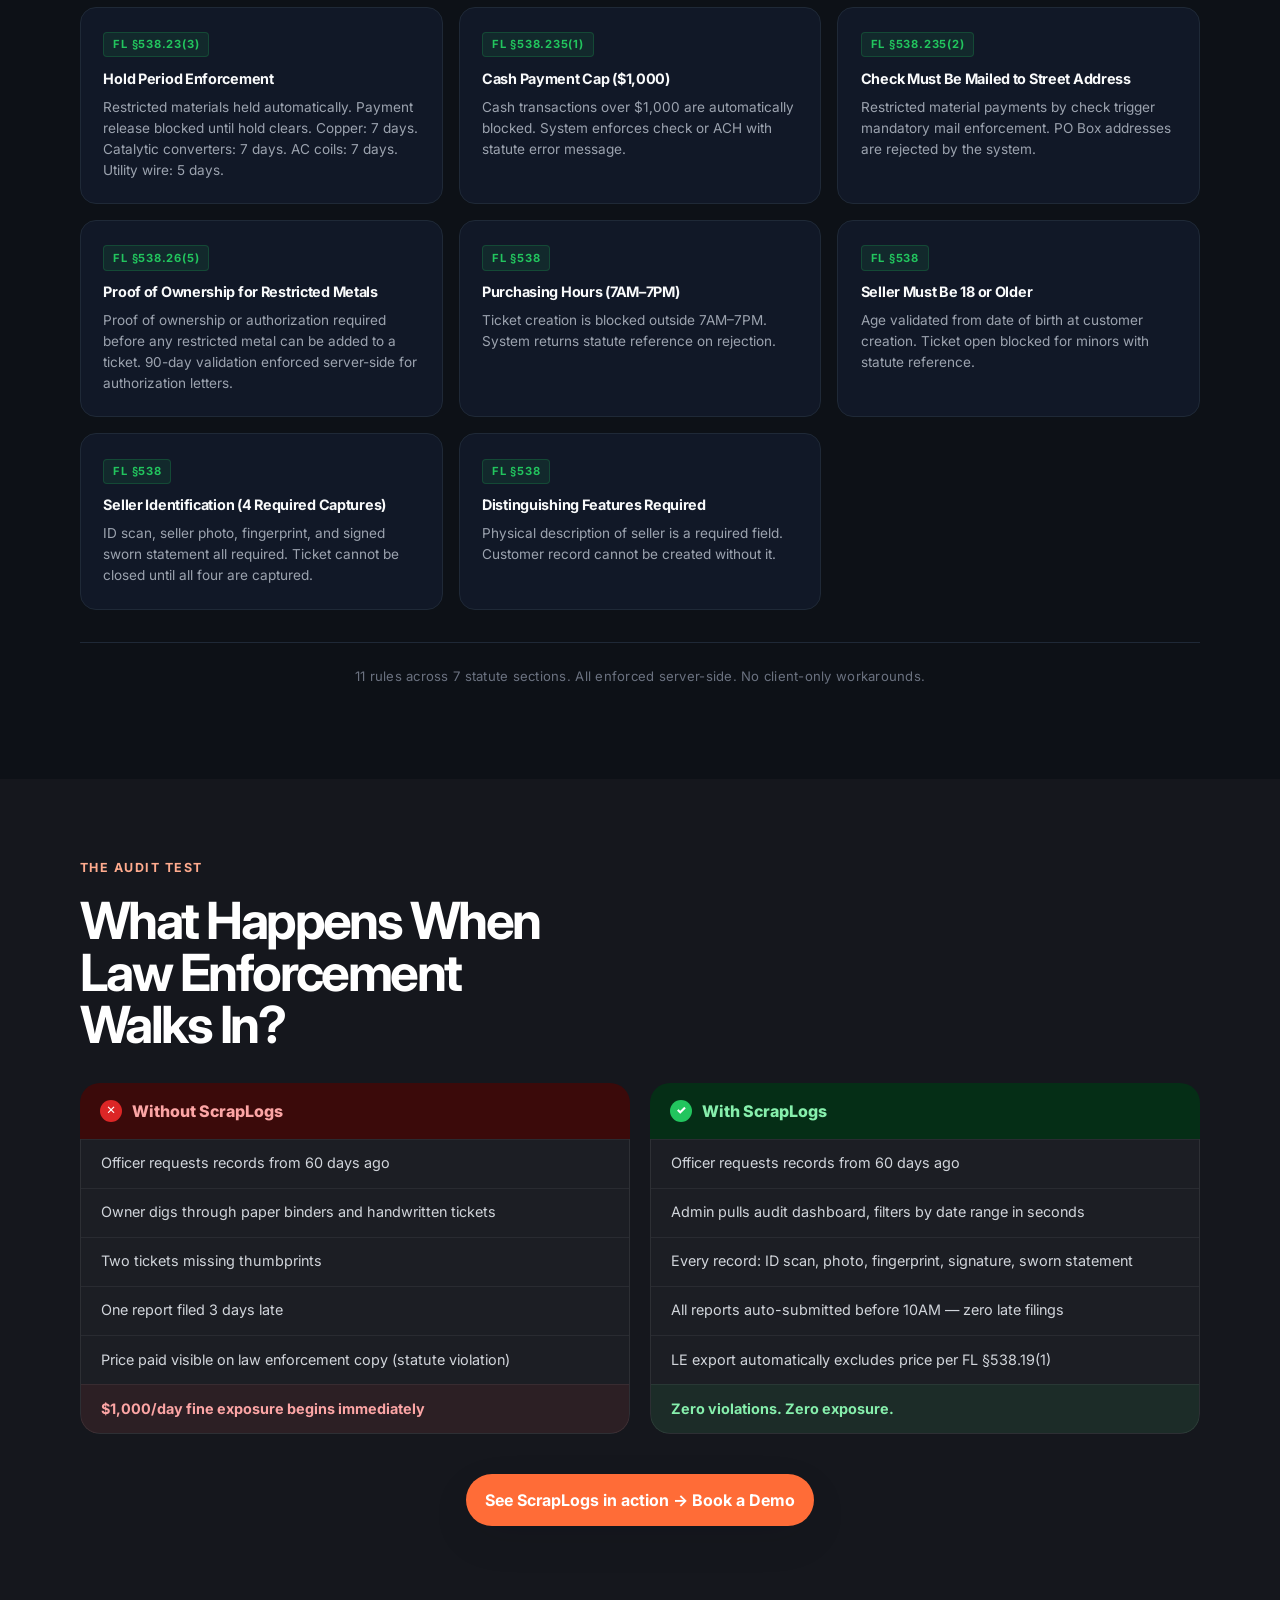
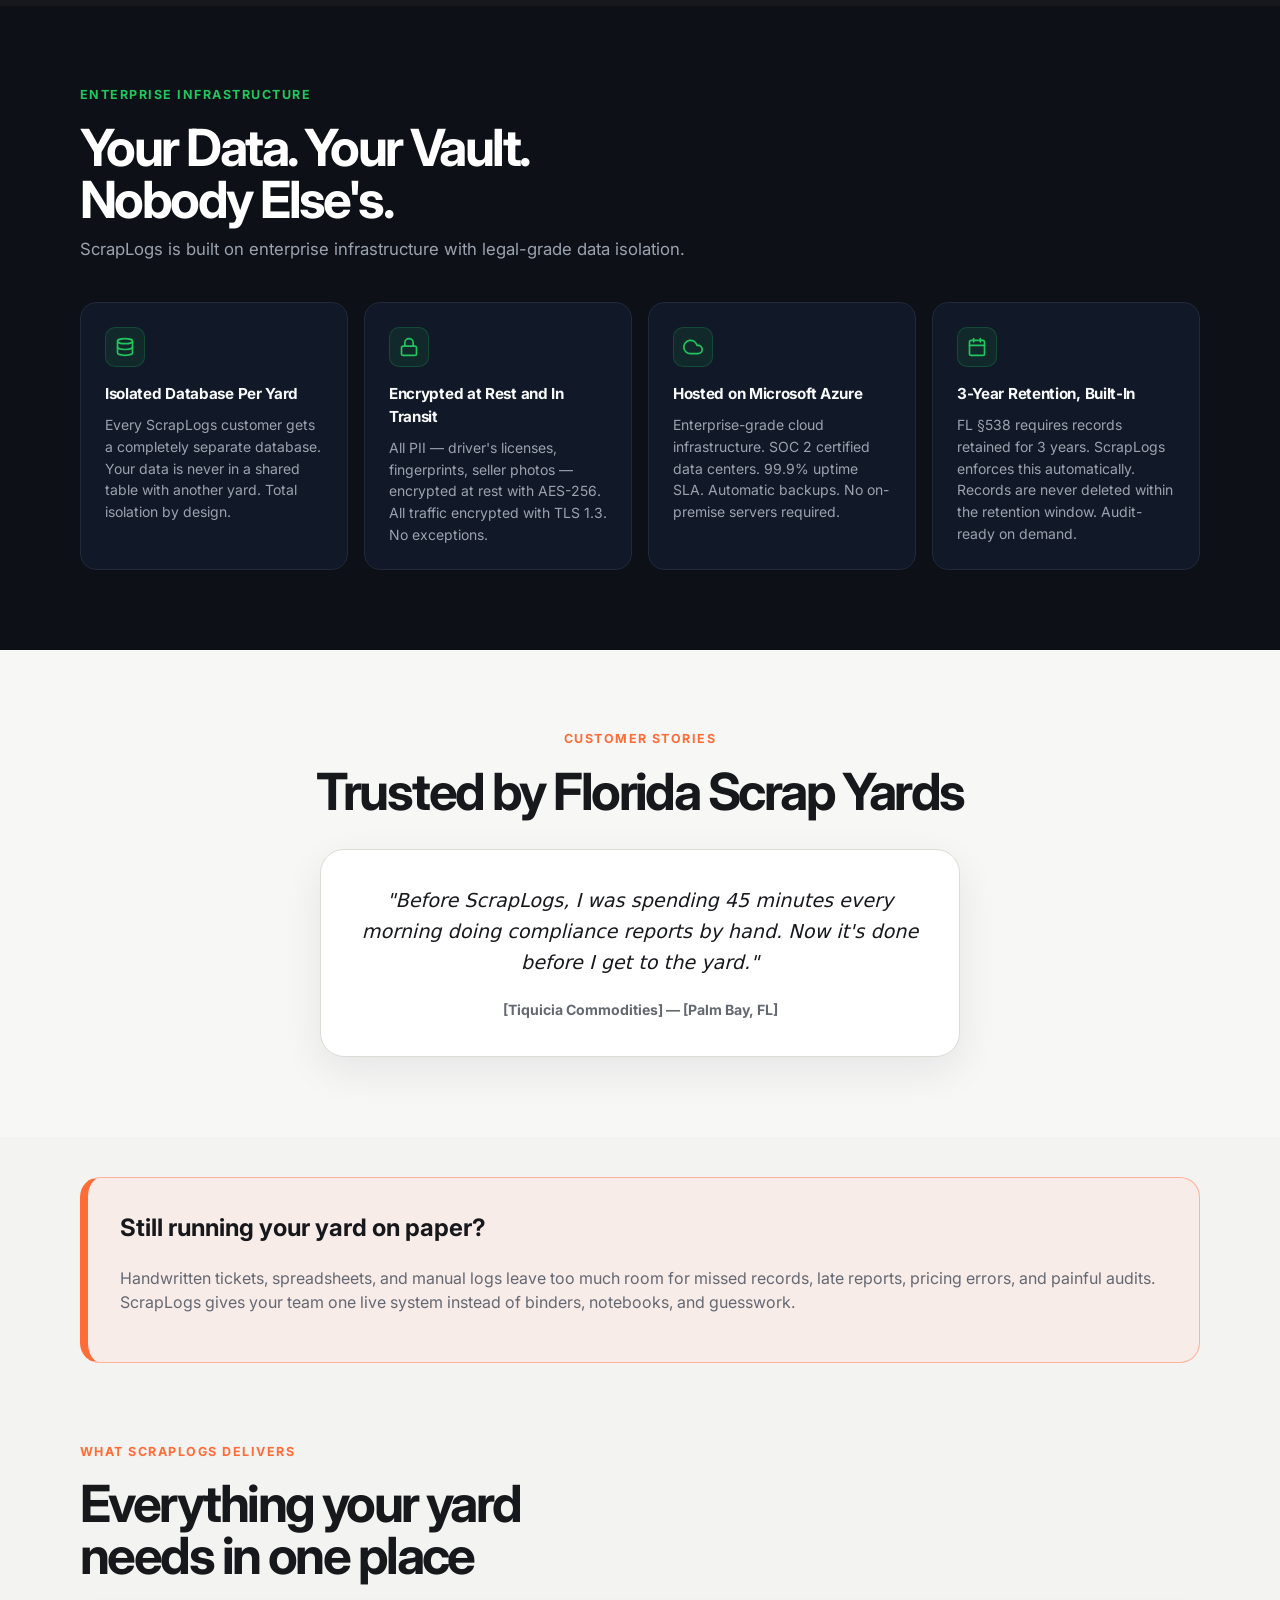
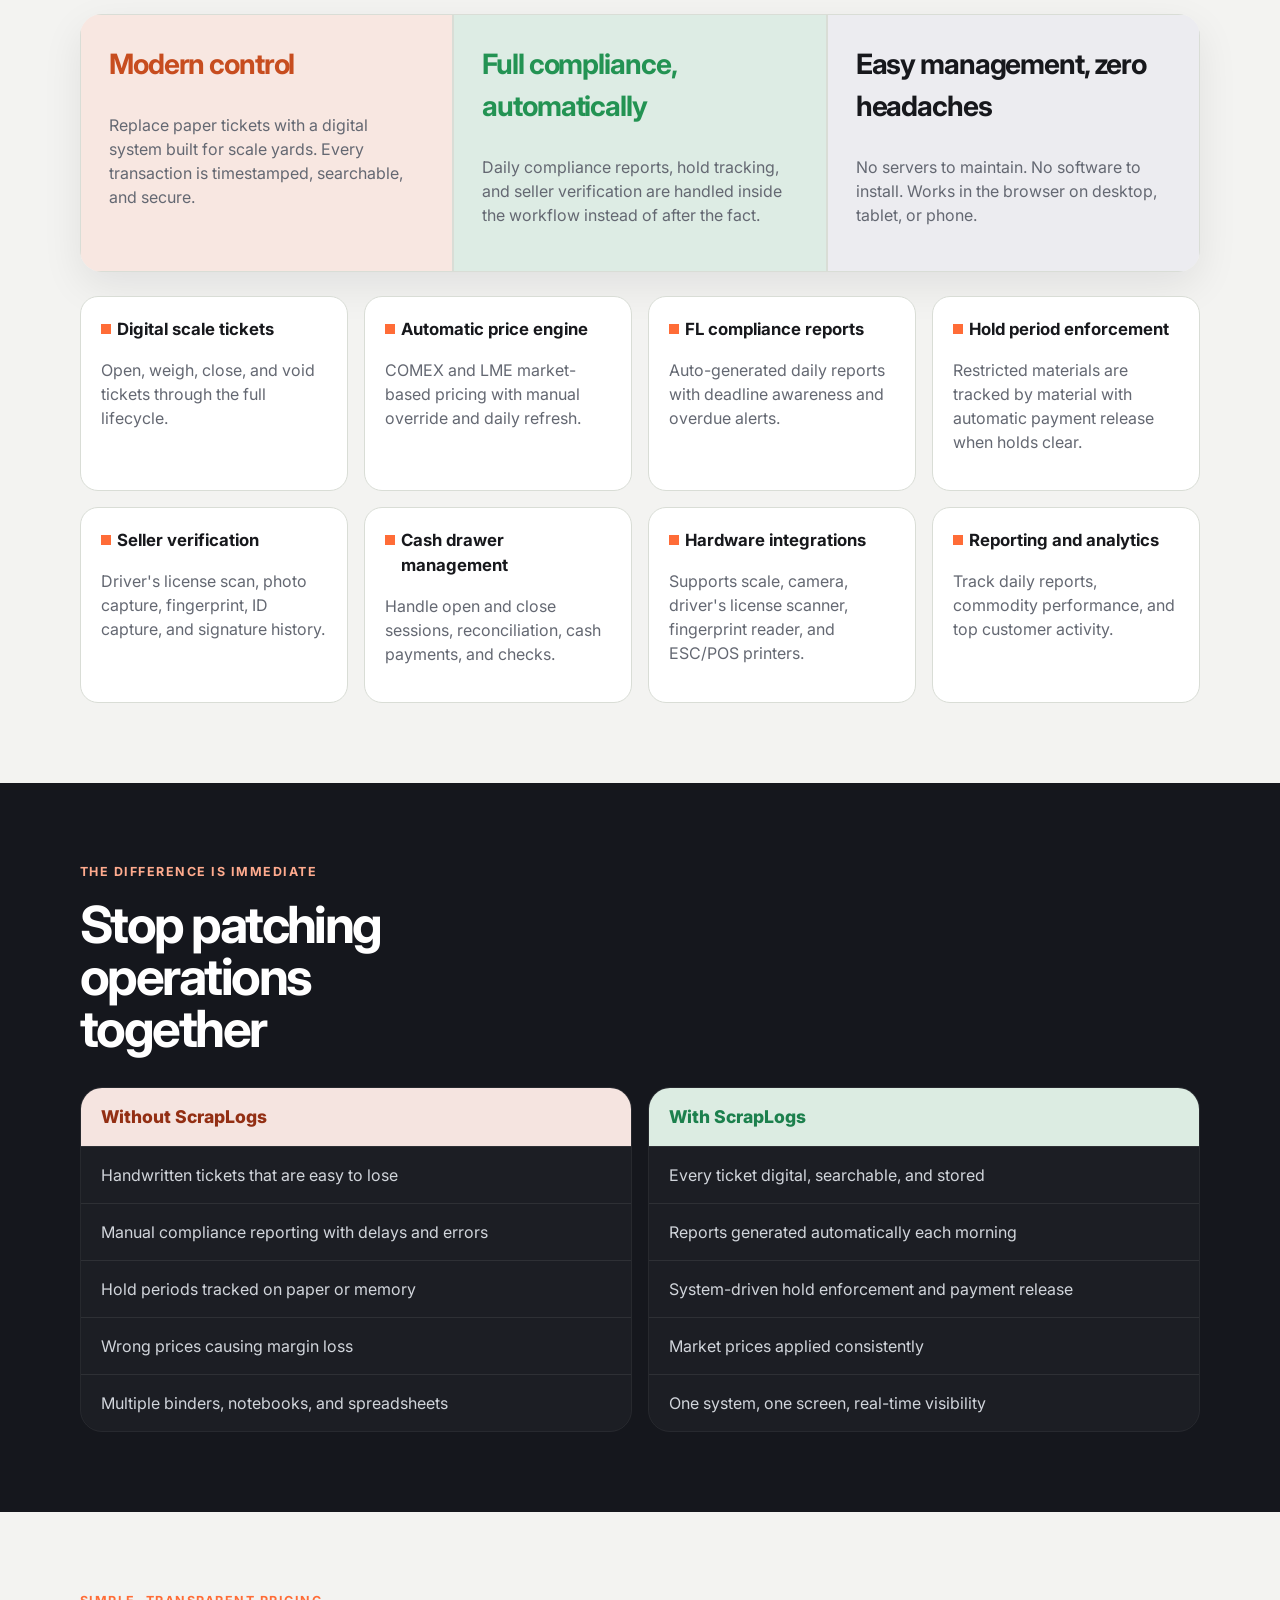
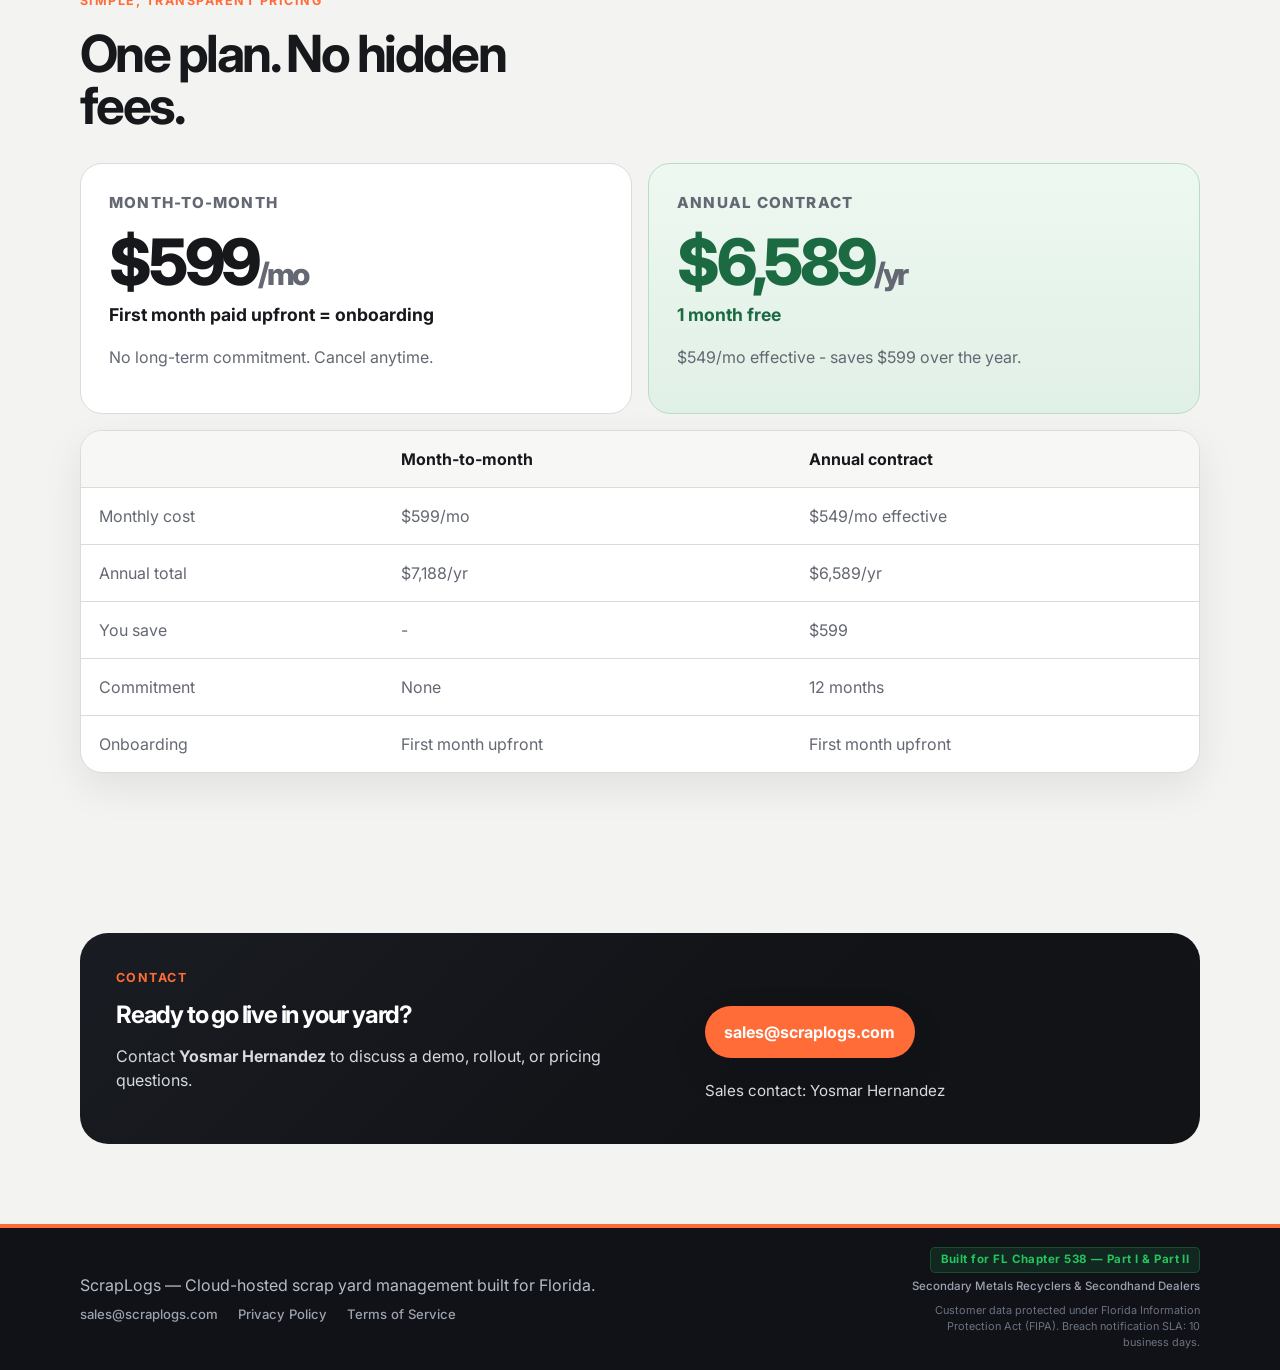
==== commit 4f16414c: "Update testimonial attribution in index.html" ====
--- a/index.html
+++ b/index.html
@@ -266,7 +266,7 @@
         <div class="testimonial-wrap">
           <div class="testimonial-card">
             <p class="testimonial-quote" data-i18n="testimonial-quote">"Before ScrapLogs, I was spending 45 minutes every morning doing compliance reports by hand. Now it's done before I get to the yard."</p>
-            <p class="testimonial-attribution" data-i18n="testimonial-attr">[Yoan Capote] — [Palm Bay, FL]</p>
+            <p class="testimonial-attribution" data-i18n="testimonial-attr">[Tiquicia Commodities] — [Palm Bay, FL]</p>
           </div>
         </div>
       </div>
